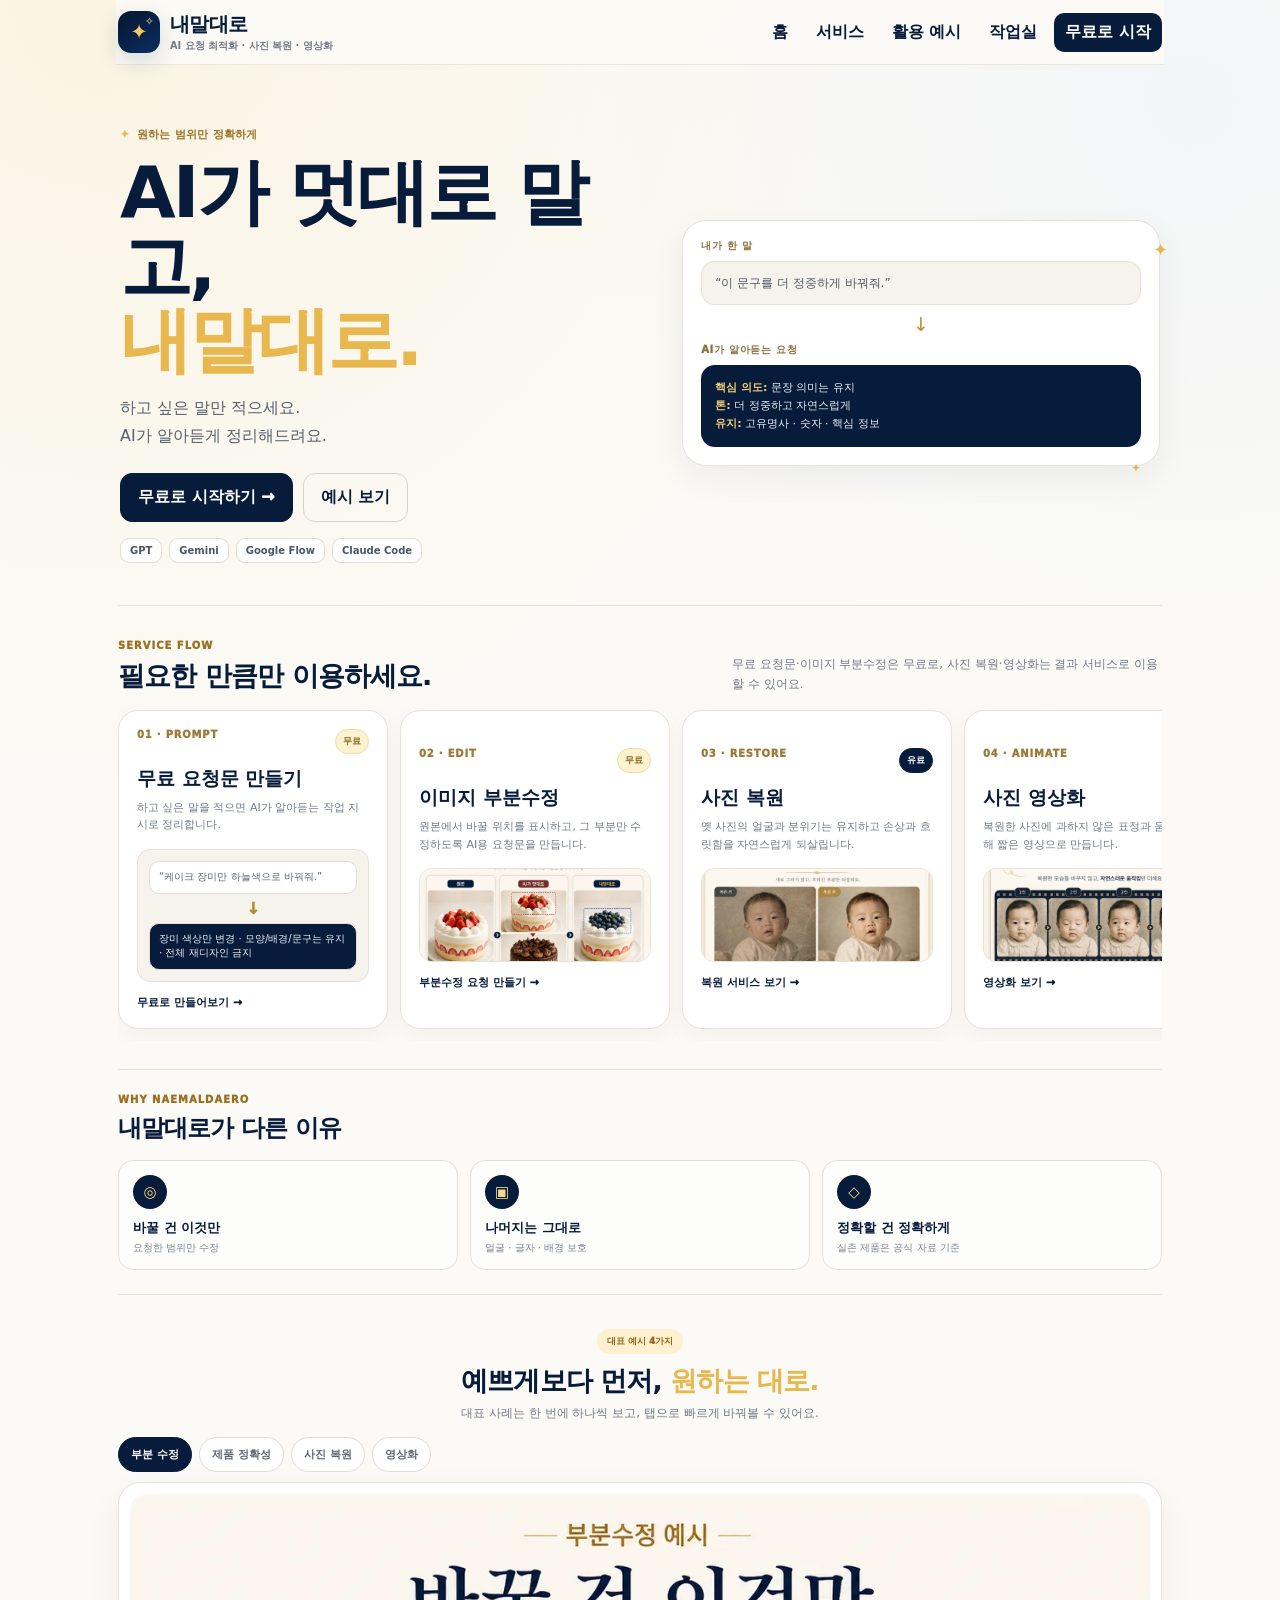
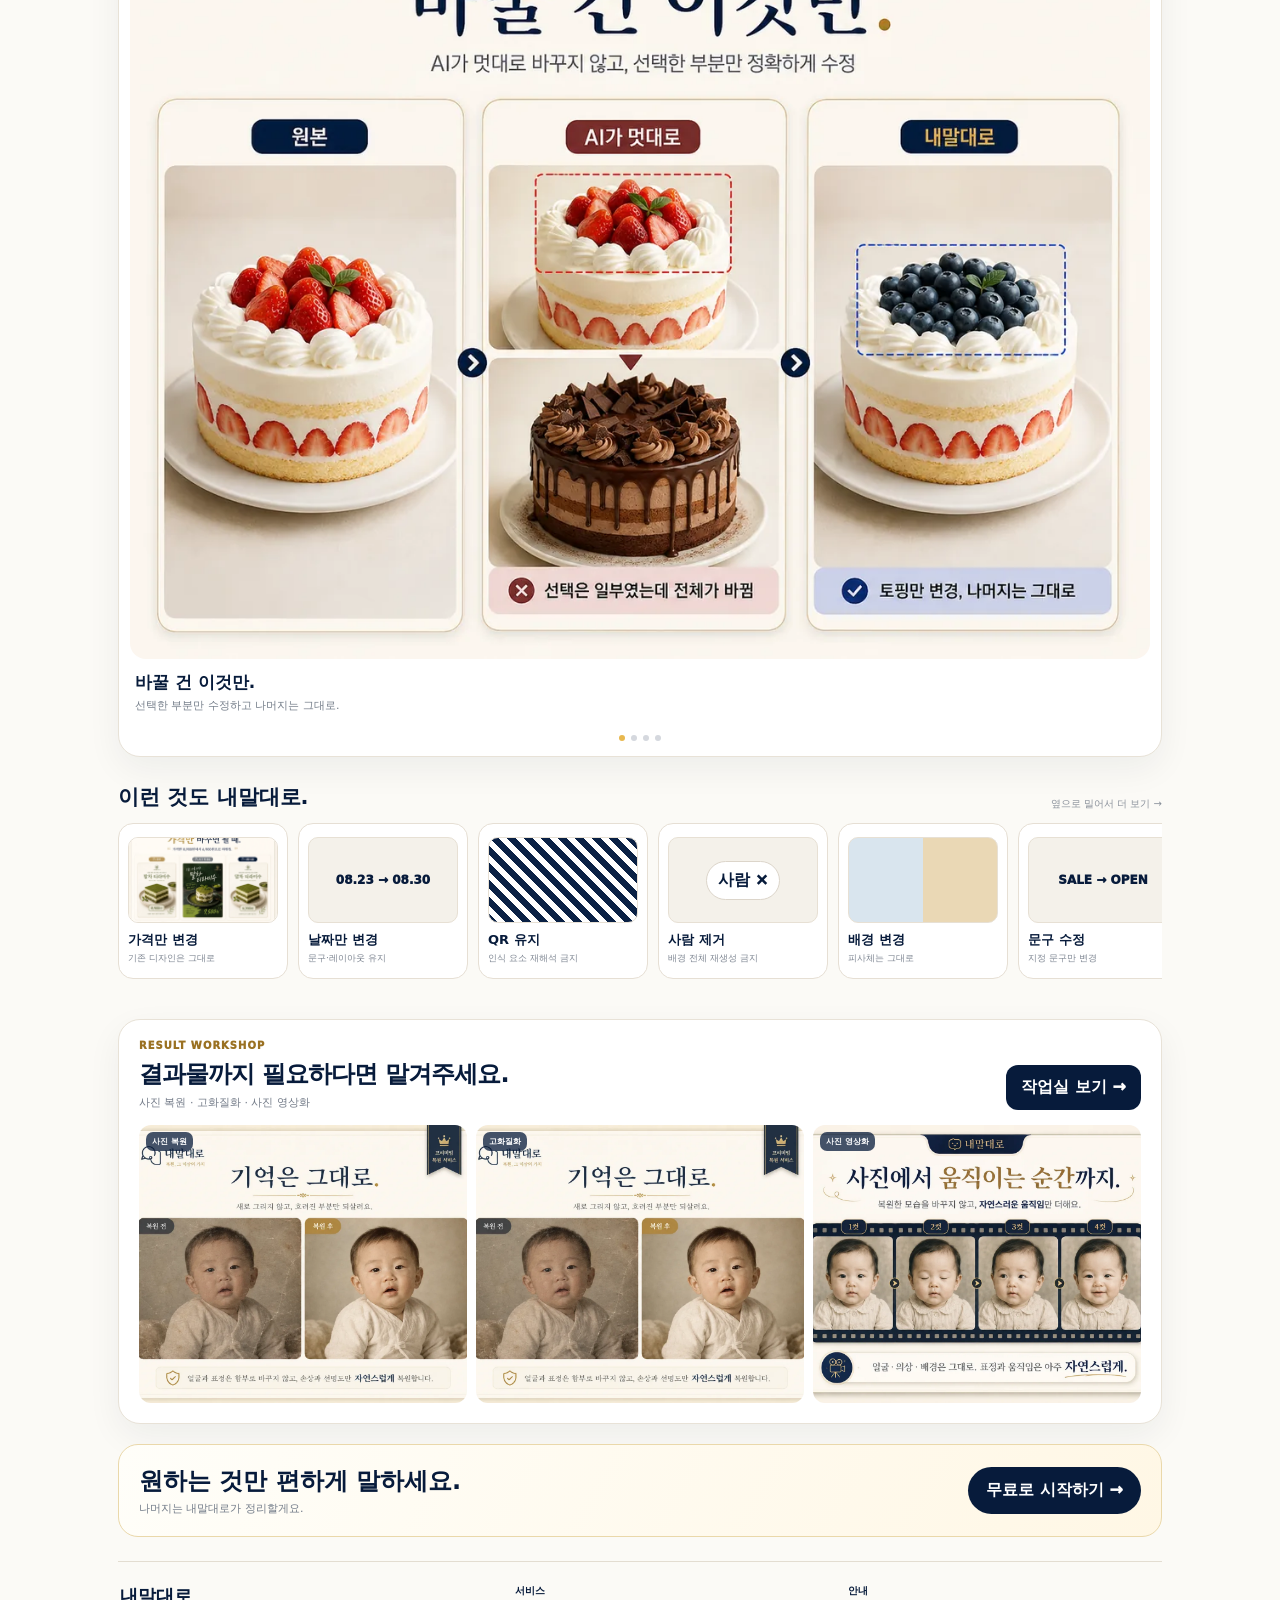
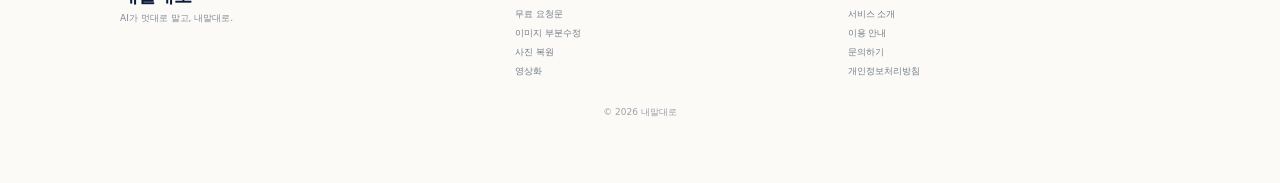
==== index.html @ 25fa2d20 "Split homepage CSS and JavaScript" ====
<!doctype html>
<html lang="ko">
<head>
<meta charset="utf-8">
<meta name="viewport" content="width=device-width,initial-scale=1,viewport-fit=cover">
<title>내말대로 | AI 요청 최적화 · 사진 복원 · 영상화</title>
<link rel="stylesheet" href="./assets/css/site.css?v=split1">
<link rel="stylesheet" href="./assets/css/photo-editor.css?v=split2">
</head>
<body>
<div class="app">
<header class="topbar">
  <button class="brand-new" onclick="goHome()" aria-label="홈으로">
    <span class="brand-mark">✦</span>
    <span><strong>내말대로</strong><small>AI 요청 최적화 · 사진 복원 · 영상화</small></span>
  </button>
  <nav class="nav">
    <button onclick="goHome()">홈</button>
    <button onclick="scrollHome('services')">서비스</button>
    <button onclick="scrollHome('examples')">활용 예시</button>
    <button onclick="openPage('studio')">작업실</button>
    <button class="nav-cta" onclick="openModule('create')">무료로 시작</button>
  </nav>
  <button class="hamb" onclick="toggleHomeMenu()" aria-label="메뉴"><i></i><i></i><i></i></button>
</header>

<div id="homeMenu" class="mobile-menu" onclick="if(event.target===this)toggleHomeMenu(false)">
  <div class="mobile-sheet">
    <button class="m-close" onclick="toggleHomeMenu(false)">×</button>
    <h3>내말대로</h3><p>원하는 곳으로 바로 이동하세요.</p>
    <button onclick="toggleHomeMenu(false);goHome()">홈</button>
    <button onclick="toggleHomeMenu(false);scrollHome('services')">서비스</button>
    <button onclick="toggleHomeMenu(false);scrollHome('examples')">활용 예시</button>
    <button onclick="toggleHomeMenu(false);openModule('photo')">이미지 부분수정</button>
    <button onclick="toggleHomeMenu(false);openPage('restore')">사진 복원</button>
    <button onclick="toggleHomeMenu(false);openPage('animate')">영상화</button>
    <button onclick="toggleHomeMenu(false);openPage('studio')">AI 작업실</button>
    <button class="m-primary" onclick="toggleHomeMenu(false);openModule('create')">무료 요청문 만들기</button>
  </div>
</div>

<main id="home" class="page-screen active">
  <section class="hero-v3">
    <div>
      <div class="hero-kicker">원하는 범위만 정확하게</div>
      <h1>AI가 멋대로 말고,<br><em>내말대로.</em></h1>
      <p>하고 싶은 말만 적으세요.<br>AI가 알아듣게 정리해드려요.</p>
      <div class="hero-actions">
        <button class="hero-primary" onclick="openModule('create')">무료로 시작하기 →</button>
        <button class="hero-secondary" onclick="scrollHome('examples')">예시 보기</button>
      </div>
      <div class="ai-badges"><span>GPT</span><span>Gemini</span><span>Google Flow</span><span>Claude Code</span></div>
    </div>
    <div class="hero-demo">
      <div class="demo-label">내가 한 말</div>
      <div class="demo-user">“이 문구를 더 정중하게 바꿔줘.”</div>
      <div class="demo-arrow">↓</div>
      <div class="demo-label">AI가 알아듣는 요청</div>
      <div class="demo-output"><b>핵심 의도:</b> 문장 의미는 유지<br><b>톤:</b> 더 정중하고 자연스럽게<br><b>유지:</b> 고유명사 · 숫자 · 핵심 정보</div>
    </div>
  </section>

  <section id="services" class="home-section">
    <div class="section-head">
      <div><span class="section-label">SERVICE FLOW</span><h2>필요한 만큼만 이용하세요.</h2></div>
      <p>무료 요청문·이미지 부분수정은 무료로, 사진 복원·영상화는 결과 서비스로 이용할 수 있어요.</p>
    </div>
    <div class="swipe-row">
      <button class="service-card featured" onclick="openModule('create')">
        <div class="service-top"><span class="service-no">01 · PROMPT</span><span class="free-badge">무료</span></div>
        <strong>무료 요청문 만들기</strong>
        <p>하고 싶은 말을 적으면 AI가 알아듣는 작업 지시로 정리합니다.</p>
        <div class="mini-flow"><div class="before">“케이크 장미만 하늘색으로 바꿔줘.”</div><div class="arr">↓</div><div class="after">장미 색상만 변경 · 모양/배경/문구는 유지 · 전체 재디자인 금지</div></div>
        <span class="service-link">무료로 만들어보기 →</span>
      </button>
      <button class="service-card" onclick="openModule('photo')">
        <div class="service-top"><span class="service-no">02 · EDIT</span><span class="free-badge">무료</span></div>
        <strong>이미지 부분수정</strong>
        <p>원본에서 바꿀 위치를 표시하고, 그 부분만 수정하도록 AI용 요청문을 만듭니다.</p>
        <div class="service-thumb"><img src="./assets/examples/example-edit.webp?v=nmd9" alt="이미지 부분수정 요청 예시"></div>
        <span class="service-link">부분수정 요청 만들기 →</span>
      </button>
      <button class="service-card" onclick="openPage('restore')">
        <div class="service-top"><span class="service-no">03 · RESTORE</span><span class="paid-badge">유료</span></div>
        <strong>사진 복원</strong>
        <p>옛 사진의 얼굴과 분위기는 유지하고 손상과 흐릿함을 자연스럽게 되살립니다.</p>
        <div class="service-thumb"><img src="./assets/examples/example-restore.webp?v=nmd9" alt="사진 복원 예시"></div>
        <span class="service-link">복원 서비스 보기 →</span>
      </button>
      <button class="service-card" onclick="openPage('animate')">
        <div class="service-top"><span class="service-no">04 · ANIMATE</span><span class="paid-badge">유료</span></div>
        <strong>사진 영상화</strong>
        <p>복원한 사진에 과하지 않은 표정과 움직임을 더해 짧은 영상으로 만듭니다.</p>
        <div class="service-thumb"><img src="./assets/examples/example-video.webp?v=nmd9" alt="사진 영상화 예시"></div>
        <span class="service-link">영상화 보기 →</span>
      </button>
    </div>
  </section>

  <section class="why-v3">
    <span class="section-label">WHY NAEMALDAERO</span>
    <h2>내말대로가 다른 이유</h2>
    <div class="why-grid">
      <div class="why-item"><div class="why-icon">◎</div><strong>바꿀 건 이것만</strong><small>요청한 범위만 수정</small></div>
      <div class="why-item"><div class="why-icon">▣</div><strong>나머지는 그대로</strong><small>얼굴 · 글자 · 배경 보호</small></div>
      <div class="why-item"><div class="why-icon">◇</div><strong>정확할 건 정확하게</strong><small>실존 제품은 공식 자료 기준</small></div>
    </div>
  </section>

  <section id="examples" class="examples">
    <div class="examples-head">
      <span class="pill">대표 예시 4가지</span>
      <h2>예쁘게보다 먼저, <em>원하는 대로.</em></h2>
      <p>대표 사례는 한 번에 하나씩 보고, 탭으로 빠르게 바꿔볼 수 있어요.</p>
    </div>
    <div class="example-tabs" id="exampleTabs">
      <button class="active" data-key="edit" onclick="showExample('edit',this)">부분 수정</button>
      <button data-key="accuracy" onclick="showExample('accuracy',this)">제품 정확성</button>
      <button data-key="restore" onclick="showExample('restore',this)">사진 복원</button>
      <button data-key="video" onclick="showExample('video',this)">영상화</button>
    </div>
    <div class="example-stage">
      <div class="example-media" id="exampleMedia"><img src="./assets/examples/example-edit.webp?v=nmd9" alt="부분 수정 대표 예시"></div>
      <div class="example-caption"><strong id="exampleTitle">바꿀 건 이것만.</strong><small id="exampleDesc">선택한 부분만 수정하고 나머지는 그대로.</small></div>
      <div class="dots" id="exampleDots"><span class="on"></span><span></span><span></span><span></span></div>
    </div>
  </section>

  <section class="more-use">
    <div class="more-head"><h3>이런 것도 내말대로.</h3><small>옆으로 밀어서 더 보기 →</small></div>
    <div class="more-track">
      <button class="more-card" onclick="openModule('create')"><img src="./assets/examples/example-poster.webp?v=nmd9" alt="가격만 변경"><strong>가격만 변경</strong><small>기존 디자인은 그대로</small></button>
      <button class="more-card" onclick="openModule('protect')"><div class="more-preview date">08.23 → 08.30</div><strong>날짜만 변경</strong><small>문구·레이아웃 유지</small></button>
      <button class="more-card" onclick="openModule('protect')"><div class="more-preview qr"></div><strong>QR 유지</strong><small>인식 요소 재해석 금지</small></button>
      <button class="more-card" onclick="openModule('protect')"><div class="more-preview remove"></div><strong>사람 제거</strong><small>배경 전체 재생성 금지</small></button>
      <button class="more-card" onclick="openModule('protect')"><div class="more-preview bg"></div><strong>배경 변경</strong><small>피사체는 그대로</small></button>
      <button class="more-card" onclick="openModule('create')"><div class="more-preview copy">SALE → OPEN</div><strong>문구 수정</strong><small>지정 문구만 변경</small></button>
    </div>
  </section>

  <section class="workshop">
    <div class="workshop-head">
      <div><span class="section-label">RESULT WORKSHOP</span><h2>결과물까지 필요하다면 맡겨주세요.</h2><p>사진 복원 · 고화질화 · 사진 영상화</p></div>
      <button onclick="openPage('studio')">작업실 보기 →</button>
    </div>
    <div class="workshop-grid">
      <div class="work-thumb"><img src="./assets/examples/example-restore.webp?v=nmd9" alt="사진 복원 결과 예시"><span>사진 복원</span></div>
      <div class="work-thumb"><img src="./assets/examples/example-restore.webp?v=nmd9" alt="사진 고화질화 결과 예시"><span>고화질화</span></div>
      <div class="work-thumb"><img src="./assets/examples/example-video.webp?v=nmd9" alt="사진 영상화 결과 예시"><span>사진 영상화</span></div>
    </div>
  </section>

  <section class="final-cta">
    <div><h2>원하는 것만 편하게 말하세요.</h2><p>나머지는 내말대로가 정리할게요.</p></div>
    <button onclick="openModule('create')">무료로 시작하기 →</button>
  </section>

  <footer class="site-footer">
    <div class="foot-brand"><strong>내말대로</strong><small>AI가 멋대로 말고, 내말대로.</small></div>
    <div class="foot-col"><b>서비스</b><button onclick="openModule('create')">무료 요청문</button><button onclick="openModule('photo')">이미지 부분수정</button><button onclick="openPage('restore')">사진 복원</button><button onclick="openPage('animate')">영상화</button></div>
    <div class="foot-col"><b>안내</b><button onclick="goHome()">서비스 소개</button><button onclick="openPage('tools')">이용 안내</button><button onclick="openPage('studio')">문의하기</button><button type="button">개인정보처리방침</button></div>
    <div class="copyright">© 2026 내말대로</div>
  </footer>
</main>

<section id="page-tools" class="page-screen">
  <div class="page-back"><button onclick="goBack()">← 뒤로</button></div>
  <div class="page-hero"><div class="section-kicker">FREE AI TOOLS</div><h1>무료 AI 도구</h1><p>AI에 직접 넣을 요청을 쉽게 만드는 도구들이에요.</p></div>
  <div class="home-grid">
    <button class="home-card" onclick="openModule('create')"><div class="icon">✦</div><strong>이미지 프롬프트 만들기</strong><span>짧게 적어도 사용할 AI에 맞춰 요청을 완성해요.</span></button>
    <button class="home-card" onclick="openModule('photo')"><div class="icon">▧</div><strong>사진에서 이것만 수정</strong><span>바꿀 곳을 표시하고 나머지는 그대로 유지하도록 요청해요.</span></button>
    <button class="home-card" onclick="openModule('similar')"><div class="icon">◈</div><strong>이 이미지 느낌으로</strong><span>참고 이미지의 분위기를 새 이미지에 활용해요.</span></button>
    <button class="home-card" onclick="openModule('recover')"><div class="icon">↺</div><strong>AI 이미지가 이상해요</strong><span>처음 원본에서 다시 시도하는 복구 요청을 만들어요.</span></button>
    <button class="home-card" onclick="openModule('video')"><div class="icon">▶</div><strong>사진 → 영상 프롬프트</strong><span>움직임과 고정할 부분을 나눠 정리해요.</span></button>
    <button class="home-card" onclick="openModule('protect')"><div class="icon">▣</div><strong>원본 안 바뀌게 요청</strong><span>바꾸면 안 되는 요소를 빠르게 추가해요.</span></button>
  </div>
</section>

<section id="page-studio" class="page-screen">
  <div class="page-back"><button onclick="goBack()">← 뒤로</button></div>
  <div class="page-hero"><div class="section-kicker">AI STUDIO</div><h1>AI 작업실</h1><p>프롬프트가 아니라 실제 결과가 필요할 때 이용하는 유료 서비스 영역이에요.</p></div>
  <div class="studio-grid">
    <div class="studio-card" onclick="openPage('restore')"><div class="studio-icon">▧</div><h3>오래된 사진 복원</h3><p>흐릿함·스크래치·색바램을 복원하고 고화질 결과를 받는 작업.</p><span class="price-tag">유료 서비스</span><span class="coming">준비 중</span></div>
    <div class="studio-card" onclick="openPage('upscale')"><div class="studio-icon">⌕</div><h3>사진 고화질화</h3><p>작거나 흐린 사진을 업스케일하고 디테일을 개선하는 작업.</p><span class="price-tag">유료 서비스</span><span class="coming">준비 중</span></div>
    <div class="studio-card" onclick="openPage('animate')"><div class="studio-icon">▶</div><h3>복원 사진 영상화</h3><p>복원된 인물 사진을 자연스럽게 움직이는 짧은 영상으로 만드는 작업.</p><span class="price-tag">유료 서비스</span><span class="coming">준비 중</span></div>
  </div>
</section>

<section id="page-restore" class="page-screen detail-shell">
  <div class="page-back"><button onclick="goBack()">← AI 작업실</button></div>
  <div class="detail-callout"><h2>오래된 사진 복원</h2><p>사진을 업로드하면 복원 미리보기를 만들고, 전후 비교 후 고화질 결과를 받는 유료 서비스로 연결할 예정이에요.</p></div>
  <div class="card"><h2>예정 흐름</h2><div class="desc">사진 업로드 → 복원 미리보기 → 전/후 비교 → 결제 → 고화질 결과 받기</div><button class="primary" style="width:100%" disabled>준비 중</button></div>
</section>

<section id="page-upscale" class="page-screen detail-shell">
  <div class="page-back"><button onclick="goBack()">← AI 작업실</button></div>
  <div class="detail-callout"><h2>사진 고화질화</h2><p>작거나 흐린 사진을 선명하게 개선하고 더 큰 해상도로 받을 수 있는 서비스로 준비할 예정이에요.</p></div>
  <div class="card"><h2>예정 흐름</h2><div class="desc">사진 업로드 → 품질 분석 → 고화질 미리보기 → 결제 → 결과 받기</div><button class="primary" style="width:100%" disabled>준비 중</button></div>
</section>

<section id="page-animate" class="page-screen detail-shell">
  <div class="page-back"><button onclick="goBack()">← AI 작업실</button></div>
  <div class="detail-callout"><h2>복원 사진 영상화</h2><p>복원된 인물 사진을 짧고 자연스럽게 움직이는 영상으로 만드는 유료 서비스로 준비할 예정이에요.</p></div>
  <div class="card"><h2>예정 흐름</h2><div class="desc">복원 사진 선택 → 움직임 선택 → 미리보기 → 결제 → 전체 영상 받기</div><button class="primary" style="width:100%" disabled>준비 중</button></div>
</section>

<section id="module-create" class="module">
  <div class="module-head"><button class="back" onclick="goBack()">← 뒤로</button><div><div class="module-title">이미지 프롬프트 만들기</div><div class="module-sub">짧게 적어도 괜찮아요. 선택한 조건으로 자동 보완해드려요.</div></div></div>
  <div class="card">
    <h2>무엇을 만들고 싶나요?</h2>
    <div class="desc">원하는 내용을 편하게 적어주세요. 전문적인 표현은 몰라도 괜찮아요.</div>
    <textarea id="createCore" class="wide textarea" placeholder="예) SKT매장 외부홍보용 VMD 아이폰17 기기가격 20만원 공시지원금, 카드사용조건"></textarea>
    <div class="field"><div class="label">어디에 쓸 건가요?</div><div class="choice" id="useChoices"><button class="active" data-v="SNS">SNS</button><button data-v="포스터">포스터</button><button data-v="프로필">프로필</button><button data-v="제품">제품</button><button data-v="앱 UI">앱 UI</button></div></div>
    <div class="field"><div class="label">비율 · 출력 규격</div><div class="choice" id="ratioChoices"><button class="active" data-v="세로 9:16">세로 9:16</button><button data-v="1:1">1:1</button><button data-v="가로 16:9">가로 16:9</button><button data-v="자동">자동</button><button data-v="__custom_ratio__">직접 입력</button></div><input id="customRatio" class="wide mini-input" placeholder="예) A1 / A1 가로 / 594×841mm / 1080×1920px / 4:5"></div>
    <div class="field"><div class="label">분위기</div><div class="choice" id="moodChoices"><button class="active" data-v="깔끔하고 세련된">깔끔</button><button data-v="감성적인">감성</button><button data-v="귀여운">귀여움</button><button data-v="고급스러운">고급</button><button data-v="자연스러운">자연스러움</button><button data-v="__custom_mood__">직접 입력</button></div><input id="customMood" class="wide mini-input" placeholder="예) 애플 광고처럼 미니멀하고 차가운 느낌"></div>
    <div class="field"><div class="label">이미지 안 글자는?</div><div class="choice" id="textChoices"><button class="active" data-v="임의 글자 금지">임의 글자 금지</button><button data-v="지정 문구만">지정 문구만</button><button data-v="글자 없음">글자 없음</button></div></div>
    <div class="field"><div class="label">결과 이미지는 어떤 모습으로 만들까요?</div><div class="choice" id="outputChoices"><button class="active" data-v="design">디자인만</button><button data-v="mockup">실제 사용 모습</button><button data-v="auto">AI가 판단</button></div><div class="hint">포스터·VMD 자체가 필요하면 디자인만, 실제 적용 모습을 보고 싶다면 실제 사용 모습을 선택하세요.</div></div>
    <div class="field"><div class="label">정확한 실존 제품·모델이 들어가나요?</div><div class="choice" id="accuracyChoices"><button class="active" data-v="auto">자동 판단</button><button data-v="exact">네, 정확해야 해요</button><button data-v="similar">비슷해도 괜찮아요</button></div><div class="hint">아이폰·갤럭시·자동차·가전처럼 실제 모델 외형이 중요하면 공식 자료 확인 지시를 자동으로 넣어요.</div></div>
    <div class="field"><div class="label">어느 AI로 만들 건가요?</div><div class="choice" id="aiChoices"><button class="active" data-v="GPT">GPT</button><button data-v="Gemini">Gemini</button><button data-v="Google Flow">Google Flow</button><button data-v="Claude Code">Claude Code</button></div></div>
    <div id="aiTip" class="notice">GPT용: 핵심 목적·정확성·구성 조건을 분명하게 하되 필요 이상으로 장황하지 않게 만들어요.</div>
    <div class="actions" style="margin-top:13px"><button class="primary" onclick="makeCreatePrompt()">AI 맞춤 이미지 요청 만들기</button></div>
    <div id="createResult" class="result"><textarea id="createOutput" readonly></textarea><div class="result-actions"><button class="secondary" onclick="copyText('createOutput')">요청 복사</button><button id="openSelectedAiBtn" class="primary" onclick="openSelectedAI()">GPT 열기</button></div></div>
  </div>
</section>

<section id="module-photo" class="module">
  <div class="module-head"><button class="back" onclick="goBack()">← 뒤로</button><div><div class="module-title">사진에서 이것만 수정</div><div class="module-sub">원본은 그대로 두고, 수정 위치는 전체화면에서 편하게 표시해요.</div></div></div>
  <div class="photo-tool">
    <div class="photo-stepbar"><span>1 원본 업로드</span><span>2 수정 위치 표시</span><span>3 수정 내용 입력</span><span>4 요청문 생성</span></div>

    <div class="photo-card">
      <h2>1. 원본 이미지를 올려주세요</h2>
      <p>원본 파일은 수정하거나 압축하지 않습니다. 편집 화면에서는 보기 좋게 맞춰 보여주고, 가이드 이미지는 원본 픽셀 크기로 따로 만듭니다.</p>
      <div class="photo-upload">
        <label for="photoInput">사진 선택</label>
        <input id="photoInput" type="file" accept="image/*" onchange="loadPhotoFile(event)">
        <span class="photo-file-name" id="photoFileName">선택된 사진 없음</span>
      </div>
      <div class="photo-empty" id="photoEmpty">사진을 선택한 뒤 <b>수정 위치 표시하기</b>를 눌러 전체화면에서 표시할 수 있어요.</div>
      <div class="photo-summary" id="photoSummary">
        <div class="photo-summary-preview">
          <canvas id="photoPreviewCanvas"></canvas>
          <span class="photo-summary-badge" id="photoGuideBadge">원본 준비 완료</span>
        </div>
        <div class="photo-summary-meta">
          <span id="photoResolutionText"></span>
          <div class="photo-summary-actions">
            <button class="secondary" id="photoEditGuideBtn" onclick="openPhotoEditor()">수정 위치 표시하기</button>
            <button class="secondary" id="photoDownloadGuideBtn" onclick="downloadPhotoGuide()" style="display:none">가이드 저장</button>
          </div>
        </div>
        <div class="photo-guide-note" id="photoGuideNote">빨간 표시가 있는 가이드 이미지는 위치 안내용입니다. 실제 결과에는 빨간 표시가 들어가지 않도록 요청문에 자동으로 명시합니다.</div>
      </div>
    </div>

    <div class="photo-card">
      <h2>2. 실제로 무엇을 바꿀까요?</h2>
      <p>예: “케이크 위 딸기만 블루베리로 바꿔줘.” 표시 안에 글자나 배경이 같이 들어가도, 요청하지 않았다면 유지하도록 정리합니다.</p>
      <textarea id="photoEditCore" class="wide textarea" placeholder="예) 케이크 위 딸기 토핑만 블루베리로 바꿔줘"></textarea>

      <div class="field">
        <div class="label">특히 꼭 유지해야 할 것이 있나요?</div>
        <div class="choice multi" id="photoKeep">
          <button data-v="인물 얼굴과 인물 특징">얼굴/인물</button>
          <button data-v="글자·숫자·날짜">글자/숫자</button>
          <button data-v="로고와 QR 코드">로고/QR</button>
          <button data-v="배경과 주변 장식">배경/장식</button>
          <button data-v="구도·크롭·비율">구도/비율</button>
          <button data-v="제품 외형과 모델 특징">제품 외형</button>
          <button data-v="색감과 조명">색감/조명</button>
        </div>
        <div class="hint">선택하지 않아도 요청하지 않은 부분은 기본적으로 유지하도록 요청합니다.</div>
      </div>

      <div class="field">
        <div class="label">어느 AI에서 사용할까요?</div>
        <div class="choice" id="photoAiChoices">
          <button class="active" data-v="GPT">GPT</button>
          <button data-v="Gemini">Gemini</button>
          <button data-v="Google Flow">Google Flow</button>
          <button data-v="Claude Code">Claude Code</button>
        </div>
      </div>

      <div class="photo-ai-note">
        <b>AI에 넣을 순서</b><br>
        ① 표시 없는 원본 이미지 → ② 빨간 표시가 있는 가이드 이미지 → ③ 아래에서 만든 요청문
      </div>

      <div class="actions" style="margin-top:13px">
        <button class="primary" onclick="makePhotoPrompt()">부분수정 요청 만들기</button>
      </div>

      <div id="photoResult" class="result">
        <textarea id="photoOutput" readonly></textarea>
        <div class="result-actions">
          <button class="secondary" onclick="copyText('photoOutput')">요청 복사</button>
          <button class="secondary" onclick="downloadPhotoGuide()">가이드 이미지 저장</button>
          <button id="photoOpenAiBtn" class="primary" onclick="openPhotoAI()">GPT 열기</button>
        </div>
      </div>
    </div>
  </div>

  <div class="photo-full-editor" id="photoFullEditor" aria-hidden="true">
    <div class="photo-editor-top">
      <button onclick="cancelPhotoEditor()">취소</button>
      <strong>수정 위치 표시</strong>
      <button class="danger" onclick="clearPhotoMarks()">전체 지우기</button>
    </div>
    <div class="photo-editor-stage" id="photoEditorStage">
      <canvas id="photoEditorCanvas"></canvas>
      <div class="photo-editor-tip" id="photoEditorTip">한 손가락으로 자유표시 · 두 손가락으로 확대/이동</div>
      <div class="photo-zoom-chip" id="photoZoomChip">100%</div>
    </div>
    <div class="photo-editor-bottom">
      <div class="photo-editor-mode-tools">
        <button class="active" data-photo-mode="brush" onclick="setPhotoMode('brush',this)">✎ 자유표시</button>
        <button data-photo-mode="rect" onclick="setPhotoMode('rect',this)">▭ 네모선택</button>
        <button onclick="undoPhotoMark()">↶ 실행 취소</button>
      </div>
      <div class="photo-editor-brush-tools" id="photoBrushTools">
        <button data-photo-brush="7" onclick="setPhotoBrush(7,this)">아주얇게</button>
        <button class="active" data-photo-brush="14" onclick="setPhotoBrush(14,this)">얇게</button>
        <button data-photo-brush="24" onclick="setPhotoBrush(24,this)">보통</button>
        <button data-photo-brush="38" onclick="setPhotoBrush(38,this)">넓게</button>
        <button data-photo-brush="56" onclick="setPhotoBrush(56,this)">아주넓게</button>
      </div>
      <div class="photo-editor-status" id="photoEditorStatus"><b>표시 0개</b> · 저장 시 원본 해상도 유지</div>
      <button class="photo-editor-confirm" id="photoEditorConfirm" onclick="confirmPhotoEditor()" disabled>이 위치로 확인</button>
    </div>
  </div>
</section>

<section id="module-similar" class="module">
  <div class="module-head"><button class="back" onclick="goBack()">← 뒤로</button><div><div class="module-title">이 이미지 느낌으로</div><div class="module-sub">참고 이미지의 톤을 새 이미지에 활용하는 요청을 만들어요.</div></div></div>
  <div class="card"><h2>무엇을 새로 만들까요?</h2><div class="desc">참고 이미지는 AI에 같이 첨부하고, 여기에는 새로 만들 내용을 적어주세요.</div><textarea id="similarCore" class="wide textarea" placeholder="예) 같은 감성으로 봄 세일 포스터를 만들고 싶어요"></textarea><div class="field"><div class="label">참고할 느낌</div><div class="choice multi" id="similarKeep"><button data-v="색감">색감</button><button data-v="화풍">화풍</button><button data-v="구도">구도</button><button data-v="조명">조명</button><button data-v="질감">질감</button></div></div><div class="actions" style="margin-top:14px"><button class="primary" onclick="makeSimplePrompt('similar')">요청 만들기</button></div><div id="similarResult" class="result"><textarea id="similarOutput" readonly></textarea><div class="result-actions"><button class="secondary" onclick="copyText('similarOutput')">복사</button></div></div></div>
</section>

<section id="module-recover" class="module">
  <div class="module-head"><button class="back" onclick="goBack()">← 뒤로</button><div><div class="module-title">AI 이미지가 이상해요</div><div class="module-sub">처음 원본에서 다시 시도하도록 복구용 요청을 만들어요.</div></div></div>
  <div class="card"><h2>무엇이 이상했나요?</h2><div class="choice multi" id="recoverProblems"><button data-v="전체 이미지가 바뀜">전체 이미지가 바뀜</button><button data-v="얼굴이 바뀜">얼굴이 바뀜</button><button data-v="글자가 깨짐">글자가 깨짐</button><button data-v="로고가 변형됨">로고가 변형됨</button><button data-v="배경이 바뀜">배경이 바뀜</button><button data-v="구도가 바뀜">구도가 바뀜</button><button data-v="색감·스타일이 바뀜">색감·스타일이 바뀜</button><button data-v="요청한 수정이 안 됨">요청한 수정이 안 됨</button><button data-v="이상한 물체가 추가됨">이상한 물체가 추가됨</button><button data-v="비율이 바뀜">비율이 바뀜</button></div><div class="field"><div class="label">원래 하려던 수정</div><textarea id="recoverCore" class="wide textarea"></textarea></div><div class="actions" style="margin-top:14px"><button class="primary" onclick="makeSimplePrompt('recover')">복구 요청 만들기</button></div><div id="recoverResult" class="result"><textarea id="recoverOutput" readonly></textarea><div class="result-actions"><button class="secondary" onclick="copyText('recoverOutput')">복사</button></div></div></div>
</section>

<section id="module-video" class="module">
  <div class="module-head"><button class="back" onclick="goBack()">← 뒤로</button><div><div class="module-title">사진 → 영상 프롬프트</div><div class="module-sub">원본을 망가뜨리지 않게 움직임만 정리해요.</div></div></div>
  <div class="card"><h2>어떻게 움직였으면 하나요?</h2><div class="choice multi" id="videoMove"><button data-v="아주 미세한 자연스러운 움직임">미세 움직임</button><button data-v="천천히 줌인">천천히 줌인</button><button data-v="천천히 좌우 패닝">좌우 패닝</button><button data-v="천천히 회전">회전</button><button data-v="자연스러운 표정 변화">표정</button><button data-v="머리카락·옷이 살짝 움직임">머리/옷</button></div><div class="field"><div class="label">바꾸면 안 되는 것</div><div class="choice multi" id="videoKeep"><button data-v="얼굴">얼굴</button><button data-v="글자">글자</button><button data-v="로고">로고</button><button data-v="제품 형태">제품 형태</button><button data-v="배경과 배치">배경/배치</button><button data-v="색감과 조명">색감/조명</button></div></div><div class="actions" style="margin-top:14px"><button class="primary" onclick="makeSimplePrompt('video')">영상 요청 만들기</button></div><div id="videoResult" class="result"><textarea id="videoOutput" readonly></textarea><div class="result-actions"><button class="secondary" onclick="copyText('videoOutput')">복사</button></div></div></div>
</section>

<section id="module-protect" class="module">
  <div class="module-head"><button class="back" onclick="goBack()">← 뒤로</button><div><div class="module-title">원본 안 바뀌게 요청</div><div class="module-sub">원본에서 반드시 유지할 것들을 요청에 추가해요.</div></div></div>
  <div class="card"><h2>실제로 원하는 수정은?</h2><textarea id="protectCore" class="wide textarea" placeholder="예) 테이블 위 컵만 지워주세요"></textarea><div class="field"><div class="label">절대 바꾸면 안 되는 것</div><div class="choice multi" id="protectKeep"><button data-v="인물 얼굴">얼굴</button><button data-v="글자와 숫자">글자/숫자</button><button data-v="로고와 QR">로고/QR</button><button data-v="배경">배경</button><button data-v="구도와 크롭">구도</button><button data-v="색감과 조명">색감</button><button data-v="제품 외형">제품</button></div></div><div class="actions" style="margin-top:14px"><button class="primary" onclick="makeSimplePrompt('protect')">보호 요청 만들기</button></div><div id="protectResult" class="result"><textarea id="protectOutput" readonly></textarea><div class="result-actions"><button class="secondary" onclick="copyText('protectOutput')">복사</button></div></div></div>
</section>

</div>
<script src="./assets/js/app.js?v=split1"></script>
<script src="./assets/js/photo-editor.js?v=split2"></script>
</body>
</html>
---- assets/css/site.css ----
:root{
  --bg:#fbfaf6;--card:#fffefa;--deep:#071b3b;--deep2:#0d2a57;--gold:#e8b84f;
  --gold2:#f4d989;--muted:#6f7785;--line:#e8e2d7;--soft:#f5f2eb;--white:#fff;
  --shadow:0 12px 34px rgba(7,27,59,.06)
}
*{box-sizing:border-box}html{scroll-behavior:smooth}body{margin:0;background:
radial-gradient(circle at 8% 0%,rgba(248,222,160,.22),transparent 22%),
radial-gradient(circle at 93% 3%,rgba(216,227,248,.22),transparent 18%),var(--bg);
color:var(--deep);font-family:Inter,"Pretendard","Noto Sans KR",system-ui,-apple-system,BlinkMacSystemFont,"Segoe UI",sans-serif}
button,input,textarea{font:inherit}button{color:inherit}.app{max-width:1080px;margin:0 auto;padding:0 18px 56px}
.topbar{position:sticky;top:0;z-index:60;margin:0 -2px;padding:11px 2px;background:rgba(251,250,246,.93);backdrop-filter:blur(14px);border-bottom:1px solid rgba(232,226,215,.85);display:flex;align-items:center;justify-content:space-between}
.brand-new{display:flex;align-items:center;gap:10px;border:0;background:transparent;padding:0;cursor:pointer;text-align:left}
.brand-mark{width:42px;height:42px;border-radius:13px;display:grid;place-items:center;color:#f4c95f;font-size:21px;background:linear-gradient(145deg,#06162f,#0b2d61);box-shadow:0 8px 22px rgba(7,27,59,.15);position:relative}
.brand-mark:after{content:"✧";position:absolute;right:6px;top:4px;font-size:11px;color:#fff4ca}
.brand-new strong{display:block;font-size:20px;letter-spacing:-.6px}.brand-new small{display:block;margin-top:2px;font-size:9.8px;color:#727b89;font-weight:700}
.nav{display:flex;gap:6px;align-items:center}.nav button{border:0;background:transparent;padding:9px 11px;border-radius:10px;font-weight:850;cursor:pointer}.nav .nav-cta{background:var(--deep);color:#fff}
.hamb{display:none;width:42px;height:42px;border:1px solid var(--line);background:#fff;border-radius:13px;align-items:center;justify-content:center;flex-direction:column;gap:4px}.hamb i{width:18px;height:2px;background:var(--deep);border-radius:99px}
.mobile-menu{display:none;position:fixed;inset:0;z-index:120;background:rgba(7,27,59,.28);backdrop-filter:blur(5px);padding:16px}.mobile-menu.show{display:flex;justify-content:flex-end;align-items:flex-start}
.mobile-sheet{width:min(330px,92vw);background:#fffefa;border:1px solid var(--line);border-radius:22px;padding:20px;box-shadow:0 22px 60px rgba(7,27,59,.2)}
.mobile-sheet h3{margin:0;font-size:23px}.mobile-sheet p{margin:5px 0 14px;color:var(--muted);font-size:12px}.mobile-sheet button{width:100%;border:0;background:#f6f3ec;color:var(--deep);padding:13px 14px;border-radius:12px;margin-top:7px;text-align:left;font-weight:900}.mobile-sheet .m-primary{background:var(--deep);color:#fff}.m-close{float:right!important;width:34px!important;height:34px!important;padding:0!important;margin:0!important;border-radius:50%!important;text-align:center!important;font-size:20px!important}

.page-screen{display:none}.page-screen.active{display:block}.module{display:none}.module.active{display:block}
#home{padding-top:0}
.hero-v3{display:grid;grid-template-columns:minmax(0,1.05fr) minmax(280px,.95fr);gap:34px;align-items:center;padding:58px 2px 42px;border-bottom:1px solid #e8e1d5}
.hero-kicker{display:inline-flex;align-items:center;gap:7px;color:#9a7122;font-size:11px;font-weight:950;letter-spacing:.3px;margin-bottom:13px}.hero-kicker:before{content:"✦";color:var(--gold)}
.hero-v3 h1{margin:0;font-size:clamp(44px,6.4vw,72px);line-height:1.03;letter-spacing:-3px}.hero-v3 h1 em{font-style:normal;color:var(--gold)}
.hero-v3 p{margin:17px 0 0;color:#56606f;font-size:16px;line-height:1.7}.hero-actions{display:flex;gap:10px;flex-wrap:wrap;margin-top:24px}.hero-actions button{border-radius:12px;padding:13px 17px;font-weight:950;cursor:pointer}.hero-primary{background:var(--deep);color:#fff;border:1px solid var(--deep)}.hero-secondary{background:transparent;border:1px solid #d9d3c7}
.ai-badges{display:flex;gap:7px;flex-wrap:wrap;margin-top:16px}.ai-badges span{border:1px solid #e3ddd1;background:#fff;padding:6px 9px;border-radius:9px;font-size:10px;font-weight:850;color:#4d5665}
.hero-demo{background:#fff;border:1px solid var(--line);border-radius:24px;padding:18px;box-shadow:var(--shadow);position:relative}.hero-demo:before,.hero-demo:after{content:"✦";position:absolute;color:var(--gold)}.hero-demo:before{right:-9px;top:18px;font-size:18px}.hero-demo:after{right:18px;bottom:-10px;font-size:12px}
.demo-label{font-size:10px;color:#8c7343;font-weight:950;letter-spacing:.7px;margin-bottom:8px}.demo-user{background:#f6f3ec;border:1px solid #e7e0d5;border-radius:13px;padding:12px 13px;color:#4d5765;font-size:12px;line-height:1.5}.demo-arrow{text-align:center;color:#bd8e32;font-size:19px;padding:8px}.demo-output{background:var(--deep);color:#e9eef6;border-radius:14px;padding:14px;font-size:11px;line-height:1.65}.demo-output b{color:#f2cd74}

.home-section{margin-top:34px}.section-head{display:flex;justify-content:space-between;align-items:end;gap:20px;margin-bottom:14px}.section-label{display:block;font-size:10px;color:#9a7122;font-weight:950;letter-spacing:1px;margin-bottom:7px}.section-head h2,.why-v3 h2,.examples-head h2,.workshop h2{margin:0;font-size:27px;letter-spacing:-.9px}.section-head p,.examples-head p{margin:0;max-width:430px;color:#737b88;font-size:12px;line-height:1.6}
.swipe-row{display:grid;grid-auto-flow:column;grid-auto-columns:minmax(270px,31%);gap:12px;overflow-x:auto;padding:2px 2px 12px;scroll-snap-type:x mandatory;scrollbar-width:none;overscroll-behavior-inline:contain}.swipe-row::-webkit-scrollbar{display:none}
.service-card{scroll-snap-align:start;background:#fff;border:1px solid var(--line);border-radius:20px;padding:18px;box-shadow:0 8px 24px rgba(7,27,59,.04);min-height:230px;text-align:left;cursor:pointer;position:relative}
.service-card.featured{min-width:0}.service-top{display:flex;justify-content:space-between;align-items:start;gap:10px}.service-no{font-size:10px;color:#9d7a37;font-weight:950;letter-spacing:.8px}.free-badge{font-size:9px;font-weight:950;color:#8c671e;background:#fff2cf;border:1px solid #eedba7;padding:5px 7px;border-radius:999px}.paid-badge{font-size:9px;font-weight:950;color:#fff;background:var(--deep);border:1px solid var(--deep);padding:5px 7px;border-radius:999px}
.service-card strong{display:block;font-size:19px;margin:12px 0 7px}.service-card p{margin:0;color:#727b88;font-size:11px;line-height:1.6}
.mini-flow{margin-top:15px;background:#f6f3ed;border:1px solid #e8e1d6;border-radius:13px;padding:11px}.mini-flow .before,.mini-flow .after{background:#fff;border:1px solid #e5dfd3;border-radius:10px;padding:8px 9px;font-size:10px;line-height:1.45;color:#596271}.mini-flow .after{background:var(--deep);color:#edf2f8}.mini-flow .arr{text-align:center;color:#b58a36;padding:5px;font-weight:950}
.service-thumb{margin-top:15px;height:94px;border-radius:13px;overflow:hidden;background:#f4efe6;border:1px solid #e8e1d6}.service-thumb img{width:100%;height:100%;object-fit:cover;display:block}.service-placeholder{height:100%;display:grid;place-items:center;color:#8b94a2;font-size:28px;background:linear-gradient(145deg,#f8f6f1,#eceff4)}
.service-link{display:inline-block;margin-top:13px;font-size:11px;font-weight:950;color:var(--deep)}

.why-v3{margin-top:28px;padding:24px 0;border-top:1px solid #e7e0d5;border-bottom:1px solid #e7e0d5}.why-v3 h2{font-size:24px}.why-grid{display:grid;grid-template-columns:repeat(3,1fr);gap:12px;margin-top:16px}.why-item{border:1px solid #e6dfd4;background:rgba(255,255,255,.68);border-radius:15px;padding:14px}.why-icon{width:34px;height:34px;border-radius:50%;background:var(--deep);color:var(--gold2);display:grid;place-items:center;font-size:15px;margin-bottom:10px}.why-item strong{display:block;font-size:13px}.why-item small{display:block;margin-top:4px;color:#7a8290;font-size:10px;line-height:1.45}

.examples{margin-top:34px}.examples-head{text-align:center;margin-bottom:14px}.examples-head .pill{display:inline-block;padding:6px 10px;background:#fff1cf;color:#8e681f;border-radius:999px;font-size:9px;font-weight:950}.examples-head h2{margin-top:9px}.examples-head h2 em{font-style:normal;color:var(--gold)}.examples-head p{margin:5px auto 0}
.example-tabs{display:flex;gap:7px;overflow-x:auto;scrollbar-width:none;padding:0 0 10px}.example-tabs::-webkit-scrollbar{display:none}.example-tabs button{white-space:nowrap;border:1px solid #e2dcd1;background:#fff;border-radius:999px;padding:9px 12px;font-size:11px;font-weight:900;color:#5d6674;cursor:pointer}.example-tabs button.active{background:var(--deep);color:#fff;border-color:var(--deep)}
.example-stage{background:#fff;border:1px solid var(--line);border-radius:22px;padding:11px;box-shadow:var(--shadow)}.example-media{border-radius:16px;overflow:hidden;background:#f5f1e9;aspect-ratio:4/3}.example-media img{width:100%;height:100%;object-fit:cover;display:block}.accuracy-placeholder{height:100%;display:grid;place-items:center;padding:22px;background:linear-gradient(145deg,#fbf7ed,#f2eee5);text-align:center}.accuracy-placeholder b{font-size:23px}.accuracy-placeholder p{margin:8px 0 0;color:#737b88;font-size:11px;line-height:1.6}.accuracy-placeholder span{display:inline-block;margin-top:14px;border:1px solid #dccda9;background:#fff9e9;color:#8d691f;padding:7px 9px;border-radius:999px;font-size:9px;font-weight:950}
.example-caption{padding:12px 5px 4px}.example-caption strong{display:block;font-size:17px}.example-caption small{display:block;margin-top:4px;color:#747d89;font-size:11px}.dots{text-align:center;padding-top:9px}.dots span{display:inline-block;width:6px;height:6px;border-radius:50%;background:#d5d8de;margin:0 3px}.dots span.on{background:var(--gold)}

.more-use{margin-top:26px}.more-head{display:flex;justify-content:space-between;align-items:end;gap:12px;margin-bottom:10px}.more-head h3{margin:0;font-size:21px}.more-head small{color:#89909a;font-size:10px}.more-track{display:grid;grid-auto-flow:column;grid-auto-columns:minmax(170px,21%);gap:10px;overflow-x:auto;scroll-snap-type:x mandatory;scrollbar-width:none;padding:2px 2px 10px}.more-track::-webkit-scrollbar{display:none}.more-card{scroll-snap-align:start;border:1px solid #e6dfd4;background:#fff;border-radius:15px;padding:9px;text-align:left;min-height:156px;cursor:pointer}.more-card img,.more-preview{width:100%;height:86px;object-fit:cover;border-radius:10px;display:block;background:#f4f1ea;border:1px solid #e7e0d4}.more-card strong{display:block;margin-top:8px;font-size:13px}.more-card small{display:block;margin-top:3px;color:#7d8591;font-size:9px}.more-preview{display:grid;place-items:center;color:var(--deep);font-weight:950}.qr{background:repeating-linear-gradient(45deg,#0a2145 0 6px,#fff 6px 12px)}.date{font-size:12px}.remove:before{content:"사람 ×";padding:8px 11px;border-radius:999px;background:#fff;border:1px solid #dcd5ca}.bg{background:linear-gradient(90deg,#d9e5ee 0 50%,#ead8b5 50%)}.copy{font-size:12px}

.workshop{margin-top:30px;background:#fff;border:1px solid var(--line);border-radius:22px;padding:20px;box-shadow:var(--shadow)}.workshop-head{display:flex;justify-content:space-between;gap:15px;align-items:end}.workshop h2{font-size:24px}.workshop p{margin:5px 0 0;color:#737b88;font-size:11px}.workshop-grid{display:grid;grid-template-columns:repeat(3,1fr);gap:9px;margin-top:15px}.work-thumb{aspect-ratio:1.18/1;border-radius:12px;overflow:hidden;background:#f1ede5;position:relative}.work-thumb img{width:100%;height:100%;object-fit:cover;display:block}.work-thumb span{position:absolute;left:7px;top:7px;background:rgba(7,27,59,.75);color:#fff;font-size:8px;font-weight:900;padding:4px 6px;border-radius:7px}.workshop button{border:0;background:var(--deep);color:#fff;border-radius:12px;padding:12px 15px;font-weight:950;cursor:pointer;white-space:nowrap}

.final-cta{margin-top:20px;border:1px solid #ead8aa;border-radius:20px;background:linear-gradient(120deg,#fffef9,#fff7e5);display:grid;grid-template-columns:1fr auto;gap:16px;align-items:center;padding:20px}.final-cta h2{margin:0;font-size:24px}.final-cta p{margin:4px 0 0;color:#727b88;font-size:11px}.final-cta button{border:0;background:var(--deep);color:#fff;border-radius:999px;padding:13px 18px;font-weight:950;cursor:pointer}
.site-footer{margin-top:24px;border-top:1px solid #e3ddd1;padding:22px 2px 8px;display:grid;grid-template-columns:1.2fr 1fr 1fr;gap:20px}.foot-brand strong{display:block;font-size:18px}.foot-brand small{display:block;margin-top:4px;color:#838b96;font-size:9px}.foot-col b{display:block;font-size:10px;margin-bottom:7px}.foot-col button{display:block;border:0;background:transparent;padding:3px 0;color:#717a87;font-size:9px;cursor:pointer}.copyright{grid-column:1/-1;color:#9aa1aa;font-size:9px;text-align:center;padding-top:5px}

.page-back{display:flex;align-items:center;gap:10px;margin-top:18px}.page-back button,.back{border:1px solid var(--line);background:#fff;border-radius:12px;padding:10px 13px;font-weight:900;cursor:pointer}
.page-hero{margin-top:16px;background:#fff;border:1px solid var(--line);border-radius:22px;padding:22px}.page-hero h1{margin:5px 0 8px;font-size:28px}.page-hero p{margin:0;color:var(--muted);line-height:1.6;font-size:12px}
.section-kicker{font-size:10px;color:#9a7122;font-weight:950;letter-spacing:1px}.home-grid,.studio-grid{display:grid;grid-template-columns:repeat(3,1fr);gap:12px;margin-top:16px}.home-card,.studio-card{border:1px solid var(--line);background:#fff;border-radius:18px;padding:17px;text-align:left}.home-card{cursor:pointer}.home-card strong,.studio-card h3{display:block;font-size:17px;margin:8px 0}.home-card span,.studio-card p{font-size:11px;color:var(--muted);line-height:1.55}.icon,.studio-icon{font-size:22px}.card-badge,.price-tag,.coming{font-size:9px}.price-tag{display:inline-block;background:var(--deep);color:#fff;border-radius:7px;padding:5px 7px;margin-top:10px}.coming{float:right;color:#9aa1aa}
.detail-shell{max-width:760px;margin:0 auto}.detail-callout{background:linear-gradient(145deg,#071b3b,#183967);color:#fff;border-radius:20px;padding:21px;margin-top:16px}.detail-callout h2{margin:0 0 8px;font-size:23px}.detail-callout p{margin:0;color:#dbe4f0;line-height:1.6;font-size:12px}
.module-head{display:flex;align-items:center;gap:11px;margin:14px 0}.module-title{font-size:25px;font-weight:950}.module-sub{font-size:11px;color:var(--muted);font-weight:750}
.card{background:#fff;border:1px solid var(--line);border-radius:21px;padding:19px;margin-bottom:13px}.card h2{margin:0 0 6px;font-size:20px}.desc{color:var(--muted);font-size:12px;line-height:1.6;margin-bottom:14px}.field{margin-top:16px}.label{font-size:12px;font-weight:950;margin-bottom:7px}.hint{font-size:10px;color:#8c94a0;line-height:1.5;margin-top:6px}.choice{display:flex;gap:7px;flex-wrap:wrap}.choice button{border:1px solid var(--line);background:#fff;border-radius:999px;padding:9px 11px;font-size:11px;font-weight:900;cursor:pointer}.choice button.active,.single.active{background:var(--deep);color:#fff;border-color:var(--deep)}.wide{width:100%;border:1px solid var(--line);border-radius:13px;padding:12px 13px;outline:none;background:#fcfbf8}.wide:focus{border-color:#9aa8bd;box-shadow:0 0 0 3px #eff3fa}.textarea{min-height:130px;resize:vertical;line-height:1.6}.mini-input{display:none;margin-top:8px}.mini-input.show{display:block}.primary{border:0;background:var(--deep);color:#fff;border-radius:13px;padding:12px 14px;font-weight:950;cursor:pointer}.secondary{border:1px solid var(--line);background:#fff;border-radius:13px;padding:11px 13px;font-weight:900;cursor:pointer}.actions{display:flex;gap:8px;flex-wrap:wrap}.notice{background:#eef9f4;border:1px solid #d4eee2;border-radius:14px;padding:12px 13px;font-size:11px;line-height:1.55;color:#355c50;margin-top:12px}.result{display:none;margin-top:14px}.result.show{display:block}.result textarea{width:100%;min-height:320px;border:1px solid var(--line);border-radius:14px;padding:13px;line-height:1.55;background:#f8fafc;resize:vertical;font-size:11px}.result-actions{display:flex;gap:8px;margin-top:8px;flex-wrap:wrap}.single{padding:10px 12px;border-radius:13px;border:1px solid var(--line);background:#fff;font-size:11px;cursor:pointer;font-weight:850}

@media(max-width:820px){.nav{display:none}.hamb{display:flex}.hero-v3{grid-template-columns:1fr}.home-grid,.studio-grid{grid-template-columns:1fr 1fr}.swipe-row{grid-auto-columns:72%}.more-track{grid-auto-columns:30%}}
@media(max-width:680px){
  .app{padding:0 14px 42px}.topbar{padding:10px 0}.brand-mark{width:40px;height:40px}.brand-new strong{font-size:20px}
  .hero-v3{padding:44px 0 28px;gap:22px}.hero-v3 h1{font-size:43px;letter-spacing:-2.4px}.hero-v3 p{font-size:14px}.hero-actions{display:grid;grid-template-columns:1fr 1fr}.hero-actions button{font-size:11px;padding:12px 8px}.hero-demo{padding:14px}
  .section-head{display:block}.section-head h2{font-size:23px}.section-head p{margin-top:5px}.swipe-row{grid-auto-columns:84%;gap:10px}.service-card{min-height:218px}.why-v3{margin-top:23px}.why-v3 h2{font-size:21px}.why-grid{grid-template-columns:repeat(3,1fr);gap:7px}.why-item{padding:10px 8px}.why-icon{width:29px;height:29px;font-size:13px}.why-item strong{font-size:11px}.why-item small{font-size:8.5px}
  .examples-head h2{font-size:23px}.more-head small{display:none}.more-track{grid-auto-columns:46%}.workshop{padding:15px}.workshop-head{display:block}.workshop h2{font-size:21px}.workshop-grid{grid-template-columns:repeat(3,1fr)}.workshop button{width:100%;margin-top:12px}
  .final-cta{grid-template-columns:1fr;padding:17px}.final-cta h2{font-size:21px}.final-cta button{width:100%}.site-footer{grid-template-columns:1fr 1fr}.foot-brand{grid-column:1/-1}.copyright{grid-column:1/-1}
  .home-grid,.studio-grid{grid-template-columns:1fr}.module-title{font-size:22px}.card{padding:16px}
}
---- assets/css/photo-editor.css ----
.photo-tool{display:grid;gap:13px}.photo-card{background:#fff;border:1px solid var(--line);border-radius:20px;padding:18px}.photo-card h2{margin:0 0 6px;font-size:19px}.photo-card>p{margin:0;color:var(--muted);font-size:11px;line-height:1.6}.photo-stepbar{display:flex;gap:7px;overflow-x:auto;scrollbar-width:none;padding:1px 0}.photo-stepbar::-webkit-scrollbar{display:none}.photo-stepbar span{white-space:nowrap;border:1px solid #e4ddd1;background:#fff;border-radius:999px;padding:7px 10px;font-size:9px;font-weight:900;color:#6e7784}.photo-stepbar span:first-child{background:var(--deep);color:#fff;border-color:var(--deep)}.photo-upload{margin-top:13px;display:flex;align-items:center;gap:10px;flex-wrap:wrap}.photo-upload input{display:none}.photo-upload label{display:inline-flex;align-items:center;justify-content:center;border:0;background:var(--deep);color:#fff;border-radius:12px;padding:11px 14px;font-size:11px;font-weight:950;cursor:pointer}.photo-file-name{font-size:10px;color:#8a929e;max-width:100%;overflow:hidden;text-overflow:ellipsis;white-space:nowrap}.photo-empty{margin-top:13px;border:1px dashed #d8d1c6;border-radius:15px;min-height:170px;display:grid;place-items:center;text-align:center;color:#949ba5;font-size:11px;background:#fcfbf7;padding:20px}.photo-summary{display:none;margin-top:13px}.photo-summary.show{display:block}.photo-summary-preview{position:relative;border:1px solid #ddd6ca;border-radius:15px;background:#f2efe8;overflow:hidden;display:grid;place-items:center;min-height:170px}.photo-summary-preview canvas{display:block;width:100%;height:auto;max-height:430px;object-fit:contain}.photo-summary-badge{position:absolute;left:10px;top:10px;background:rgba(7,27,59,.9);color:#fff;border-radius:999px;padding:6px 9px;font-size:9px;font-weight:950;box-shadow:0 4px 12px rgba(7,27,59,.18)}.photo-summary-meta{display:flex;justify-content:space-between;align-items:center;gap:10px;margin-top:9px;flex-wrap:wrap}.photo-summary-meta span{font-size:10px;color:#747d89}.photo-summary-actions{display:flex;gap:7px;flex-wrap:wrap}.photo-summary-actions button{font-size:10px}.photo-guide-note{margin-top:8px;padding:10px 11px;border-radius:12px;background:#fff6e2;border:1px solid #efdfb6;color:#755c2b;font-size:10px;line-height:1.55}.photo-ai-note{margin-top:10px;padding:11px 12px;border-radius:12px;background:#eef5ff;border:1px solid #d9e6fa;color:#46566f;font-size:10px;line-height:1.55}
body.photo-editor-open{overflow:hidden;overscroll-behavior:none}.photo-full-editor{display:none;position:fixed;inset:0;z-index:1000;background:#111722;color:#fff;flex-direction:column;touch-action:none}.photo-full-editor.show{display:flex}.photo-editor-top{height:calc(58px + env(safe-area-inset-top));padding:calc(8px + env(safe-area-inset-top)) 12px 8px;display:grid;grid-template-columns:72px 1fr 84px;align-items:center;gap:8px;background:rgba(12,19,31,.98);border-bottom:1px solid rgba(255,255,255,.1);flex:none}.photo-editor-top strong{text-align:center;font-size:15px;letter-spacing:-.2px}.photo-editor-top button{border:0;background:transparent;color:#fff;padding:10px 6px;border-radius:10px;font-size:12px;font-weight:900;cursor:pointer}.photo-editor-top .danger{color:#ffb0b0}.photo-editor-stage{position:relative;flex:1;min-height:0;background:#0a0f18;overflow:hidden;touch-action:none;user-select:none;-webkit-user-select:none}.photo-editor-stage canvas{position:absolute;inset:0;width:100%;height:100%;display:block;touch-action:none}.photo-editor-tip{position:absolute;left:50%;top:12px;transform:translateX(-50%);z-index:3;background:rgba(7,27,59,.8);border:1px solid rgba(255,255,255,.16);color:#f6f8fb;border-radius:999px;padding:7px 11px;font-size:10px;font-weight:800;white-space:nowrap;pointer-events:none;backdrop-filter:blur(6px)}.photo-editor-bottom{flex:none;background:rgba(12,19,31,.98);border-top:1px solid rgba(255,255,255,.1);padding:10px 12px calc(10px + env(safe-area-inset-bottom));display:grid;gap:9px}.photo-editor-mode-tools{display:grid;grid-template-columns:1fr 1fr 1fr;gap:7px}.photo-editor-brush-tools{display:grid;grid-template-columns:repeat(5,1fr);gap:6px}.photo-editor-brush-tools.hidden{display:none}.photo-editor-mode-tools button,.photo-editor-brush-tools button{border:1px solid rgba(255,255,255,.18);background:#172133;color:#fff;border-radius:11px;padding:10px 5px;font-size:9px;font-weight:900;cursor:pointer}.photo-editor-mode-tools button.active,.photo-editor-brush-tools button.active{background:#fff;color:#071b3b;border-color:#fff}.photo-editor-confirm{width:100%;border:0;border-radius:13px;padding:13px 14px;background:#f0bf53;color:#071b3b;font-size:13px;font-weight:950;cursor:pointer}.photo-editor-confirm:disabled{opacity:.45}.photo-editor-status{text-align:center;color:#aeb7c5;font-size:9px;line-height:1.4}.photo-editor-status b{color:#fff}.photo-zoom-chip{position:absolute;right:10px;bottom:10px;z-index:3;background:rgba(7,27,59,.78);color:#fff;border-radius:999px;padding:6px 8px;font-size:9px;font-weight:900;pointer-events:none}
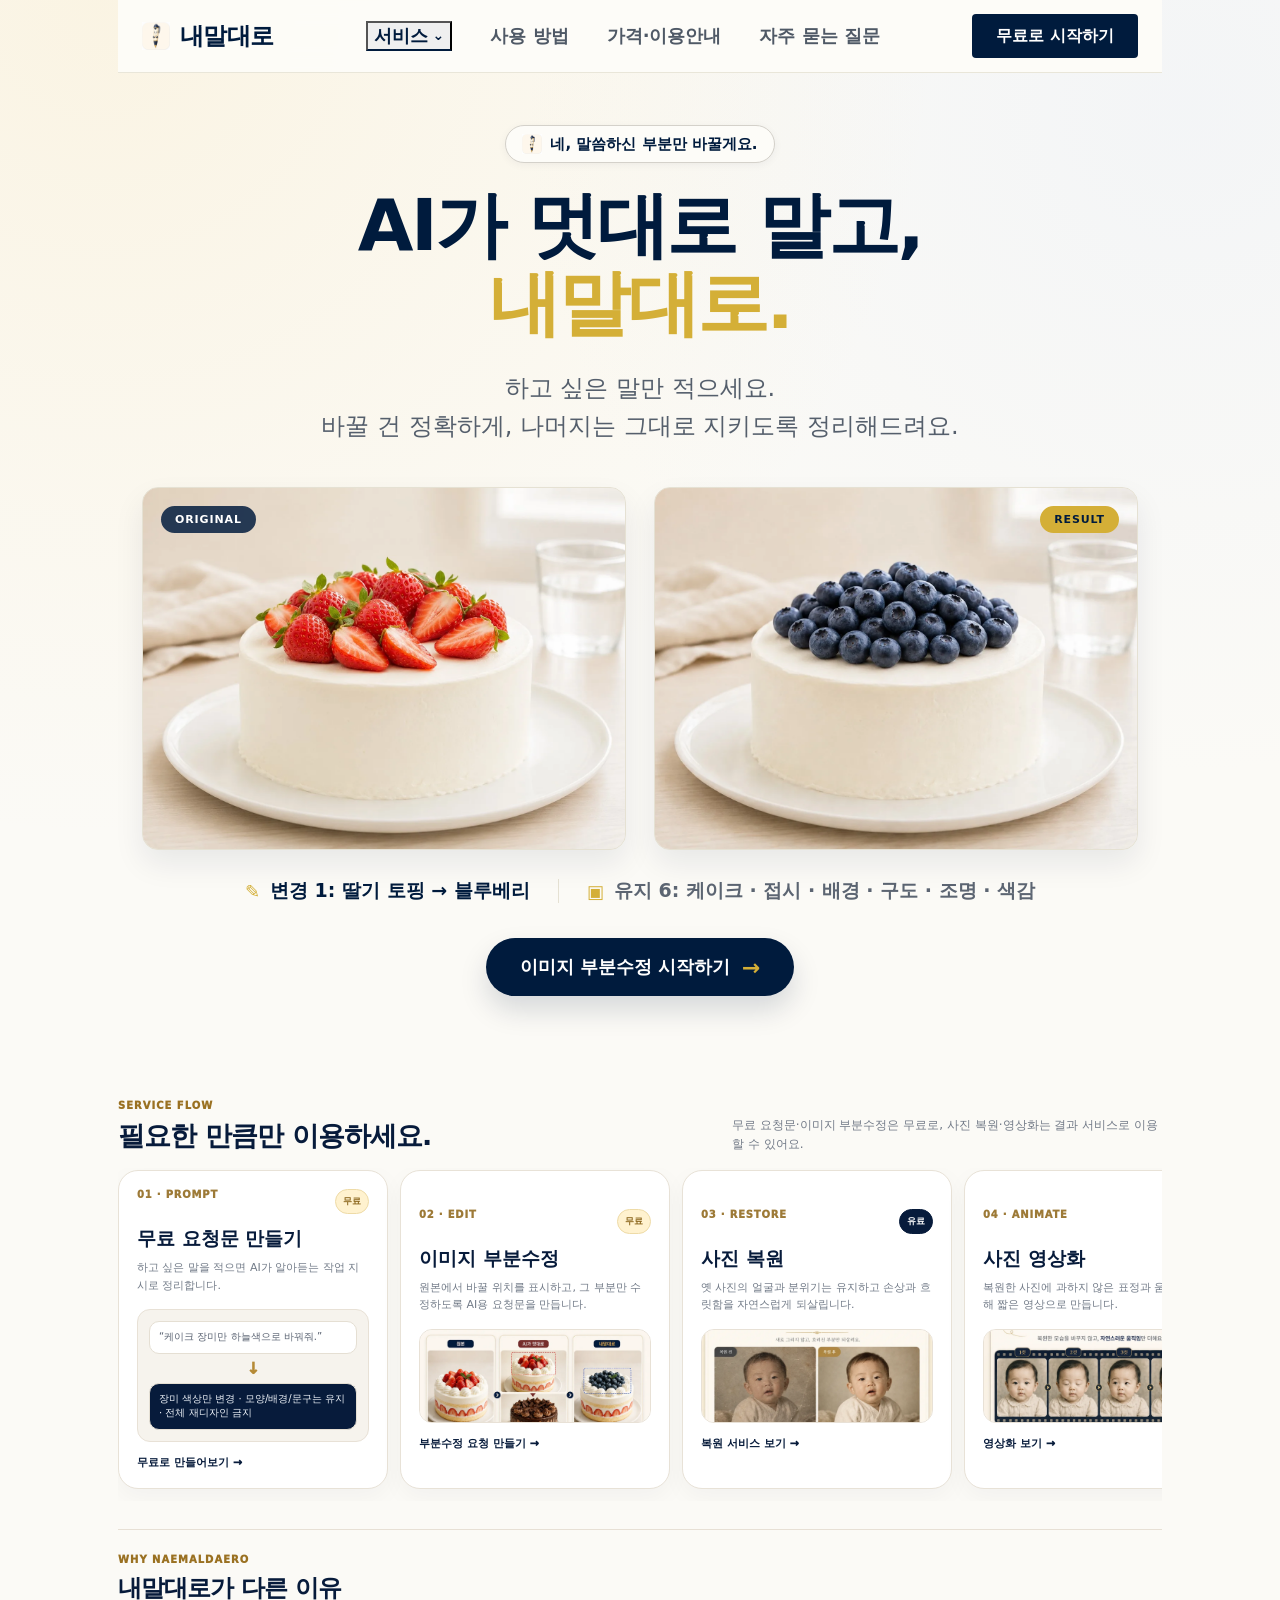
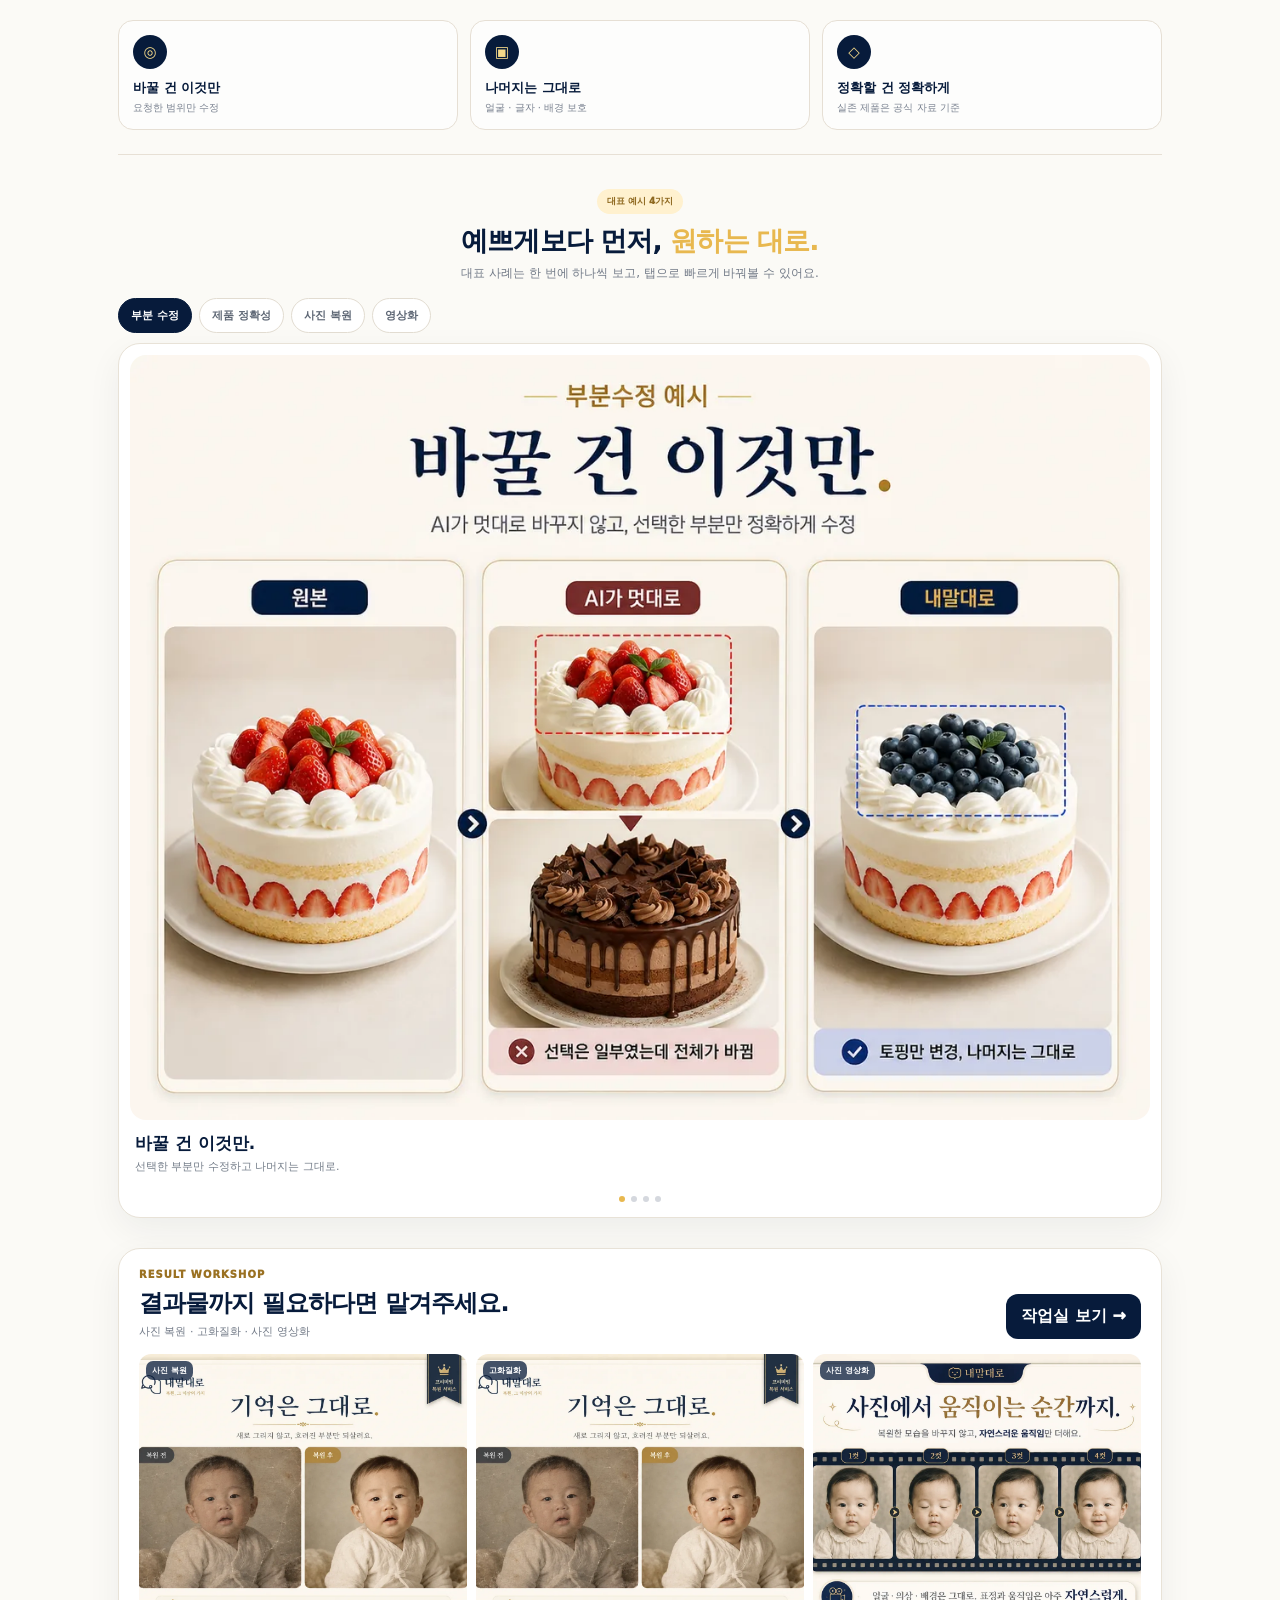
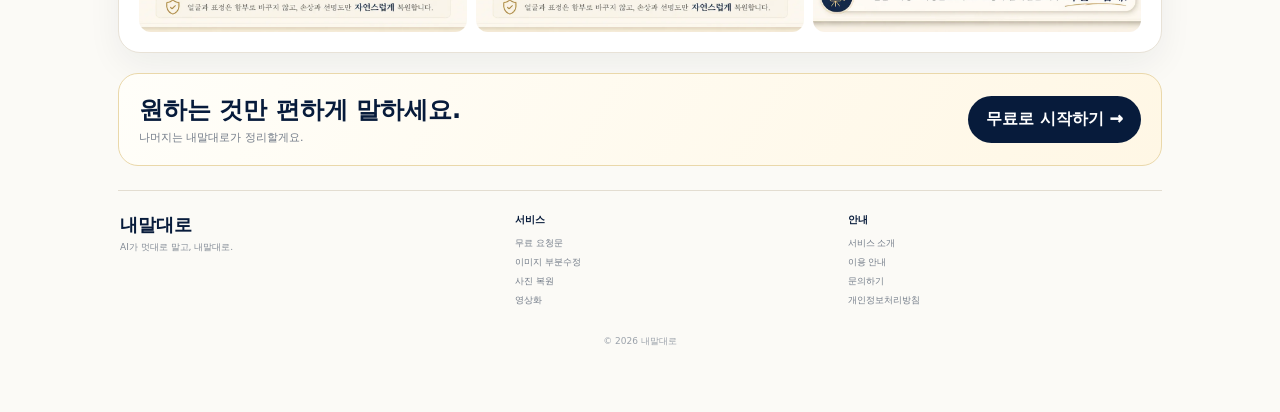
==== commit 156a9beb: "Link Hero example to partial edit and add free tool switcher" ====
--- a/index.html
+++ b/index.html
@@ -4,7 +4,7 @@
 <meta charset="utf-8">
 <meta name="viewport" content="width=device-width,initial-scale=1,viewport-fit=cover">
 <title>내말대로 | AI 요청 최적화 · 사진 복원 · 영상화</title>
-<link rel="stylesheet" href="./assets/css/site.css?v=split1">
+<link rel="stylesheet" href="./assets/css/site.css?v=split4">
 <link rel="stylesheet" href="./assets/css/photo-editor.css?v=split2">
 </head>
 <body>
@@ -353,7 +353,7 @@
 </section>
 
 </div>
-<script src="./assets/js/app.js?v=split1"></script>
+<script src="./assets/js/app.js?v=split4"></script>
 <script src="./assets/js/photo-editor.js?v=split2"></script>
 </body>
 </html>
--- a/assets/css/site.css
+++ b/assets/css/site.css
@@ -10,8 +10,8 @@
 button,input,textarea{font:inherit}button{color:inherit}.app{max-width:1080px;margin:0 auto;padding:0 18px 56px}
 .topbar{position:sticky;top:0;z-index:60;margin:0 -2px;padding:11px 2px;background:rgba(251,250,246,.93);backdrop-filter:blur(14px);border-bottom:1px solid rgba(232,226,215,.85);display:flex;align-items:center;justify-content:space-between}
 .brand-new{display:flex;align-items:center;gap:10px;border:0;background:transparent;padding:0;cursor:pointer;text-align:left}
-.brand-mark{width:42px;height:42px;border-radius:13px;display:grid;place-items:center;color:#f4c95f;font-size:21px;background:linear-gradient(145deg,#06162f,#0b2d61);box-shadow:0 8px 22px rgba(7,27,59,.15);position:relative}
-.brand-mark:after{content:"✧";position:absolute;right:6px;top:4px;font-size:11px;color:#fff4ca}
+.brand-mark{width:44px;height:44px;border-radius:14px;display:grid;place-items:center;color:transparent;font-size:0;background:#f8f3e8 url("../brand/logo-character.webp?v=brand1") center/cover no-repeat;border:1px solid #e7dfd2;box-shadow:0 7px 20px rgba(7,27,59,.12);position:relative;overflow:hidden}
+.brand-mark:after{display:none}
 .brand-new strong{display:block;font-size:20px;letter-spacing:-.6px}.brand-new small{display:block;margin-top:2px;font-size:9.8px;color:#727b89;font-weight:700}
 .nav{display:flex;gap:6px;align-items:center}.nav button{border:0;background:transparent;padding:9px 11px;border-radius:10px;font-weight:850;cursor:pointer}.nav .nav-cta{background:var(--deep);color:#fff}
 .hamb{display:none;width:42px;height:42px;border:1px solid var(--line);background:#fff;border-radius:13px;align-items:center;justify-content:center;flex-direction:column;gap:4px}.hamb i{width:18px;height:2px;background:var(--deep);border-radius:99px}
@@ -61,10 +61,41 @@
 
 @media(max-width:820px){.nav{display:none}.hamb{display:flex}.hero-v3{grid-template-columns:1fr}.home-grid,.studio-grid{grid-template-columns:1fr 1fr}.swipe-row{grid-auto-columns:72%}.more-track{grid-auto-columns:30%}}
 @media(max-width:680px){
-  .app{padding:0 14px 42px}.topbar{padding:10px 0}.brand-mark{width:40px;height:40px}.brand-new strong{font-size:20px}
+  .app{padding:0 14px 42px}.topbar{padding:9px 0}.brand-mark{width:42px;height:42px;border-radius:13px}.brand-new{gap:9px}.brand-new strong{font-size:20px}
   .hero-v3{padding:44px 0 28px;gap:22px}.hero-v3 h1{font-size:43px;letter-spacing:-2.4px}.hero-v3 p{font-size:14px}.hero-actions{display:grid;grid-template-columns:1fr 1fr}.hero-actions button{font-size:11px;padding:12px 8px}.hero-demo{padding:14px}
   .section-head{display:block}.section-head h2{font-size:23px}.section-head p{margin-top:5px}.swipe-row{grid-auto-columns:84%;gap:10px}.service-card{min-height:218px}.why-v3{margin-top:23px}.why-v3 h2{font-size:21px}.why-grid{grid-template-columns:repeat(3,1fr);gap:7px}.why-item{padding:10px 8px}.why-icon{width:29px;height:29px;font-size:13px}.why-item strong{font-size:11px}.why-item small{font-size:8.5px}
   .examples-head h2{font-size:23px}.more-head small{display:none}.more-track{grid-auto-columns:46%}.workshop{padding:15px}.workshop-head{display:block}.workshop h2{font-size:21px}.workshop-grid{grid-template-columns:repeat(3,1fr)}.workshop button{width:100%;margin-top:12px}
   .final-cta{grid-template-columns:1fr;padding:17px}.final-cta h2{font-size:21px}.final-cta button{width:100%}.site-footer{grid-template-columns:1fr 1fr}.foot-brand{grid-column:1/-1}.copyright{grid-column:1/-1}
   .home-grid,.studio-grid{grid-template-columns:1fr}.module-title{font-size:22px}.card{padding:16px}
 }
+
+
+/* nmd-mobile-workshop-spacing-v1 */
+@media(max-width:680px){
+  .workshop{padding:20px 18px 18px}
+  .workshop .section-label{margin-bottom:9px}
+  .workshop p{margin-top:10px}
+  .workshop button{margin-top:20px}
+  .workshop-grid{margin-top:22px}
+  .final-cta{margin-top:32px;padding:22px 18px;gap:20px}
+  .final-cta p{margin-top:9px}
+}
+
+
+/* nmd-free-tool-switcher-v1 */
+.free-tool-switcher{
+  display:grid;grid-template-columns:1fr 1fr;gap:6px;
+  margin:12px 0 16px;padding:5px;
+  background:#f3f0e9;border:1px solid var(--line);border-radius:14px;
+}
+.free-tool-switcher button{
+  min-height:44px;border:0;background:transparent;border-radius:10px;
+  color:#66707e;font-weight:900;font-size:12px;cursor:pointer;
+}
+.free-tool-switcher button.active{
+  background:var(--deep);color:#fff;box-shadow:0 5px 14px rgba(7,27,59,.12);
+}
+@media(max-width:680px){
+  .free-tool-switcher{margin:10px 0 14px;padding:4px;border-radius:12px}
+  .free-tool-switcher button{min-height:42px;font-size:11px}
+}
--- a/assets/css/photo-editor.css
+++ b/assets/css/photo-editor.css
@@ -1,2 +1,16 @@
 .photo-tool{display:grid;gap:13px}.photo-card{background:#fff;border:1px solid var(--line);border-radius:20px;padding:18px}.photo-card h2{margin:0 0 6px;font-size:19px}.photo-card>p{margin:0;color:var(--muted);font-size:11px;line-height:1.6}.photo-stepbar{display:flex;gap:7px;overflow-x:auto;scrollbar-width:none;padding:1px 0}.photo-stepbar::-webkit-scrollbar{display:none}.photo-stepbar span{white-space:nowrap;border:1px solid #e4ddd1;background:#fff;border-radius:999px;padding:7px 10px;font-size:9px;font-weight:900;color:#6e7784}.photo-stepbar span:first-child{background:var(--deep);color:#fff;border-color:var(--deep)}.photo-upload{margin-top:13px;display:flex;align-items:center;gap:10px;flex-wrap:wrap}.photo-upload input{display:none}.photo-upload label{display:inline-flex;align-items:center;justify-content:center;border:0;background:var(--deep);color:#fff;border-radius:12px;padding:11px 14px;font-size:11px;font-weight:950;cursor:pointer}.photo-file-name{font-size:10px;color:#8a929e;max-width:100%;overflow:hidden;text-overflow:ellipsis;white-space:nowrap}.photo-empty{margin-top:13px;border:1px dashed #d8d1c6;border-radius:15px;min-height:170px;display:grid;place-items:center;text-align:center;color:#949ba5;font-size:11px;background:#fcfbf7;padding:20px}.photo-summary{display:none;margin-top:13px}.photo-summary.show{display:block}.photo-summary-preview{position:relative;border:1px solid #ddd6ca;border-radius:15px;background:#f2efe8;overflow:hidden;display:grid;place-items:center;min-height:170px}.photo-summary-preview canvas{display:block;width:100%;height:auto;max-height:430px;object-fit:contain}.photo-summary-badge{position:absolute;left:10px;top:10px;background:rgba(7,27,59,.9);color:#fff;border-radius:999px;padding:6px 9px;font-size:9px;font-weight:950;box-shadow:0 4px 12px rgba(7,27,59,.18)}.photo-summary-meta{display:flex;justify-content:space-between;align-items:center;gap:10px;margin-top:9px;flex-wrap:wrap}.photo-summary-meta span{font-size:10px;color:#747d89}.photo-summary-actions{display:flex;gap:7px;flex-wrap:wrap}.photo-summary-actions button{font-size:10px}.photo-guide-note{margin-top:8px;padding:10px 11px;border-radius:12px;background:#fff6e2;border:1px solid #efdfb6;color:#755c2b;font-size:10px;line-height:1.55}.photo-ai-note{margin-top:10px;padding:11px 12px;border-radius:12px;background:#eef5ff;border:1px solid #d9e6fa;color:#46566f;font-size:10px;line-height:1.55}
 body.photo-editor-open{overflow:hidden;overscroll-behavior:none}.photo-full-editor{display:none;position:fixed;inset:0;z-index:1000;background:#111722;color:#fff;flex-direction:column;touch-action:none}.photo-full-editor.show{display:flex}.photo-editor-top{height:calc(58px + env(safe-area-inset-top));padding:calc(8px + env(safe-area-inset-top)) 12px 8px;display:grid;grid-template-columns:72px 1fr 84px;align-items:center;gap:8px;background:rgba(12,19,31,.98);border-bottom:1px solid rgba(255,255,255,.1);flex:none}.photo-editor-top strong{text-align:center;font-size:15px;letter-spacing:-.2px}.photo-editor-top button{border:0;background:transparent;color:#fff;padding:10px 6px;border-radius:10px;font-size:12px;font-weight:900;cursor:pointer}.photo-editor-top .danger{color:#ffb0b0}.photo-editor-stage{position:relative;flex:1;min-height:0;background:#0a0f18;overflow:hidden;touch-action:none;user-select:none;-webkit-user-select:none}.photo-editor-stage canvas{position:absolute;inset:0;width:100%;height:100%;display:block;touch-action:none}.photo-editor-tip{position:absolute;left:50%;top:12px;transform:translateX(-50%);z-index:3;background:rgba(7,27,59,.8);border:1px solid rgba(255,255,255,.16);color:#f6f8fb;border-radius:999px;padding:7px 11px;font-size:10px;font-weight:800;white-space:nowrap;pointer-events:none;backdrop-filter:blur(6px)}.photo-editor-bottom{flex:none;background:rgba(12,19,31,.98);border-top:1px solid rgba(255,255,255,.1);padding:10px 12px calc(10px + env(safe-area-inset-bottom));display:grid;gap:9px}.photo-editor-mode-tools{display:grid;grid-template-columns:1fr 1fr 1fr;gap:7px}.photo-editor-brush-tools{display:grid;grid-template-columns:repeat(5,1fr);gap:6px}.photo-editor-brush-tools.hidden{display:none}.photo-editor-mode-tools button,.photo-editor-brush-tools button{border:1px solid rgba(255,255,255,.18);background:#172133;color:#fff;border-radius:11px;padding:10px 5px;font-size:9px;font-weight:900;cursor:pointer}.photo-editor-mode-tools button.active,.photo-editor-brush-tools button.active{background:#fff;color:#071b3b;border-color:#fff}.photo-editor-confirm{width:100%;border:0;border-radius:13px;padding:13px 14px;background:#f0bf53;color:#071b3b;font-size:13px;font-weight:950;cursor:pointer}.photo-editor-confirm:disabled{opacity:.45}.photo-editor-status{text-align:center;color:#aeb7c5;font-size:9px;line-height:1.4}.photo-editor-status b{color:#fff}.photo-zoom-chip{position:absolute;right:10px;bottom:10px;z-index:3;background:rgba(7,27,59,.78);color:#fff;border-radius:999px;padding:6px 8px;font-size:9px;font-weight:900;pointer-events:none}
+/* homepage cleanup + focused service thumbnails */
+.more-use{display:none!important}
+@media(max-width:680px){
+  .service-card{height:334px!important;min-height:334px!important;grid-template-rows:30px 40px 38px 164px 24px!important}
+  .service-card strong{margin:4px 0 0!important}
+  .service-card p{margin:0!important}
+  .service-thumb,.mini-flow{margin-top:0!important;height:164px!important;min-height:164px!important}
+  .service-thumb{background:#f8f4ec!important}
+  .service-thumb img{width:100%!important;height:100%!important;object-fit:cover!important;background:#f8f4ec!important}
+  .swipe-row .service-card:nth-child(2) .service-thumb img{object-position:center 70%!important}
+  .swipe-row .service-card:nth-child(3) .service-thumb img{object-position:center 68%!important}
+  .swipe-row .service-card:nth-child(4) .service-thumb img{object-position:center 66%!important}
+  .service-link{margin-top:4px!important}
+}
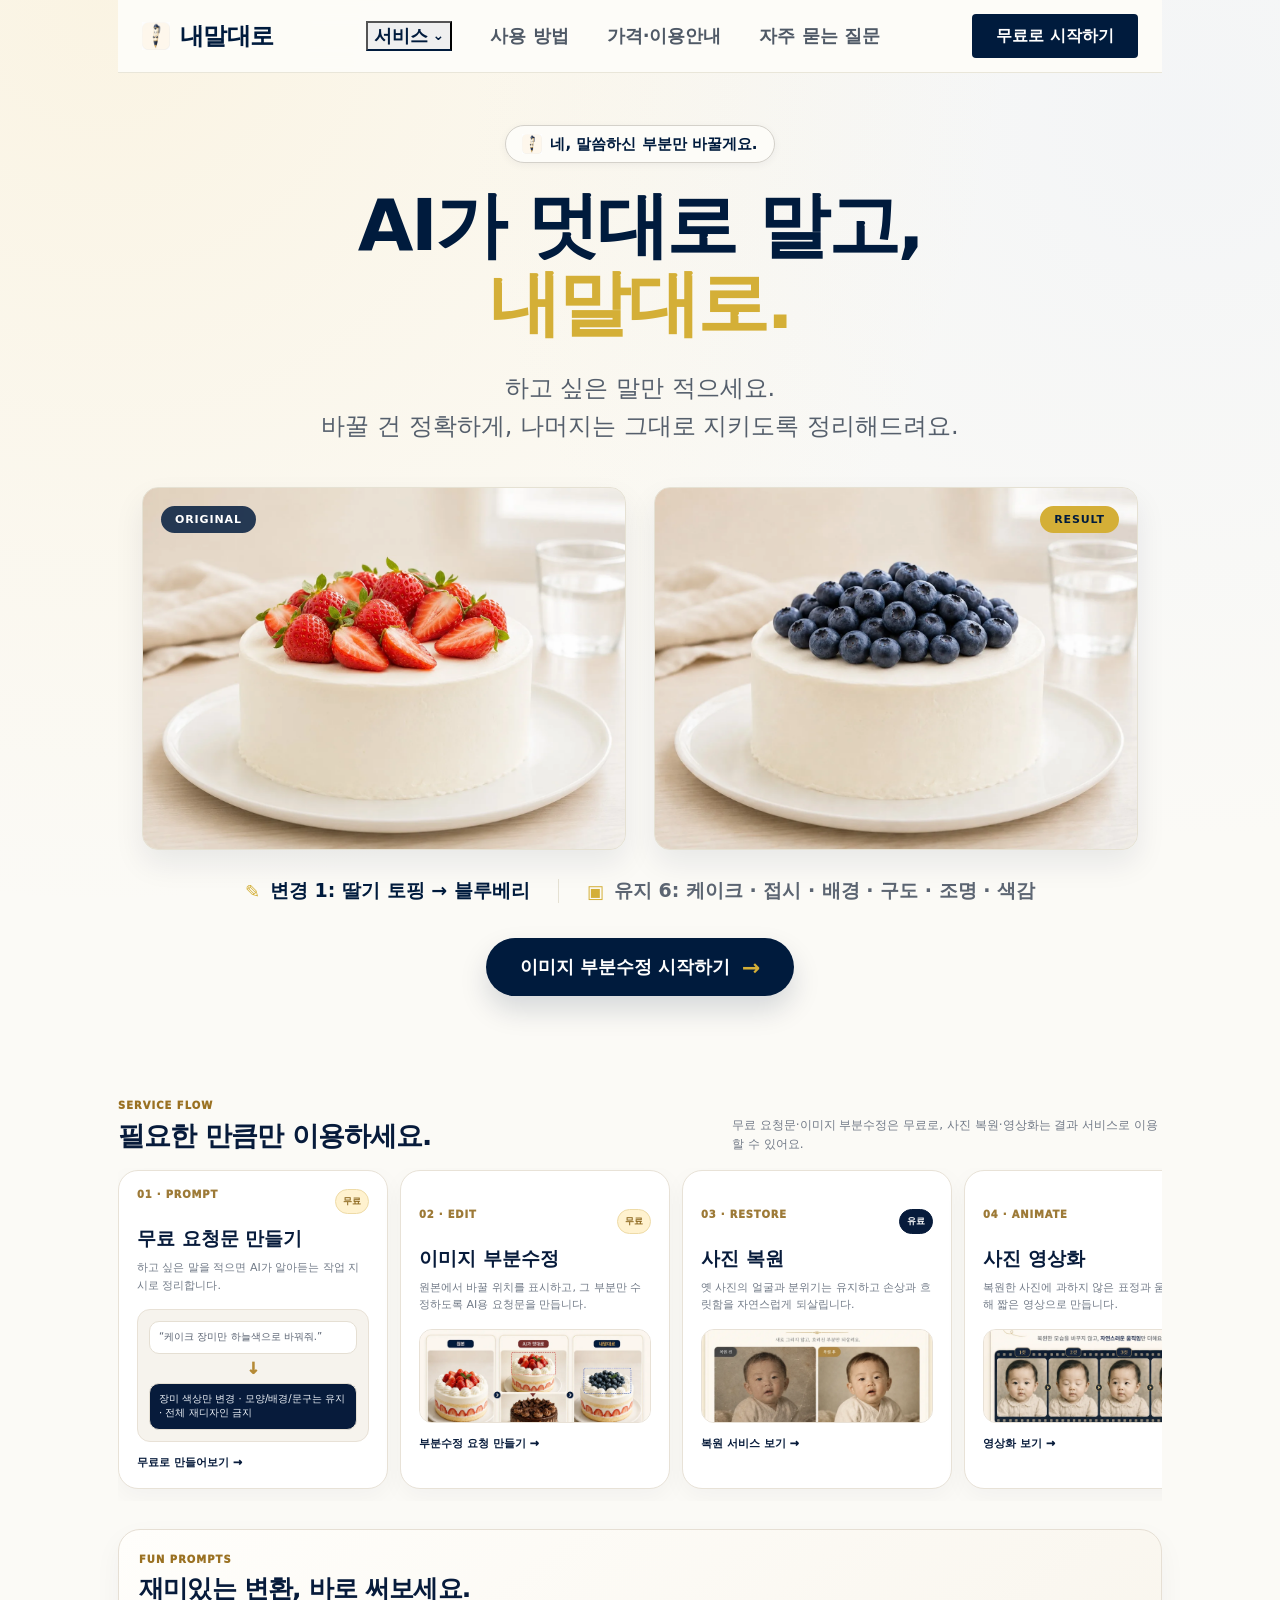
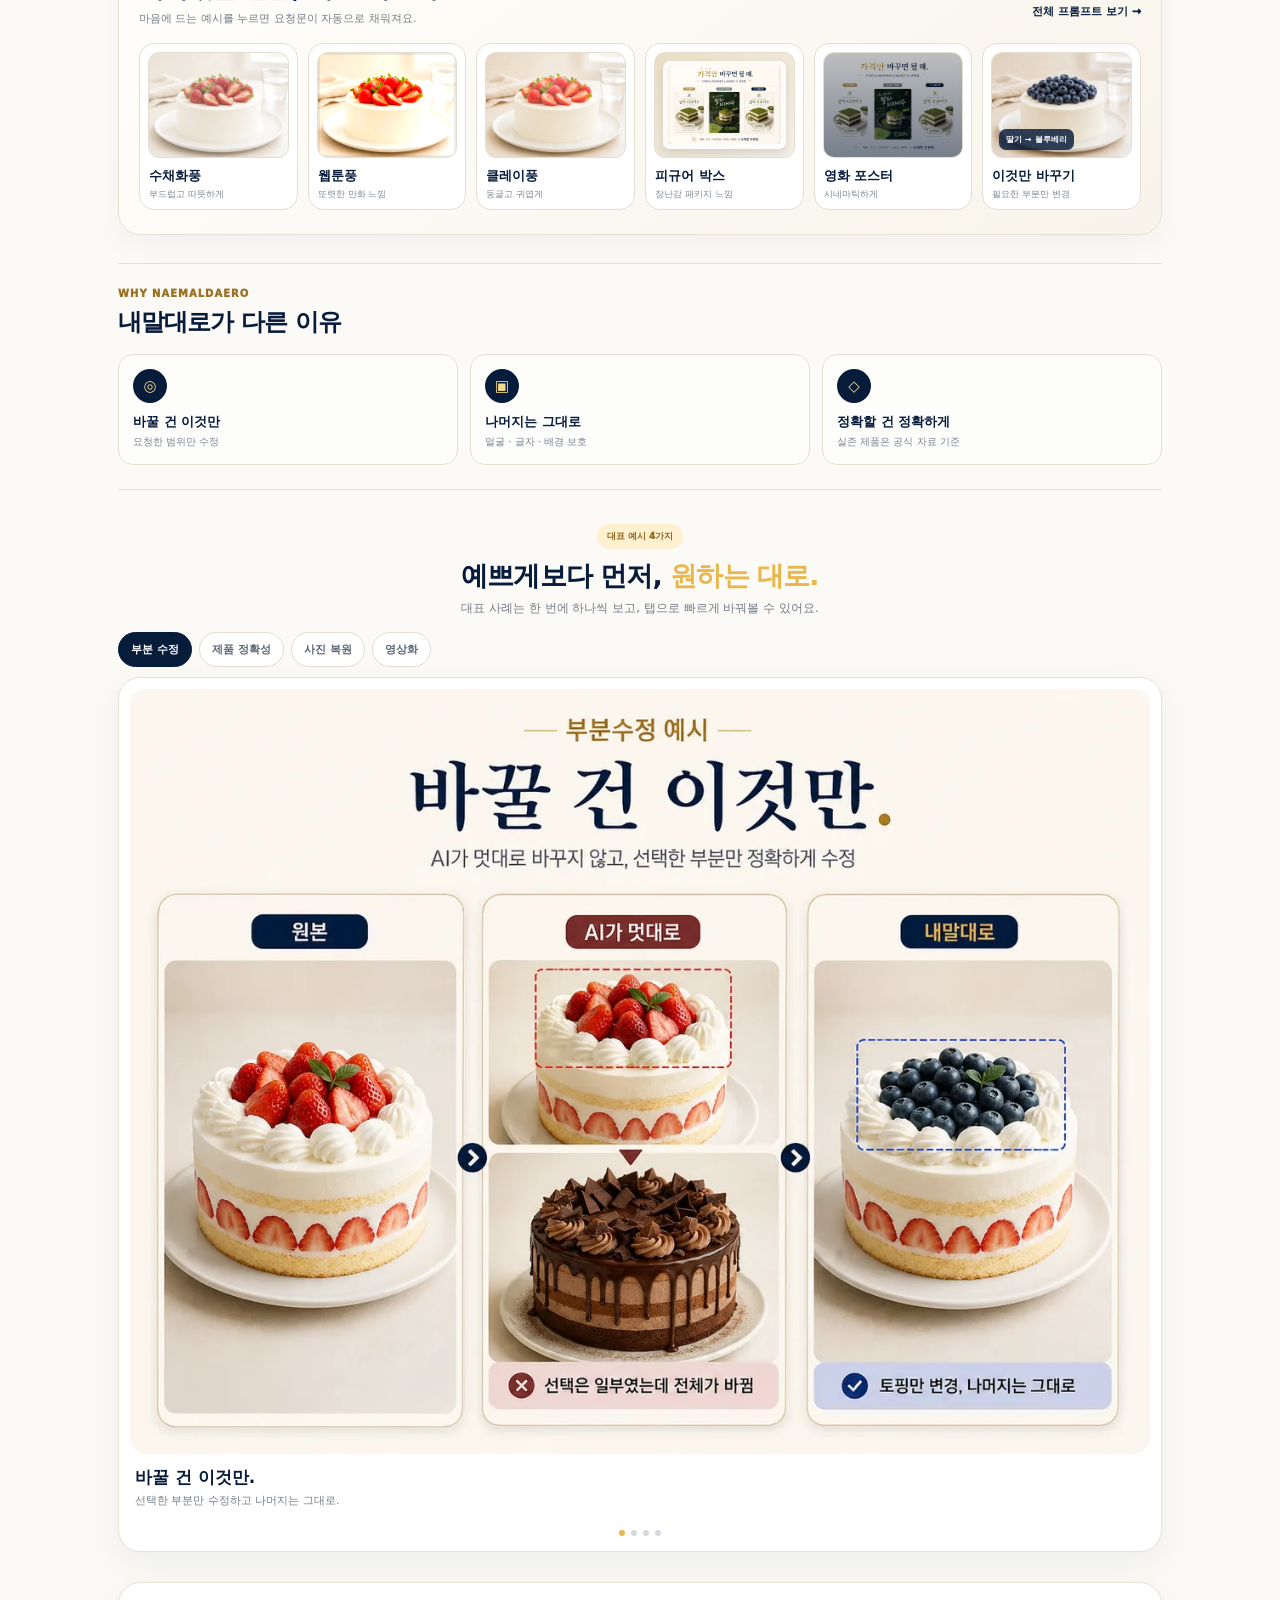
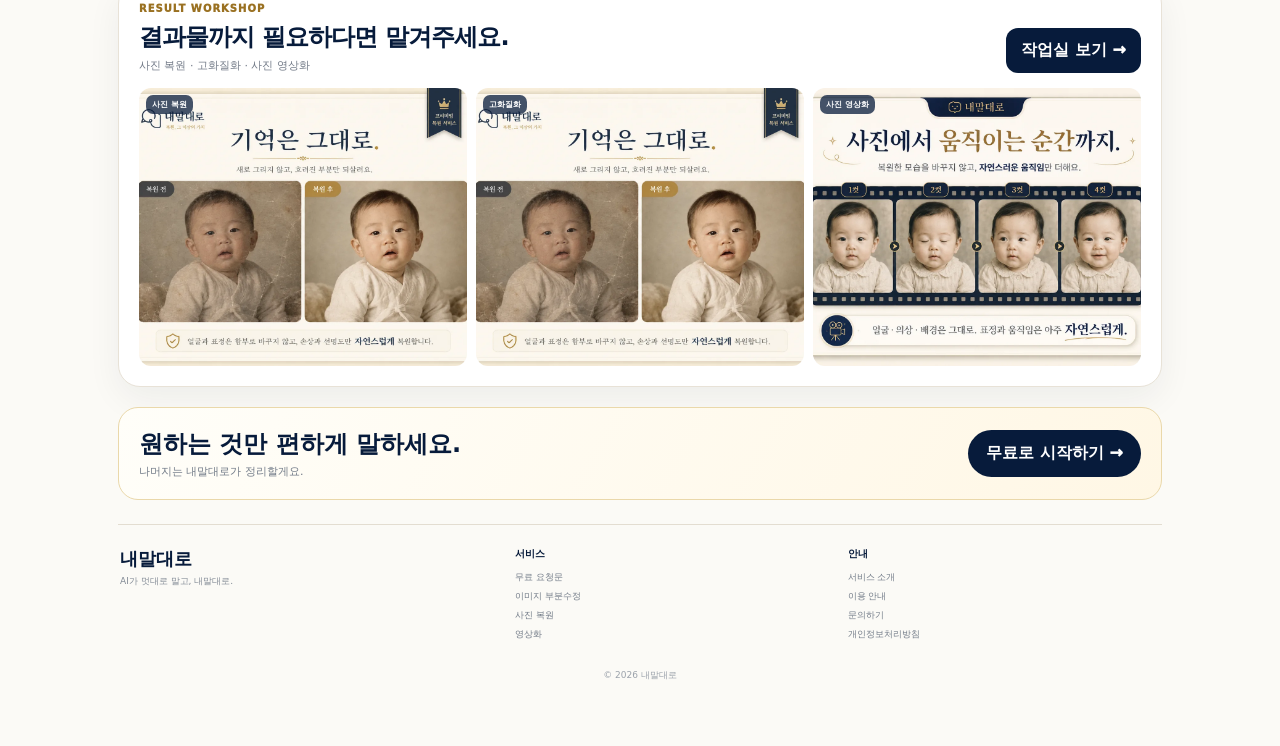
==== commit b360e5ba: "Add home fun prompt teaser" ====
--- a/index.html
+++ b/index.html
@@ -4,8 +4,9 @@
 <meta charset="utf-8">
 <meta name="viewport" content="width=device-width,initial-scale=1,viewport-fit=cover">
 <title>내말대로 | AI 요청 최적화 · 사진 복원 · 영상화</title>
-<link rel="stylesheet" href="./assets/css/site.css?v=split4">
+<link rel="stylesheet" href="./assets/css/site.css?v=split5">
 <link rel="stylesheet" href="./assets/css/photo-editor.css?v=split2">
+<link rel="stylesheet" href="./assets/css/home-prompt-teaser.css?v=1">
 </head>
 <body>
 <div class="app">
@@ -97,6 +98,26 @@
     </div>
   </section>
 
+  <section class="fun-prompts" id="funPrompts">
+    <div class="fun-prompts-head">
+      <div>
+        <span class="section-label">FUN PROMPTS</span>
+        <h2>재미있는 변환, 바로 써보세요.</h2>
+        <p>마음에 드는 예시를 누르면 요청문이 자동으로 채워져요.</p>
+      </div>
+      <button type="button" onclick="openPresetGalleryHome()">전체 프롬프트 보기 →</button>
+    </div>
+    <div class="fun-prompts-grid">
+      <button class="fun-prompt-card" data-kind="watercolor" onclick="applyPresetCard('watercolor')"><div class="fun-prompt-preview"><img src="./assets/examples/hero-before-v3.webp?v=hero-v3-1" alt="수채화풍 변환 예시"></div><strong>수채화풍</strong><small>부드럽고 따뜻하게</small></button>
+      <button class="fun-prompt-card" data-kind="webtoon" onclick="applyPresetCard('webtoon')"><div class="fun-prompt-preview"><img src="./assets/examples/hero-before-v3.webp?v=hero-v3-1" alt="웹툰풍 변환 예시"></div><strong>웹툰풍</strong><small>또렷한 만화 느낌</small></button>
+      <button class="fun-prompt-card" data-kind="clay" onclick="applyPresetCard('clay')"><div class="fun-prompt-preview"><img src="./assets/examples/hero-before-v3.webp?v=hero-v3-1" alt="클레이풍 변환 예시"></div><strong>클레이풍</strong><small>둥글고 귀엽게</small></button>
+      <button class="fun-prompt-card" data-kind="figure" onclick="applyPresetCard('figure-box')"><div class="fun-prompt-preview"><img src="./assets/examples/example-poster.webp?v=nmd9" alt="피규어 박스 변환 예시"></div><strong>피규어 박스</strong><small>장난감 패키지 느낌</small></button>
+      <button class="fun-prompt-card" data-kind="movie" onclick="applyPresetCard('movie-poster')"><div class="fun-prompt-preview"><img src="./assets/examples/example-poster.webp?v=nmd9" alt="영화 포스터 변환 예시"></div><strong>영화 포스터</strong><small>시네마틱하게</small></button>
+      <button class="fun-prompt-card" data-kind="edit" onclick="applyPresetCard('topping-change')"><div class="fun-prompt-preview"><img src="./assets/examples/hero-after-v3.webp?v=hero-v3-1" alt="부분수정 변환 예시"></div><strong>이것만 바꾸기</strong><small>필요한 부분만 변경</small></button>
+    </div>
+    <button class="fun-prompts-foot" type="button" onclick="openPresetGalleryHome()">전체 프롬프트 보기 →</button>
+  </section>
+
   <section class="why-v3">
     <span class="section-label">WHY NAEMALDAERO</span>
     <h2>내말대로가 다른 이유</h2>
@@ -207,9 +228,18 @@
 <section id="module-create" class="module">
   <div class="module-head"><button class="back" onclick="goBack()">← 뒤로</button><div><div class="module-title">이미지 프롬프트 만들기</div><div class="module-sub">짧게 적어도 괜찮아요. 선택한 조건으로 자동 보완해드려요.</div></div></div>
   <div class="card">
-    <h2>무엇을 만들고 싶나요?</h2>
-    <div class="desc">원하는 내용을 편하게 적어주세요. 전문적인 표현은 몰라도 괜찮아요.</div>
-    <textarea id="createCore" class="wide textarea" placeholder="예) SKT매장 외부홍보용 VMD 아이폰17 기기가격 20만원 공시지원금, 카드사용조건"></textarea>
+    <h2>원하는 걸 편하게 적어주세요.</h2>
+    <div class="desc">짧게, 반말로, 생각나는 대로 적어도 괜찮아요. 작업 설명과 실제 요청은 내말대로가 정리해드려요.</div>
+    <textarea id="createCore" class="wide textarea" placeholder="예) 갤럭시 S26 행사 이미지 만들고 싶어&#10;단골 1400명 기념이고 기계가격 1,000원 강조&#10;매장 앞에 붙일 거라 눈에 잘 띄고 고급스럽게"></textarea>
+    <div class="field create-example-field">
+      <div class="label">어떻게 적을지 막막하면 예시부터 눌러보세요.</div>
+      <div class="choice create-example-choices">
+        <button type="button" onclick="fillCreateExample('product')">제품 홍보 예시</button>
+        <button type="button" onclick="fillCreateExample('poster')">포스터 예시</button>
+        <button type="button" onclick="fillCreateExample('sns')">SNS 이미지 예시</button>
+      </div>
+      <div class="hint">예시는 입력칸에만 채워져요. 그대로 써도 되고 내 상황에 맞게 대충 고쳐도 괜찮아요.</div>
+    </div>
     <div class="field"><div class="label">어디에 쓸 건가요?</div><div class="choice" id="useChoices"><button class="active" data-v="SNS">SNS</button><button data-v="포스터">포스터</button><button data-v="프로필">프로필</button><button data-v="제품">제품</button><button data-v="앱 UI">앱 UI</button></div></div>
     <div class="field"><div class="label">비율 · 출력 규격</div><div class="choice" id="ratioChoices"><button class="active" data-v="세로 9:16">세로 9:16</button><button data-v="1:1">1:1</button><button data-v="가로 16:9">가로 16:9</button><button data-v="자동">자동</button><button data-v="__custom_ratio__">직접 입력</button></div><input id="customRatio" class="wide mini-input" placeholder="예) A1 / A1 가로 / 594×841mm / 1080×1920px / 4:5"></div>
     <div class="field"><div class="label">분위기</div><div class="choice" id="moodChoices"><button class="active" data-v="깔끔하고 세련된">깔끔</button><button data-v="감성적인">감성</button><button data-v="귀여운">귀여움</button><button data-v="고급스러운">고급</button><button data-v="자연스러운">자연스러움</button><button data-v="__custom_mood__">직접 입력</button></div><input id="customMood" class="wide mini-input" placeholder="예) 애플 광고처럼 미니멀하고 차가운 느낌"></div>
@@ -217,6 +247,18 @@
     <div class="field"><div class="label">결과 이미지는 어떤 모습으로 만들까요?</div><div class="choice" id="outputChoices"><button class="active" data-v="design">디자인만</button><button data-v="mockup">실제 사용 모습</button><button data-v="auto">AI가 판단</button></div><div class="hint">포스터·VMD 자체가 필요하면 디자인만, 실제 적용 모습을 보고 싶다면 실제 사용 모습을 선택하세요.</div></div>
     <div class="field"><div class="label">정확한 실존 제품·모델이 들어가나요?</div><div class="choice" id="accuracyChoices"><button class="active" data-v="auto">자동 판단</button><button data-v="exact">네, 정확해야 해요</button><button data-v="similar">비슷해도 괜찮아요</button></div><div class="hint">아이폰·갤럭시·자동차·가전처럼 실제 모델 외형이 중요하면 공식 자료 확인 지시를 자동으로 넣어요.</div></div>
     <div class="field"><div class="label">어느 AI로 만들 건가요?</div><div class="choice" id="aiChoices"><button class="active" data-v="GPT">GPT</button><button data-v="Gemini">Gemini</button><button data-v="Google Flow">Google Flow</button><button data-v="Claude Code">Claude Code</button></div></div>
+    <div class="field preset-gallery-field">
+      <div class="label">요즘 많이 쓰는 변환</div>
+      <div class="hint">막막하면 하나 눌러보세요. 예시가 바로 채워져요.</div>
+      <div class="preset-filter" id="presetFilter">
+        <button type="button" class="active" data-preset-filter="all">전체</button>
+        <button type="button" data-preset-filter="style">화풍 변환</button>
+        <button type="button" data-preset-filter="fun">재미 변환</button>
+        <button type="button" data-preset-filter="practical">실전 수정</button>
+      </div>
+      <div class="preset-grid" id="presetGrid"></div>
+      <button type="button" class="preset-more" id="presetMoreBtn">예시 더 보기</button>
+    </div>
     <div id="aiTip" class="notice">GPT용: 핵심 목적·정확성·구성 조건을 분명하게 하되 필요 이상으로 장황하지 않게 만들어요.</div>
     <div class="actions" style="margin-top:13px"><button class="primary" onclick="makeCreatePrompt()">AI 맞춤 이미지 요청 만들기</button></div>
     <div id="createResult" class="result"><textarea id="createOutput" readonly></textarea><div class="result-actions"><button class="secondary" onclick="copyText('createOutput')">요청 복사</button><button id="openSelectedAiBtn" class="primary" onclick="openSelectedAI()">GPT 열기</button></div></div>
@@ -353,7 +395,8 @@
 </section>
 
 </div>
-<script src="./assets/js/app.js?v=split4"></script>
+<script src="./assets/js/app.js?v=split5"></script>
 <script src="./assets/js/photo-editor.js?v=split2"></script>
+<script src="./assets/js/home-prompt-teaser.js?v=1"></script>
 </body>
 </html>
--- a/assets/css/site.css
+++ b/assets/css/site.css
@@ -99,3 +99,24 @@
   .free-tool-switcher{margin:10px 0 14px;padding:4px;border-radius:12px}
   .free-tool-switcher button{min-height:42px;font-size:11px}
 }
+
+
+/* nmd-preset-gallery-v1 */
+.preset-gallery-field{margin-top:22px}
+.preset-filter{display:flex;gap:7px;overflow-x:auto;padding:4px 0 10px;margin-top:10px;scrollbar-width:none}
+.preset-filter::-webkit-scrollbar{display:none}
+.preset-filter button{flex:0 0 auto;border:1px solid var(--line);background:#fff;color:#4f5967;border-radius:999px;min-height:34px;padding:0 12px;font-size:11px;font-weight:900;cursor:pointer}
+.preset-filter button.active{background:var(--deep);border-color:var(--deep);color:#fff}
+.preset-grid{display:grid;grid-template-columns:repeat(3,minmax(0,1fr));gap:10px}
+.preset-card{display:block;text-align:left;border:1px solid var(--line);background:#fff;border-radius:14px;padding:13px;min-height:104px;cursor:pointer;box-shadow:0 4px 14px rgba(7,27,59,.035)}
+.preset-card .preset-category{display:block;color:#a27d10;font-size:10px;font-weight:900;margin-bottom:7px}
+.preset-card strong{display:block;color:var(--deep);font-size:13px;line-height:1.28;margin-bottom:5px}
+.preset-card small{display:block;color:#727b87;font-size:11px;line-height:1.4}
+.preset-more{display:block;width:100%;margin-top:10px;min-height:42px;border:1px solid var(--line);background:#f8f6f0;color:var(--deep);border-radius:12px;font-size:12px;font-weight:900;cursor:pointer}
+.preset-toast{position:fixed;left:50%;bottom:24px;transform:translateX(-50%);z-index:9999;background:#071b3b;color:#fff;border-radius:999px;padding:10px 14px;font-size:12px;font-weight:800;box-shadow:0 8px 26px rgba(0,0,0,.18);max-width:calc(100vw - 32px);text-align:center}
+@media(max-width:680px){
+  .preset-grid{grid-template-columns:repeat(2,minmax(0,1fr));gap:9px}
+  .preset-card{min-height:96px;padding:12px;border-radius:13px}
+  .preset-card strong{font-size:12px}
+  .preset-card small{font-size:10px}
+}
--- a/assets/css/home-prompt-teaser.css
+++ b/assets/css/home-prompt-teaser.css
@@ -0,0 +1,18 @@
+/* Home prompt teaser v1 */
+.fun-prompts{margin-top:28px;padding:24px 20px;border:1px solid #e6dfd4;border-radius:22px;background:linear-gradient(145deg,#fffefb,#f8f4eb);box-shadow:0 10px 28px rgba(7,27,59,.045)}
+.fun-prompts-head{display:flex;justify-content:space-between;gap:18px;align-items:end;margin-bottom:16px}
+.fun-prompts-head h2{margin:0;font-size:25px;letter-spacing:-.8px}.fun-prompts-head p{margin:5px 0 0;color:#747d89;font-size:11px;line-height:1.55}.fun-prompts-head button{border:0;background:transparent;color:#071b3b;font-size:11px;font-weight:950;padding:8px 0;cursor:pointer;white-space:nowrap}
+.fun-prompts-grid{display:grid;grid-template-columns:repeat(6,1fr);gap:10px}
+.fun-prompt-card{border:1px solid #e5ded2;background:#fff;border-radius:15px;padding:8px;text-align:left;cursor:pointer;min-width:0;transition:transform .16s ease,box-shadow .16s ease}
+.fun-prompt-card:hover{transform:translateY(-2px);box-shadow:0 9px 22px rgba(7,27,59,.08)}
+.fun-prompt-preview{height:106px;border-radius:11px;overflow:hidden;position:relative;background:#eee8dc;border:1px solid #e4ddd1}.fun-prompt-preview img{width:100%;height:100%;object-fit:cover;display:block}.fun-prompt-preview:after{content:"";position:absolute;inset:0;pointer-events:none}
+.fun-prompt-card[data-kind="watercolor"] img{filter:saturate(.78) contrast(.9) brightness(1.08)}.fun-prompt-card[data-kind="watercolor"] .fun-prompt-preview:after{background:linear-gradient(135deg,rgba(255,245,225,.26),rgba(215,232,246,.18));mix-blend-mode:screen}
+.fun-prompt-card[data-kind="webtoon"] img{filter:saturate(1.35) contrast(1.23) brightness(1.03)}.fun-prompt-card[data-kind="webtoon"] .fun-prompt-preview:after{box-shadow:inset 0 0 0 2px rgba(7,27,59,.08)}
+.fun-prompt-card[data-kind="clay"] img{filter:saturate(1.18) contrast(.88) brightness(1.08) blur(.35px)}.fun-prompt-card[data-kind="clay"] .fun-prompt-preview:after{background:radial-gradient(circle at 50% 35%,rgba(255,255,255,.25),transparent 58%)}
+.fun-prompt-card[data-kind="figure"] .fun-prompt-preview{padding:8px;background:linear-gradient(145deg,#e9ddc4,#f7f2e8)}.fun-prompt-card[data-kind="figure"] img{border-radius:7px;object-fit:cover;border:5px solid rgba(255,255,255,.86);box-shadow:0 5px 10px rgba(7,27,59,.12)}
+.fun-prompt-card[data-kind="movie"] img{filter:contrast(1.18) saturate(.78) brightness(.78)}.fun-prompt-card[data-kind="movie"] .fun-prompt-preview:after{background:linear-gradient(180deg,rgba(7,27,59,.05),rgba(7,27,59,.42))}
+.fun-prompt-card[data-kind="edit"] .fun-prompt-preview:before{content:"딸기 → 블루베리";position:absolute;left:7px;bottom:7px;z-index:2;background:rgba(7,27,59,.82);color:#fff;padding:5px 7px;border-radius:7px;font-size:8px;font-weight:900}
+.fun-prompt-card strong{display:block;margin:9px 1px 0;font-size:13px}.fun-prompt-card small{display:block;margin:3px 1px 1px;color:#7c8591;font-size:9px;line-height:1.35}
+.fun-prompts-foot{display:none}
+@media(max-width:860px){.fun-prompts-grid{grid-template-columns:repeat(3,1fr)}}
+@media(max-width:680px){.fun-prompts{width:calc(100% - 32px);margin-left:auto;margin-right:auto;padding:18px 14px}.fun-prompts-head{display:block;margin-bottom:13px}.fun-prompts-head h2{font-size:21px}.fun-prompts-head p{font-size:10px;margin-top:6px}.fun-prompts-head>button{display:none}.fun-prompts-grid{grid-template-columns:repeat(2,1fr);gap:9px}.fun-prompt-preview{height:112px}.fun-prompt-card strong{font-size:12px}.fun-prompts-foot{display:block;width:100%;margin-top:12px;border:1px solid #d9d1c4;background:#fff;border-radius:12px;padding:11px 12px;font-weight:950;color:#071b3b}}
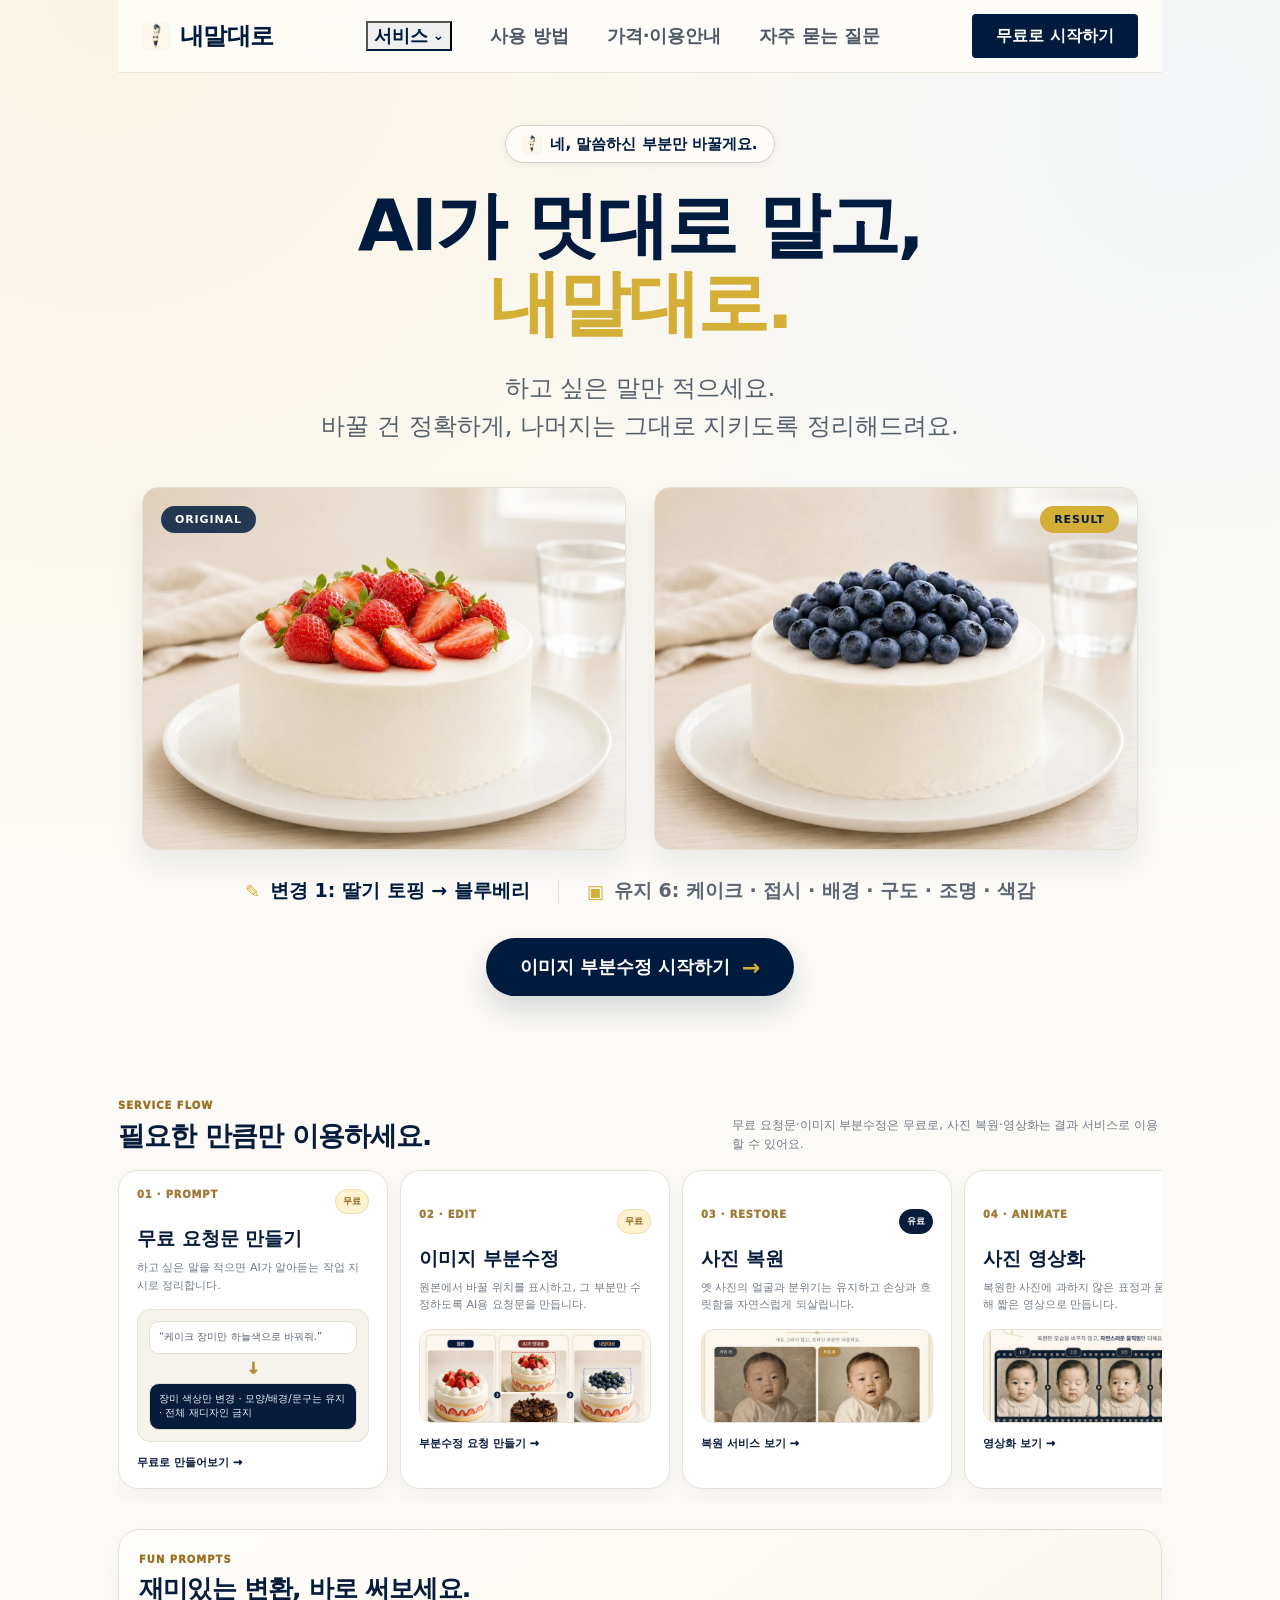
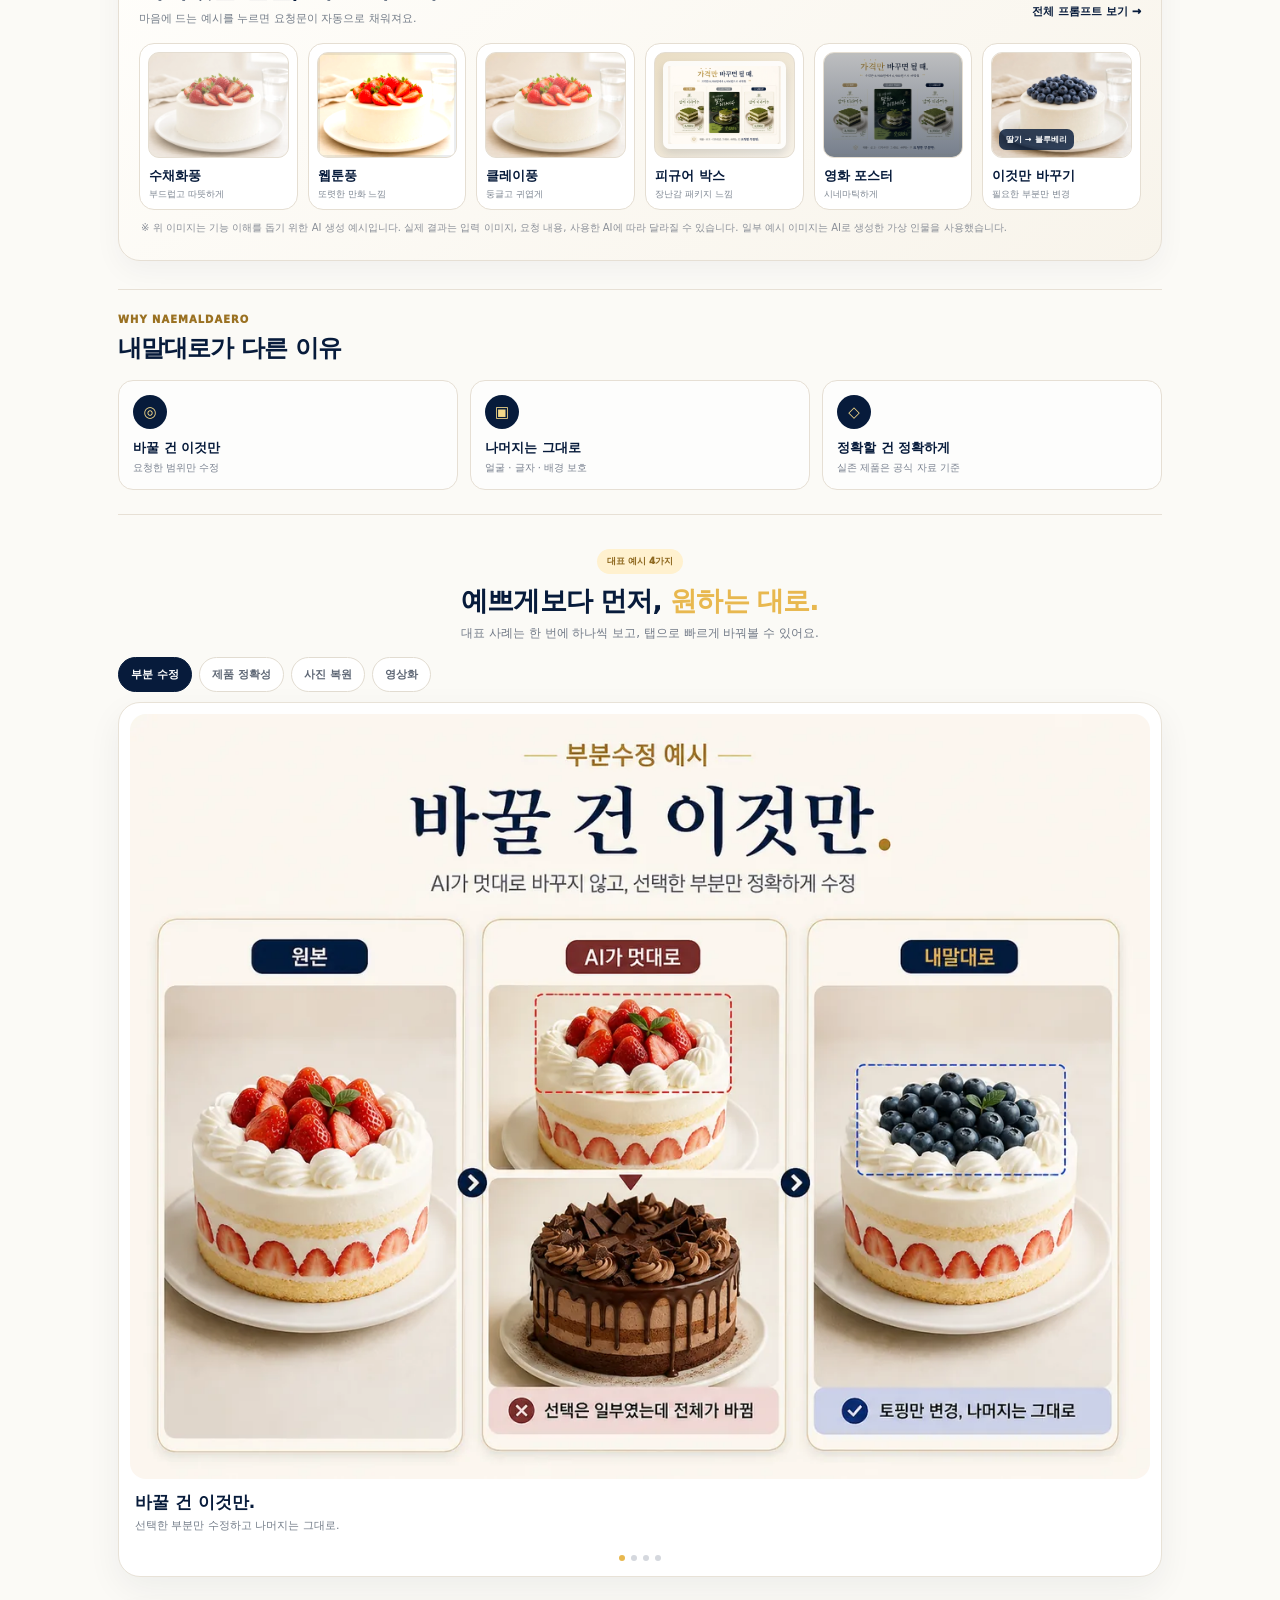
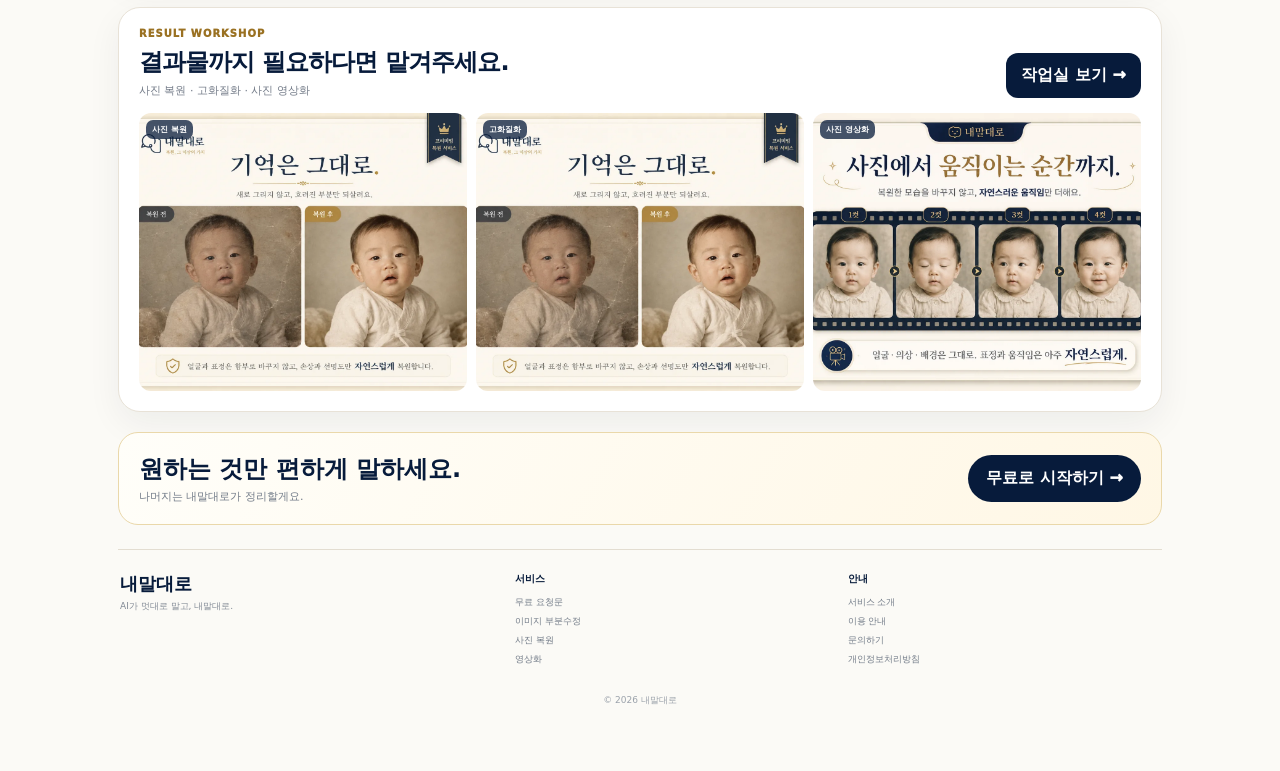
==== commit 4698bb0b: "Add AI example disclosure note" ====
--- a/index.html
+++ b/index.html
@@ -7,6 +7,10 @@
 <link rel="stylesheet" href="./assets/css/site.css?v=split5">
 <link rel="stylesheet" href="./assets/css/photo-editor.css?v=split2">
 <link rel="stylesheet" href="./assets/css/home-prompt-teaser.css?v=1">
+<style>
+.fun-prompts-note{margin:10px 2px 0;color:#8a8f98;font-size:10px;line-height:1.55;text-align:left}
+@media(max-width:640px){.fun-prompts-note{font-size:9.5px;margin-top:9px}}
+</style>
 </head>
 <body>
 <div class="app">
@@ -116,6 +120,7 @@
       <button class="fun-prompt-card" data-kind="edit" onclick="applyPresetCard('topping-change')"><div class="fun-prompt-preview"><img src="./assets/examples/hero-after-v3.webp?v=hero-v3-1" alt="부분수정 변환 예시"></div><strong>이것만 바꾸기</strong><small>필요한 부분만 변경</small></button>
     </div>
     <button class="fun-prompts-foot" type="button" onclick="openPresetGalleryHome()">전체 프롬프트 보기 →</button>
+    <p class="fun-prompts-note">※ 위 이미지는 기능 이해를 돕기 위한 AI 생성 예시입니다. 실제 결과는 입력 이미지, 요청 내용, 사용한 AI에 따라 달라질 수 있습니다. 일부 예시 이미지는 AI로 생성한 가상 인물을 사용했습니다.</p>
   </section>
 
   <section class="why-v3">
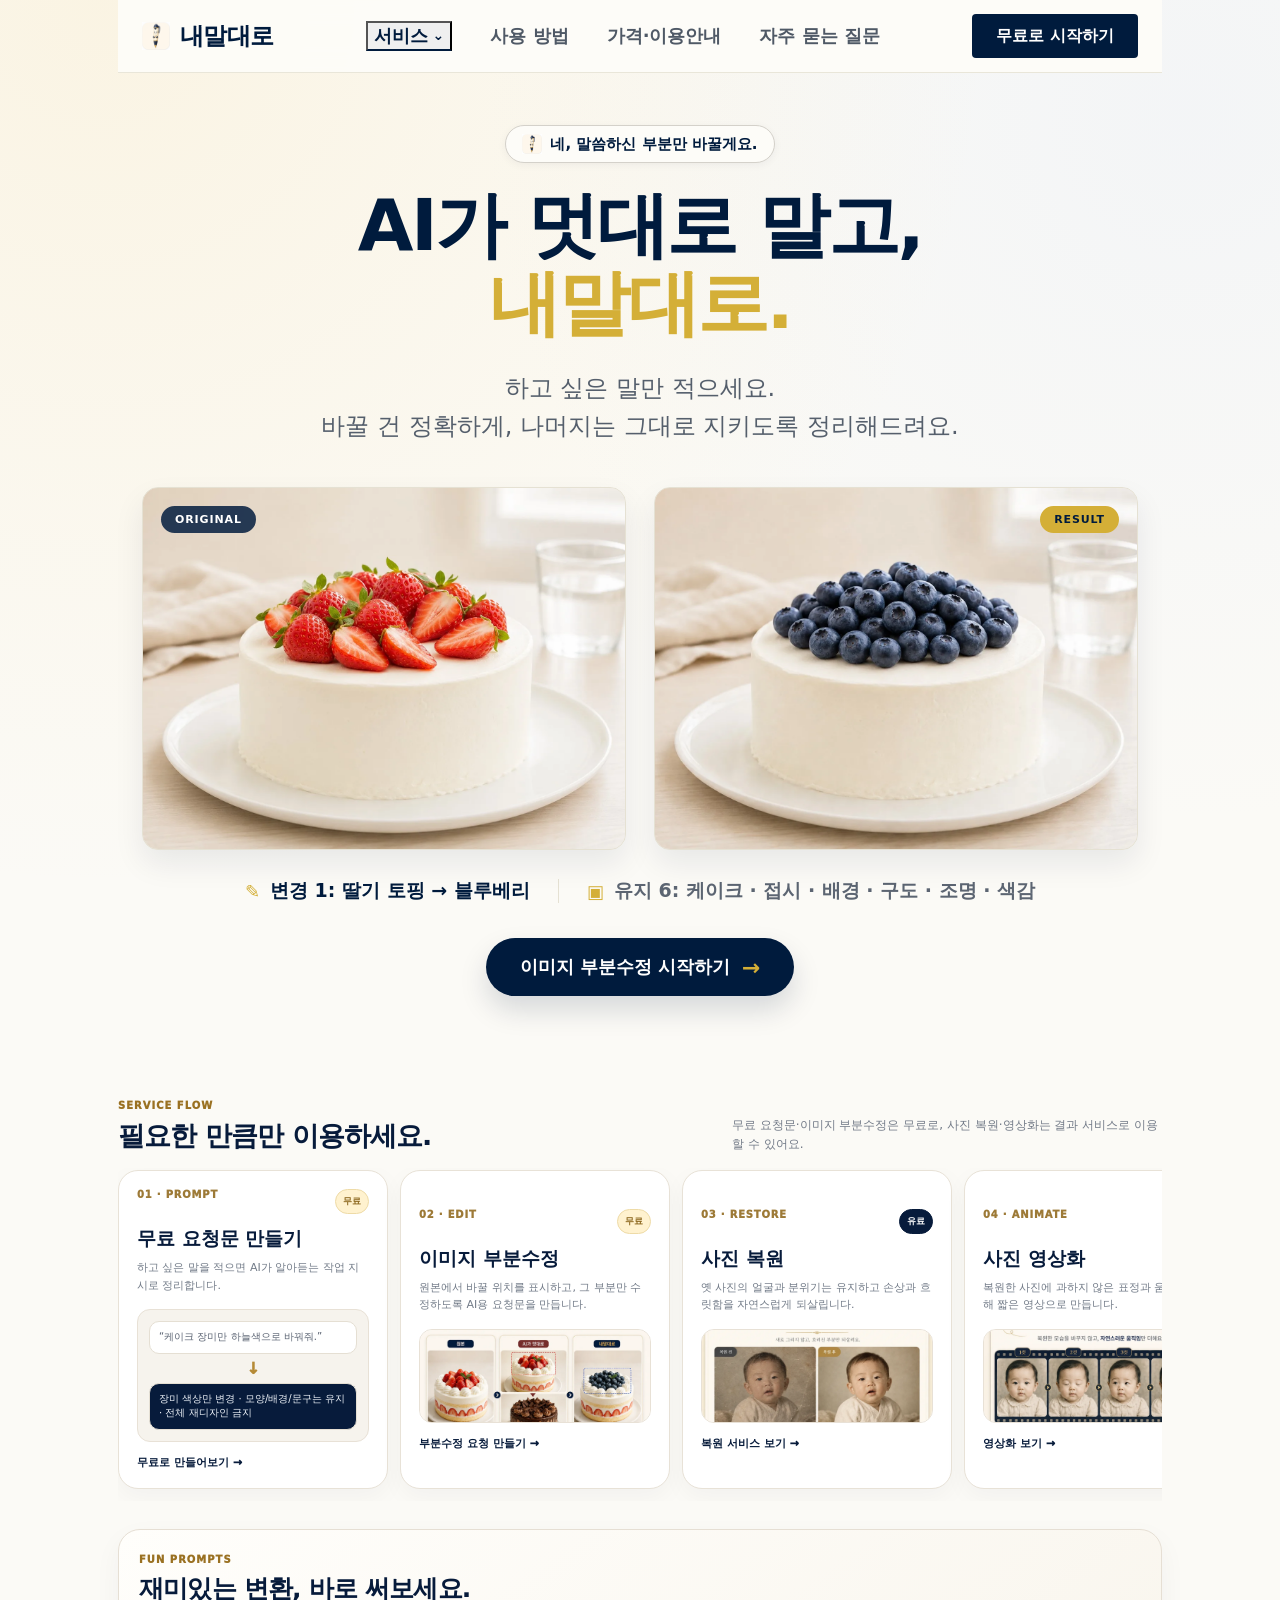
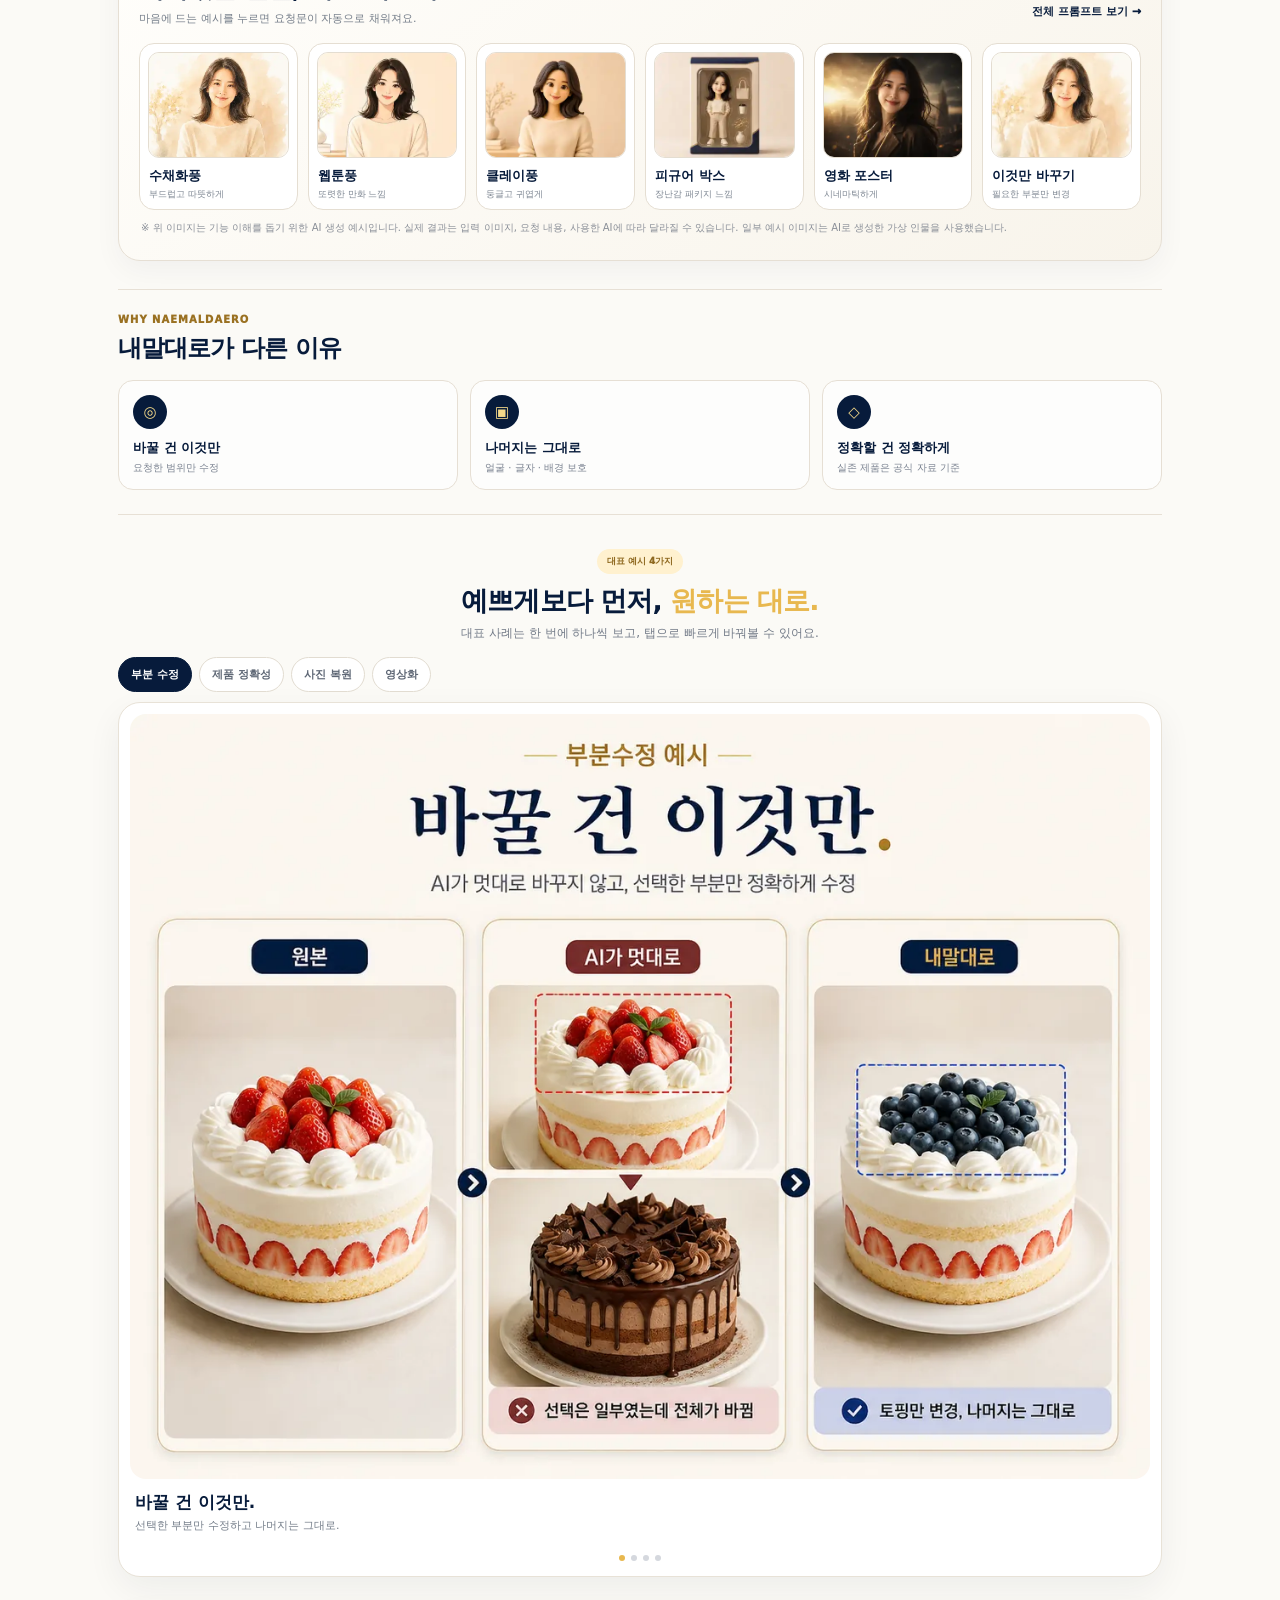
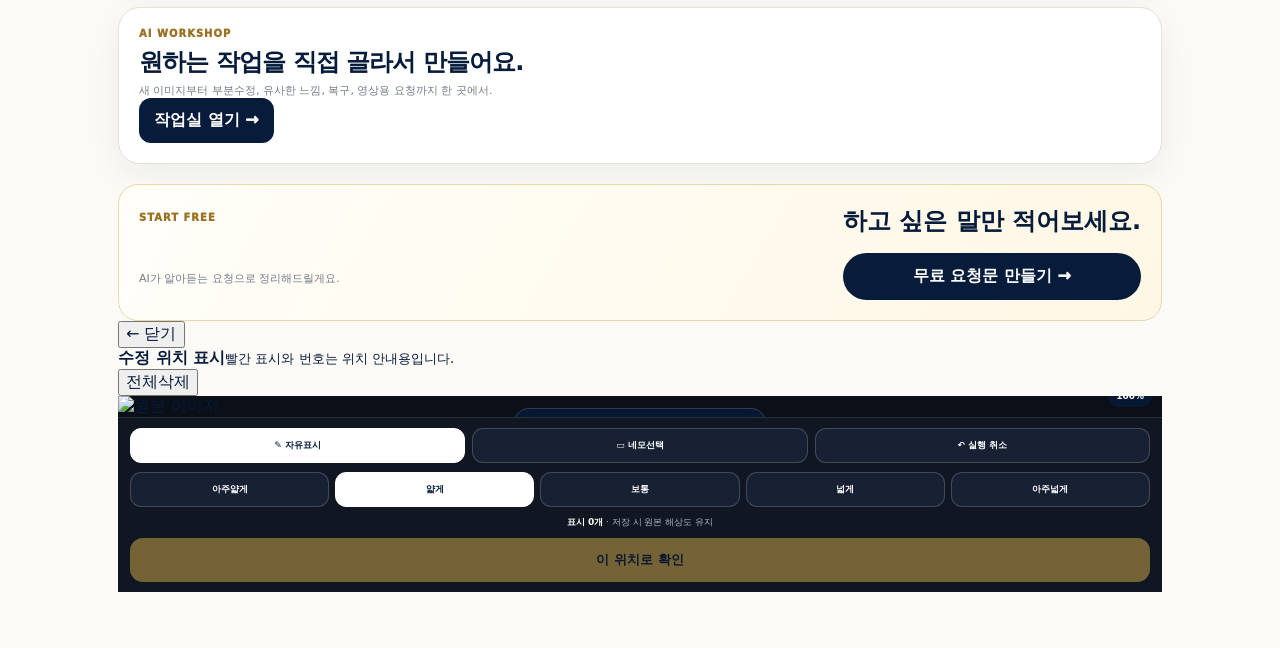
==== commit 668260a2: "Load prompt presets before three-tool navigation" ====
--- a/index.html
+++ b/index.html
@@ -6,7 +6,7 @@
 <title>내말대로 | AI 요청 최적화 · 사진 복원 · 영상화</title>
 <link rel="stylesheet" href="./assets/css/site.css?v=split5">
 <link rel="stylesheet" href="./assets/css/photo-editor.css?v=split2">
-<link rel="stylesheet" href="./assets/css/home-prompt-teaser.css?v=1">
+<link rel="stylesheet" href="./assets/css/home-prompt-teaser.css?v=5">
 <style>
 .fun-prompts-note{margin:10px 2px 0;color:#8a8f98;font-size:10px;line-height:1.55;text-align:left}
 @media(max-width:640px){.fun-prompts-note{font-size:9.5px;margin-top:9px}}
@@ -117,7 +117,7 @@
       <button class="fun-prompt-card" data-kind="clay" onclick="applyPresetCard('clay')"><div class="fun-prompt-preview"><img src="./assets/examples/hero-before-v3.webp?v=hero-v3-1" alt="클레이풍 변환 예시"></div><strong>클레이풍</strong><small>둥글고 귀엽게</small></button>
       <button class="fun-prompt-card" data-kind="figure" onclick="applyPresetCard('figure-box')"><div class="fun-prompt-preview"><img src="./assets/examples/example-poster.webp?v=nmd9" alt="피규어 박스 변환 예시"></div><strong>피규어 박스</strong><small>장난감 패키지 느낌</small></button>
       <button class="fun-prompt-card" data-kind="movie" onclick="applyPresetCard('movie-poster')"><div class="fun-prompt-preview"><img src="./assets/examples/example-poster.webp?v=nmd9" alt="영화 포스터 변환 예시"></div><strong>영화 포스터</strong><small>시네마틱하게</small></button>
-      <button class="fun-prompt-card" data-kind="edit" onclick="applyPresetCard('topping-change')"><div class="fun-prompt-preview"><img src="./assets/examples/hero-after-v3.webp?v=hero-v3-1" alt="부분수정 변환 예시"></div><strong>이것만 바꾸기</strong><small>필요한 부분만 변경</small></button>
+      <button class="fun-prompt-card" data-kind="edit" onclick="applyPresetCard('topping-change')"><div class="fun-prompt-preview"><img src="./assets/examples/hero-after-v3.webp?v=hero-v3-1" alt="안경만 추가하는 부분수정 예시"></div><strong>이것만 바꾸기</strong><small>필요한 부분만 변경</small></button>
     </div>
     <button class="fun-prompts-foot" type="button" onclick="openPresetGalleryHome()">전체 프롬프트 보기 →</button>
     <p class="fun-prompts-note">※ 위 이미지는 기능 이해를 돕기 위한 AI 생성 예시입니다. 실제 결과는 입력 이미지, 요청 내용, 사용한 AI에 따라 달라질 수 있습니다. 일부 예시 이미지는 AI로 생성한 가상 인물을 사용했습니다.</p>
@@ -159,203 +159,50 @@
       <button class="more-card" onclick="openModule('protect')"><div class="more-preview date">08.23 → 08.30</div><strong>날짜만 변경</strong><small>문구·레이아웃 유지</small></button>
       <button class="more-card" onclick="openModule('protect')"><div class="more-preview qr"></div><strong>QR 유지</strong><small>인식 요소 재해석 금지</small></button>
       <button class="more-card" onclick="openModule('protect')"><div class="more-preview remove"></div><strong>사람 제거</strong><small>배경 전체 재생성 금지</small></button>
-      <button class="more-card" onclick="openModule('protect')"><div class="more-preview bg"></div><strong>배경 변경</strong><small>피사체는 그대로</small></button>
-      <button class="more-card" onclick="openModule('create')"><div class="more-preview copy">SALE → OPEN</div><strong>문구 수정</strong><small>지정 문구만 변경</small></button>
+      <button class="more-card" onclick="openModule('protect')"><div class="more-preview bg"></div><strong>배경 변경</strong><small>피사체는 유지</small></button>
     </div>
   </section>
 
   <section class="workshop">
-    <div class="workshop-head">
-      <div><span class="section-label">RESULT WORKSHOP</span><h2>결과물까지 필요하다면 맡겨주세요.</h2><p>사진 복원 · 고화질화 · 사진 영상화</p></div>
-      <button onclick="openPage('studio')">작업실 보기 →</button>
-    </div>
-    <div class="workshop-grid">
-      <div class="work-thumb"><img src="./assets/examples/example-restore.webp?v=nmd9" alt="사진 복원 결과 예시"><span>사진 복원</span></div>
-      <div class="work-thumb"><img src="./assets/examples/example-restore.webp?v=nmd9" alt="사진 고화질화 결과 예시"><span>고화질화</span></div>
-      <div class="work-thumb"><img src="./assets/examples/example-video.webp?v=nmd9" alt="사진 영상화 결과 예시"><span>사진 영상화</span></div>
-    </div>
+    <div><span class="section-label">AI WORKSHOP</span><h2>원하는 작업을 직접 골라서 만들어요.</h2><p>새 이미지부터 부분수정, 유사한 느낌, 복구, 영상용 요청까지 한 곳에서.</p></div>
+    <button onclick="openPage('studio')">작업실 열기 →</button>
   </section>
 
   <section class="final-cta">
-    <div><h2>원하는 것만 편하게 말하세요.</h2><p>나머지는 내말대로가 정리할게요.</p></div>
-    <button onclick="openModule('create')">무료로 시작하기 →</button>
-  </section>
-
-  <footer class="site-footer">
-    <div class="foot-brand"><strong>내말대로</strong><small>AI가 멋대로 말고, 내말대로.</small></div>
-    <div class="foot-col"><b>서비스</b><button onclick="openModule('create')">무료 요청문</button><button onclick="openModule('photo')">이미지 부분수정</button><button onclick="openPage('restore')">사진 복원</button><button onclick="openPage('animate')">영상화</button></div>
-    <div class="foot-col"><b>안내</b><button onclick="goHome()">서비스 소개</button><button onclick="openPage('tools')">이용 안내</button><button onclick="openPage('studio')">문의하기</button><button type="button">개인정보처리방침</button></div>
-    <div class="copyright">© 2026 내말대로</div>
-  </footer>
+    <span class="section-label">START FREE</span>
+    <h2>하고 싶은 말만 적어보세요.</h2>
+    <p>AI가 알아듣는 요청으로 정리해드릴게요.</p>
+    <button onclick="openModule('create')">무료 요청문 만들기 →</button>
+  </section>
 </main>
 
-<section id="page-tools" class="page-screen">
-  <div class="page-back"><button onclick="goBack()">← 뒤로</button></div>
-  <div class="page-hero"><div class="section-kicker">FREE AI TOOLS</div><h1>무료 AI 도구</h1><p>AI에 직접 넣을 요청을 쉽게 만드는 도구들이에요.</p></div>
-  <div class="home-grid">
-    <button class="home-card" onclick="openModule('create')"><div class="icon">✦</div><strong>이미지 프롬프트 만들기</strong><span>짧게 적어도 사용할 AI에 맞춰 요청을 완성해요.</span></button>
-    <button class="home-card" onclick="openModule('photo')"><div class="icon">▧</div><strong>사진에서 이것만 수정</strong><span>바꿀 곳을 표시하고 나머지는 그대로 유지하도록 요청해요.</span></button>
-    <button class="home-card" onclick="openModule('similar')"><div class="icon">◈</div><strong>이 이미지 느낌으로</strong><span>참고 이미지의 분위기를 새 이미지에 활용해요.</span></button>
-    <button class="home-card" onclick="openModule('recover')"><div class="icon">↺</div><strong>AI 이미지가 이상해요</strong><span>처음 원본에서 다시 시도하는 복구 요청을 만들어요.</span></button>
-    <button class="home-card" onclick="openModule('video')"><div class="icon">▶</div><strong>사진 → 영상 프롬프트</strong><span>움직임과 고정할 부분을 나눠 정리해요.</span></button>
-    <button class="home-card" onclick="openModule('protect')"><div class="icon">▣</div><strong>원본 안 바뀌게 요청</strong><span>바꾸면 안 되는 요소를 빠르게 추가해요.</span></button>
+<section id="page-restore" class="page-screen"><div class="page-head"><button class="back" onclick="goBack()">← 뒤로</button><div><span class="section-label">RESTORE</span><h1>사진 복원</h1><p>얼굴과 분위기는 유지하고 손상과 흐릿함만 자연스럽게 복원합니다.</p></div></div><div class="card"><h2>현재 준비 중입니다.</h2><div class="desc">복원 원칙·주문 흐름·결과 전달 방식을 정리하고 있어요.</div></div></section>
+<section id="page-animate" class="page-screen"><div class="page-head"><button class="back" onclick="goBack()">← 뒤로</button><div><span class="section-label">ANIMATE</span><h1>사진 영상화</h1><p>복원한 사진에 과하지 않은 움직임을 더해 짧은 영상으로 만듭니다.</p></div></div><div class="card"><h2>현재 준비 중입니다.</h2><div class="desc">영상화 원칙·길이·결과 전달 방식을 정리하고 있어요.</div></div></section>
+<section id="page-studio" class="page-screen"><div class="page-head"><button class="back" onclick="goBack()">← 뒤로</button><div><span class="section-label">AI WORKSHOP</span><h1>AI 작업실</h1><p>원하는 작업을 선택해 바로 요청문을 만들 수 있어요.</p></div></div><div class="studio-grid"><button onclick="openModule('create')"><strong>새 이미지 요청문</strong><small>이미지 생성·광고·포스터</small></button><button onclick="openModule('photo')"><strong>이미지 부분수정</strong><small>원본을 올리고 위치 표시</small></button><button onclick="openModule('similar')"><strong>이 이미지 느낌으로</strong><small>톤·구도·화풍 참고</small></button><button onclick="openModule('recover')"><strong>AI 이미지가 이상해요</strong><small>원본 기준으로 다시 복구</small></button><button onclick="openModule('video')"><strong>사진 → 영상 프롬프트</strong><small>움직임만 안전하게 추가</small></button><button onclick="openModule('protect')"><strong>원본 안 바뀌게 요청</strong><small>얼굴·글자·제품 보호</small></button></div></section>
+
+<section id="module-create" class="module">
+  <div class="module-head"><button class="back" onclick="goBack()">← 뒤로</button><div><div class="module-title">이미지 요청문 만들기</div><div class="module-sub">하고 싶은 말을 편하게 적으면, AI가 이해하기 좋은 요청으로 정리해요.</div></div></div>
+  <div class="card"><h2>무엇을 만들고 싶나요?</h2><div class="desc">원하는 내용을 편하게 적어주세요. 전문적인 표현은 몰라도 괜찮아요.</div><textarea id="createCore" class="wide textarea" placeholder="예) 매장 외부에 붙일 갤럭시 S26 행사 포스터를 만들고 싶어요. 단골 1,400명 돌파 기념이고, 기기가격 1,000원과 공시지원금·제휴카드 조건을 보여주고 싶어요."></textarea><div class="field"><div class="label">어디에 쓸 건가요?</div><div class="choice" id="useChoices"><button data-v="SNS">SNS</button><button data-v="포스터">포스터</button><button data-v="프로필">프로필</button><button class="active" data-v="제품">제품</button><button data-v="앱 UI">앱 UI</button></div></div><div class="field"><div class="label">비율 · 출력 규격</div><div class="choice" id="ratioChoices"><button class="active" data-v="세로 9:16">세로 9:16</button><button data-v="1:1">1:1</button><button data-v="가로 16:9">가로 16:9</button><button data-v="자동">자동</button><button data-v="__custom_ratio__">직접 입력</button></div><input id="customRatio" class="choice-extra" placeholder="예) A1 세로, 1080×1350, 4:5"></div><div class="field"><div class="label">분위기</div><div class="choice" id="moodChoices"><button data-v="깔끔">깔끔</button><button data-v="감성">감성</button><button data-v="귀여움">귀여움</button><button data-v="고급">고급</button><button data-v="자연스러움">자연스러움</button><button class="active" data-v="__custom_mood__">직접 입력</button></div><input id="customMood" class="choice-extra show" placeholder="원하는 분위기를 직접 입력해 주세요"></div><div class="field"><div class="label">이미지 안의 글자</div><div class="choice" id="textChoices"><button class="active" data-v="사용자가 요청한 문구만 사용하고, 작업 설명·용도 설명·지시 문장은 이미지 안의 글자로 넣지 말 것">요청한 문구만</button><button data-v="글자 없음">글자 없음</button><button data-v="지정 문구만">지정 문구만</button></div></div><div class="field"><div class="label">결과 형태</div><div class="choice" id="outputChoices"><button class="active" data-v="실제 설치 장면이나 목업이 아닌, 바로 사용할 수 있는 최종 그래픽 디자인 자체">최종 디자인</button><button data-v="실제 사용 장면이 포함된 목업 이미지">목업</button></div></div><div class="field"><div class="label">실존 제품 정확성</div><div class="choice" id="accuracyChoices"><button class="active" data-v="exact">정확하게</button><button data-v="similar">비슷해도 됨</button></div></div><div class="field preset-gallery-field"><div class="label">요즘 많이 쓰는 변환</div><div class="hint">막막하면 하나 눌러보세요. 예시가 바로 채워져요.</div><div class="preset-filter"><button class="active" data-preset-filter="all">전체</button><button data-preset-filter="style">화풍 변환</button><button data-preset-filter="fun">재미 변환</button><button data-preset-filter="practical">실전 수정</button></div><div id="presetGrid" class="preset-grid"></div><button id="presetMoreBtn" type="button" class="preset-more">예시 더 보기</button></div><div class="field"><div class="label">사용할 AI</div><div class="choice" id="aiChoices"><button class="active" data-v="GPT">GPT</button><button data-v="Gemini">Gemini</button><button data-v="Google Flow">Google Flow</button><button data-v="Claude Code">Claude Code</button></div></div><div id="aiTip" class="tip">✨ GPT용: 핵심 목적·정확성·구성 조건을 분명하게 하되 필요 이상으로 장황하지 않게 만들어요.</div><div class="actions"><button class="primary" onclick="makeCreatePrompt()">요청 만들기</button></div><div id="createResult" class="result"><textarea id="createOutput" readonly></textarea><div class="result-actions"><button class="secondary" onclick="copyText('createOutput')">복사</button><button class="primary" onclick="openSelectedAI('create')" id="openSelectedAiBtn">GPT 열기</button></div></div></div>
+</section>
+
+<section id="module-photo" class="module photo-module">
+  <div class="module-head"><button class="back" onclick="goBack()">← 뒤로</button><div><div class="module-title">사진에서 이것만 수정</div><div class="module-sub">원본은 그대로 두고, 수정 위치는 전체화면에서 편하게 표시해요.</div></div></div>
+  <div class="step-nav" id="photoStepNav"><button class="active" data-step="1">1 원본 업로드</button><button data-step="2">2 수정 위치 표시</button><button data-step="3">3 수정 내용 입력</button><button data-step="4">4 요청문 생성</button></div>
+  <div class="card photo-step-card"><h2>1. 원본 이미지를 올려주세요</h2><div class="desc">원본 파일은 수정하거나 압축하지 않습니다. 편집 화면에서는 보기 좋게 맞춰 보여주고, 가이드 이미지는 원본 픽셀 크기로 따로 만듭니다.</div><div class="photo-pick-row"><button class="primary" onclick="document.getElementById('photoInput').click()">사진 선택</button><span id="photoFileName">선택된 사진 없음</span><input id="photoInput" type="file" accept="image/*" hidden></div><div class="photo-preview" id="photoPreview"><div>사진을 선택한 뒤<br><button class="ghost-inline" id="photoOpenEditor" type="button" disabled>수정 위치 표시하기</button><br>를 눌러 전체화면에서 표시할 수 있어요.</div></div></div>
+  <div class="card photo-step-card"><h2>2. 표시한 곳에서 무엇을 바꿀까요?</h2><div class="desc">각 번호에 원하는 수정만 적어주세요. 같은 번호 안에 여러 번 표시해도 하나의 수정 대상으로 묶고, 표시 안에 함께 들어온 다른 요소는 요청하지 않았다면 유지합니다.</div><div id="photoRegionRequests" class="photo-region-list"></div><div id="photoNoRegion" class="photo-empty-note">아직 표시된 영역이 없습니다. 위에서 <b>수정 위치 표시하기</b>를 눌러 영역을 표시해 주세요.</div></div>
+  <div class="card photo-step-card"><h2>3. 공통 유지 조건</h2><div class="desc">표시하지 않은 곳도 원본 그대로 유지되도록 요청에 함께 넣어요.</div><div class="choice multi" id="photoKeep"><button data-v="얼굴">얼굴</button><button data-v="글자와 숫자">글자/숫자</button><button data-v="로고와 QR">로고/QR</button><button data-v="제품 외형">제품</button><button data-v="배경과 구도">배경/구도</button><button data-v="색감과 조명">색감/조명</button></div></div>
+  <div class="card photo-step-card"><h2>4. 사용할 AI</h2><div class="choice" id="photoAiChoices"><button class="active" data-v="GPT">GPT</button><button data-v="Gemini">Gemini</button><button data-v="Google Flow">Google Flow</button><button data-v="Claude Code">Claude Code</button></div><div class="actions"><button class="primary" onclick="makePhotoPrompt()">부분수정 요청 만들기</button></div><div id="photoResult" class="result"><textarea id="photoOutput" readonly></textarea><div class="result-actions"><button class="secondary" onclick="copyText('photoOutput')">복사</button><button class="primary" id="photoOpenAiBtn" onclick="openSelectedAI('photo')">GPT 열기</button></div></div></div>
+</section>
+
+<div class="photo-editor" id="photoEditor" aria-hidden="true">
+  <div class="photo-editor-bar">
+    <button onclick="closePhotoEditor()">← 닫기</button>
+    <div><strong>수정 위치 표시</strong><small>빨간 표시와 번호는 위치 안내용입니다.</small></div>
+    <button class="danger-link" onclick="clearPhotoMarks()">전체삭제</button>
   </div>
-</section>
-
-<section id="page-studio" class="page-screen">
-  <div class="page-back"><button onclick="goBack()">← 뒤로</button></div>
-  <div class="page-hero"><div class="section-kicker">AI STUDIO</div><h1>AI 작업실</h1><p>프롬프트가 아니라 실제 결과가 필요할 때 이용하는 유료 서비스 영역이에요.</p></div>
-  <div class="studio-grid">
-    <div class="studio-card" onclick="openPage('restore')"><div class="studio-icon">▧</div><h3>오래된 사진 복원</h3><p>흐릿함·스크래치·색바램을 복원하고 고화질 결과를 받는 작업.</p><span class="price-tag">유료 서비스</span><span class="coming">준비 중</span></div>
-    <div class="studio-card" onclick="openPage('upscale')"><div class="studio-icon">⌕</div><h3>사진 고화질화</h3><p>작거나 흐린 사진을 업스케일하고 디테일을 개선하는 작업.</p><span class="price-tag">유료 서비스</span><span class="coming">준비 중</span></div>
-    <div class="studio-card" onclick="openPage('animate')"><div class="studio-icon">▶</div><h3>복원 사진 영상화</h3><p>복원된 인물 사진을 자연스럽게 움직이는 짧은 영상으로 만드는 작업.</p><span class="price-tag">유료 서비스</span><span class="coming">준비 중</span></div>
-  </div>
-</section>
-
-<section id="page-restore" class="page-screen detail-shell">
-  <div class="page-back"><button onclick="goBack()">← AI 작업실</button></div>
-  <div class="detail-callout"><h2>오래된 사진 복원</h2><p>사진을 업로드하면 복원 미리보기를 만들고, 전후 비교 후 고화질 결과를 받는 유료 서비스로 연결할 예정이에요.</p></div>
-  <div class="card"><h2>예정 흐름</h2><div class="desc">사진 업로드 → 복원 미리보기 → 전/후 비교 → 결제 → 고화질 결과 받기</div><button class="primary" style="width:100%" disabled>준비 중</button></div>
-</section>
-
-<section id="page-upscale" class="page-screen detail-shell">
-  <div class="page-back"><button onclick="goBack()">← AI 작업실</button></div>
-  <div class="detail-callout"><h2>사진 고화질화</h2><p>작거나 흐린 사진을 선명하게 개선하고 더 큰 해상도로 받을 수 있는 서비스로 준비할 예정이에요.</p></div>
-  <div class="card"><h2>예정 흐름</h2><div class="desc">사진 업로드 → 품질 분석 → 고화질 미리보기 → 결제 → 결과 받기</div><button class="primary" style="width:100%" disabled>준비 중</button></div>
-</section>
-
-<section id="page-animate" class="page-screen detail-shell">
-  <div class="page-back"><button onclick="goBack()">← AI 작업실</button></div>
-  <div class="detail-callout"><h2>복원 사진 영상화</h2><p>복원된 인물 사진을 짧고 자연스럽게 움직이는 영상으로 만드는 유료 서비스로 준비할 예정이에요.</p></div>
-  <div class="card"><h2>예정 흐름</h2><div class="desc">복원 사진 선택 → 움직임 선택 → 미리보기 → 결제 → 전체 영상 받기</div><button class="primary" style="width:100%" disabled>준비 중</button></div>
-</section>
-
-<section id="module-create" class="module">
-  <div class="module-head"><button class="back" onclick="goBack()">← 뒤로</button><div><div class="module-title">이미지 프롬프트 만들기</div><div class="module-sub">짧게 적어도 괜찮아요. 선택한 조건으로 자동 보완해드려요.</div></div></div>
-  <div class="card">
-    <h2>원하는 걸 편하게 적어주세요.</h2>
-    <div class="desc">짧게, 반말로, 생각나는 대로 적어도 괜찮아요. 작업 설명과 실제 요청은 내말대로가 정리해드려요.</div>
-    <textarea id="createCore" class="wide textarea" placeholder="예) 갤럭시 S26 행사 이미지 만들고 싶어&#10;단골 1400명 기념이고 기계가격 1,000원 강조&#10;매장 앞에 붙일 거라 눈에 잘 띄고 고급스럽게"></textarea>
-    <div class="field create-example-field">
-      <div class="label">어떻게 적을지 막막하면 예시부터 눌러보세요.</div>
-      <div class="choice create-example-choices">
-        <button type="button" onclick="fillCreateExample('product')">제품 홍보 예시</button>
-        <button type="button" onclick="fillCreateExample('poster')">포스터 예시</button>
-        <button type="button" onclick="fillCreateExample('sns')">SNS 이미지 예시</button>
-      </div>
-      <div class="hint">예시는 입력칸에만 채워져요. 그대로 써도 되고 내 상황에 맞게 대충 고쳐도 괜찮아요.</div>
-    </div>
-    <div class="field"><div class="label">어디에 쓸 건가요?</div><div class="choice" id="useChoices"><button class="active" data-v="SNS">SNS</button><button data-v="포스터">포스터</button><button data-v="프로필">프로필</button><button data-v="제품">제품</button><button data-v="앱 UI">앱 UI</button></div></div>
-    <div class="field"><div class="label">비율 · 출력 규격</div><div class="choice" id="ratioChoices"><button class="active" data-v="세로 9:16">세로 9:16</button><button data-v="1:1">1:1</button><button data-v="가로 16:9">가로 16:9</button><button data-v="자동">자동</button><button data-v="__custom_ratio__">직접 입력</button></div><input id="customRatio" class="wide mini-input" placeholder="예) A1 / A1 가로 / 594×841mm / 1080×1920px / 4:5"></div>
-    <div class="field"><div class="label">분위기</div><div class="choice" id="moodChoices"><button class="active" data-v="깔끔하고 세련된">깔끔</button><button data-v="감성적인">감성</button><button data-v="귀여운">귀여움</button><button data-v="고급스러운">고급</button><button data-v="자연스러운">자연스러움</button><button data-v="__custom_mood__">직접 입력</button></div><input id="customMood" class="wide mini-input" placeholder="예) 애플 광고처럼 미니멀하고 차가운 느낌"></div>
-    <div class="field"><div class="label">이미지 안 글자는?</div><div class="choice" id="textChoices"><button class="active" data-v="임의 글자 금지">임의 글자 금지</button><button data-v="지정 문구만">지정 문구만</button><button data-v="글자 없음">글자 없음</button></div></div>
-    <div class="field"><div class="label">결과 이미지는 어떤 모습으로 만들까요?</div><div class="choice" id="outputChoices"><button class="active" data-v="design">디자인만</button><button data-v="mockup">실제 사용 모습</button><button data-v="auto">AI가 판단</button></div><div class="hint">포스터·VMD 자체가 필요하면 디자인만, 실제 적용 모습을 보고 싶다면 실제 사용 모습을 선택하세요.</div></div>
-    <div class="field"><div class="label">정확한 실존 제품·모델이 들어가나요?</div><div class="choice" id="accuracyChoices"><button class="active" data-v="auto">자동 판단</button><button data-v="exact">네, 정확해야 해요</button><button data-v="similar">비슷해도 괜찮아요</button></div><div class="hint">아이폰·갤럭시·자동차·가전처럼 실제 모델 외형이 중요하면 공식 자료 확인 지시를 자동으로 넣어요.</div></div>
-    <div class="field"><div class="label">어느 AI로 만들 건가요?</div><div class="choice" id="aiChoices"><button class="active" data-v="GPT">GPT</button><button data-v="Gemini">Gemini</button><button data-v="Google Flow">Google Flow</button><button data-v="Claude Code">Claude Code</button></div></div>
-    <div class="field preset-gallery-field">
-      <div class="label">요즘 많이 쓰는 변환</div>
-      <div class="hint">막막하면 하나 눌러보세요. 예시가 바로 채워져요.</div>
-      <div class="preset-filter" id="presetFilter">
-        <button type="button" class="active" data-preset-filter="all">전체</button>
-        <button type="button" data-preset-filter="style">화풍 변환</button>
-        <button type="button" data-preset-filter="fun">재미 변환</button>
-        <button type="button" data-preset-filter="practical">실전 수정</button>
-      </div>
-      <div class="preset-grid" id="presetGrid"></div>
-      <button type="button" class="preset-more" id="presetMoreBtn">예시 더 보기</button>
-    </div>
-    <div id="aiTip" class="notice">GPT용: 핵심 목적·정확성·구성 조건을 분명하게 하되 필요 이상으로 장황하지 않게 만들어요.</div>
-    <div class="actions" style="margin-top:13px"><button class="primary" onclick="makeCreatePrompt()">AI 맞춤 이미지 요청 만들기</button></div>
-    <div id="createResult" class="result"><textarea id="createOutput" readonly></textarea><div class="result-actions"><button class="secondary" onclick="copyText('createOutput')">요청 복사</button><button id="openSelectedAiBtn" class="primary" onclick="openSelectedAI()">GPT 열기</button></div></div>
-  </div>
-</section>
-
-<section id="module-photo" class="module">
-  <div class="module-head"><button class="back" onclick="goBack()">← 뒤로</button><div><div class="module-title">사진에서 이것만 수정</div><div class="module-sub">원본은 그대로 두고, 수정 위치는 전체화면에서 편하게 표시해요.</div></div></div>
-  <div class="photo-tool">
-    <div class="photo-stepbar"><span>1 원본 업로드</span><span>2 수정 위치 표시</span><span>3 수정 내용 입력</span><span>4 요청문 생성</span></div>
-
-    <div class="photo-card">
-      <h2>1. 원본 이미지를 올려주세요</h2>
-      <p>원본 파일은 수정하거나 압축하지 않습니다. 편집 화면에서는 보기 좋게 맞춰 보여주고, 가이드 이미지는 원본 픽셀 크기로 따로 만듭니다.</p>
-      <div class="photo-upload">
-        <label for="photoInput">사진 선택</label>
-        <input id="photoInput" type="file" accept="image/*" onchange="loadPhotoFile(event)">
-        <span class="photo-file-name" id="photoFileName">선택된 사진 없음</span>
-      </div>
-      <div class="photo-empty" id="photoEmpty">사진을 선택한 뒤 <b>수정 위치 표시하기</b>를 눌러 전체화면에서 표시할 수 있어요.</div>
-      <div class="photo-summary" id="photoSummary">
-        <div class="photo-summary-preview">
-          <canvas id="photoPreviewCanvas"></canvas>
-          <span class="photo-summary-badge" id="photoGuideBadge">원본 준비 완료</span>
-        </div>
-        <div class="photo-summary-meta">
-          <span id="photoResolutionText"></span>
-          <div class="photo-summary-actions">
-            <button class="secondary" id="photoEditGuideBtn" onclick="openPhotoEditor()">수정 위치 표시하기</button>
-            <button class="secondary" id="photoDownloadGuideBtn" onclick="downloadPhotoGuide()" style="display:none">가이드 저장</button>
-          </div>
-        </div>
-        <div class="photo-guide-note" id="photoGuideNote">빨간 표시가 있는 가이드 이미지는 위치 안내용입니다. 실제 결과에는 빨간 표시가 들어가지 않도록 요청문에 자동으로 명시합니다.</div>
-      </div>
-    </div>
-
-    <div class="photo-card">
-      <h2>2. 실제로 무엇을 바꿀까요?</h2>
-      <p>예: “케이크 위 딸기만 블루베리로 바꿔줘.” 표시 안에 글자나 배경이 같이 들어가도, 요청하지 않았다면 유지하도록 정리합니다.</p>
-      <textarea id="photoEditCore" class="wide textarea" placeholder="예) 케이크 위 딸기 토핑만 블루베리로 바꿔줘"></textarea>
-
-      <div class="field">
-        <div class="label">특히 꼭 유지해야 할 것이 있나요?</div>
-        <div class="choice multi" id="photoKeep">
-          <button data-v="인물 얼굴과 인물 특징">얼굴/인물</button>
-          <button data-v="글자·숫자·날짜">글자/숫자</button>
-          <button data-v="로고와 QR 코드">로고/QR</button>
-          <button data-v="배경과 주변 장식">배경/장식</button>
-          <button data-v="구도·크롭·비율">구도/비율</button>
-          <button data-v="제품 외형과 모델 특징">제품 외형</button>
-          <button data-v="색감과 조명">색감/조명</button>
-        </div>
-        <div class="hint">선택하지 않아도 요청하지 않은 부분은 기본적으로 유지하도록 요청합니다.</div>
-      </div>
-
-      <div class="field">
-        <div class="label">어느 AI에서 사용할까요?</div>
-        <div class="choice" id="photoAiChoices">
-          <button class="active" data-v="GPT">GPT</button>
-          <button data-v="Gemini">Gemini</button>
-          <button data-v="Google Flow">Google Flow</button>
-          <button data-v="Claude Code">Claude Code</button>
-        </div>
-      </div>
-
-      <div class="photo-ai-note">
-        <b>AI에 넣을 순서</b><br>
-        ① 표시 없는 원본 이미지 → ② 빨간 표시가 있는 가이드 이미지 → ③ 아래에서 만든 요청문
-      </div>
-
-      <div class="actions" style="margin-top:13px">
-        <button class="primary" onclick="makePhotoPrompt()">부분수정 요청 만들기</button>
-      </div>
-
-      <div id="photoResult" class="result">
-        <textarea id="photoOutput" readonly></textarea>
-        <div class="result-actions">
-          <button class="secondary" onclick="copyText('photoOutput')">요청 복사</button>
-          <button class="secondary" onclick="downloadPhotoGuide()">가이드 이미지 저장</button>
-          <button id="photoOpenAiBtn" class="primary" onclick="openPhotoAI()">GPT 열기</button>
-        </div>
-      </div>
-    </div>
-  </div>
-
-  <div class="photo-full-editor" id="photoFullEditor" aria-hidden="true">
-    <div class="photo-editor-top">
-      <button onclick="cancelPhotoEditor()">취소</button>
-      <strong>수정 위치 표시</strong>
-      <button class="danger" onclick="clearPhotoMarks()">전체 지우기</button>
-    </div>
+  <div class="photo-editor-stage-wrap" id="photoEditorStageWrap">
     <div class="photo-editor-stage" id="photoEditorStage">
+      <img id="photoEditorImage" alt="원본 이미지">
       <canvas id="photoEditorCanvas"></canvas>
       <div class="photo-editor-tip" id="photoEditorTip">한 손가락으로 자유표시 · 두 손가락으로 확대/이동</div>
       <div class="photo-zoom-chip" id="photoZoomChip">100%</div>
@@ -377,6 +224,7 @@
       <button class="photo-editor-confirm" id="photoEditorConfirm" onclick="confirmPhotoEditor()" disabled>이 위치로 확인</button>
     </div>
   </div>
+</div>
 </section>
 
 <section id="module-similar" class="module">
@@ -400,8 +248,9 @@
 </section>
 
 </div>
-<script src="./assets/js/app.js?v=split5"></script>
+<script src="./assets/js/prompt-presets-v2.js?v=1"></script>
+<script src="./assets/js/app.js?v=split6"></script>
 <script src="./assets/js/photo-editor.js?v=split2"></script>
-<script src="./assets/js/home-prompt-teaser.js?v=1"></script>
+<script src="./assets/js/home-prompt-teaser.js?v=5"></script>
 </body>
-</html>
+</html>
--- a/assets/css/home-prompt-teaser.css
+++ b/assets/css/home-prompt-teaser.css
@@ -1,18 +1,39 @@
-/* Home prompt teaser v1 */
+/* Home prompt teaser v4 — reliable individual images */
 .fun-prompts{margin-top:28px;padding:24px 20px;border:1px solid #e6dfd4;border-radius:22px;background:linear-gradient(145deg,#fffefb,#f8f4eb);box-shadow:0 10px 28px rgba(7,27,59,.045)}
 .fun-prompts-head{display:flex;justify-content:space-between;gap:18px;align-items:end;margin-bottom:16px}
 .fun-prompts-head h2{margin:0;font-size:25px;letter-spacing:-.8px}.fun-prompts-head p{margin:5px 0 0;color:#747d89;font-size:11px;line-height:1.55}.fun-prompts-head button{border:0;background:transparent;color:#071b3b;font-size:11px;font-weight:950;padding:8px 0;cursor:pointer;white-space:nowrap}
 .fun-prompts-grid{display:grid;grid-template-columns:repeat(6,1fr);gap:10px}
 .fun-prompt-card{border:1px solid #e5ded2;background:#fff;border-radius:15px;padding:8px;text-align:left;cursor:pointer;min-width:0;transition:transform .16s ease,box-shadow .16s ease}
 .fun-prompt-card:hover{transform:translateY(-2px);box-shadow:0 9px 22px rgba(7,27,59,.08)}
-.fun-prompt-preview{height:106px;border-radius:11px;overflow:hidden;position:relative;background:#eee8dc;border:1px solid #e4ddd1}.fun-prompt-preview img{width:100%;height:100%;object-fit:cover;display:block}.fun-prompt-preview:after{content:"";position:absolute;inset:0;pointer-events:none}
-.fun-prompt-card[data-kind="watercolor"] img{filter:saturate(.78) contrast(.9) brightness(1.08)}.fun-prompt-card[data-kind="watercolor"] .fun-prompt-preview:after{background:linear-gradient(135deg,rgba(255,245,225,.26),rgba(215,232,246,.18));mix-blend-mode:screen}
-.fun-prompt-card[data-kind="webtoon"] img{filter:saturate(1.35) contrast(1.23) brightness(1.03)}.fun-prompt-card[data-kind="webtoon"] .fun-prompt-preview:after{box-shadow:inset 0 0 0 2px rgba(7,27,59,.08)}
-.fun-prompt-card[data-kind="clay"] img{filter:saturate(1.18) contrast(.88) brightness(1.08) blur(.35px)}.fun-prompt-card[data-kind="clay"] .fun-prompt-preview:after{background:radial-gradient(circle at 50% 35%,rgba(255,255,255,.25),transparent 58%)}
-.fun-prompt-card[data-kind="figure"] .fun-prompt-preview{padding:8px;background:linear-gradient(145deg,#e9ddc4,#f7f2e8)}.fun-prompt-card[data-kind="figure"] img{border-radius:7px;object-fit:cover;border:5px solid rgba(255,255,255,.86);box-shadow:0 5px 10px rgba(7,27,59,.12)}
-.fun-prompt-card[data-kind="movie"] img{filter:contrast(1.18) saturate(.78) brightness(.78)}.fun-prompt-card[data-kind="movie"] .fun-prompt-preview:after{background:linear-gradient(180deg,rgba(7,27,59,.05),rgba(7,27,59,.42))}
-.fun-prompt-card[data-kind="edit"] .fun-prompt-preview:before{content:"딸기 → 블루베리";position:absolute;left:7px;bottom:7px;z-index:2;background:rgba(7,27,59,.82);color:#fff;padding:5px 7px;border-radius:7px;font-size:8px;font-weight:900}
+.fun-prompt-preview{height:106px;border-radius:11px;overflow:hidden;position:relative;background:#eee8dc;border:1px solid #e4ddd1}.fun-prompt-preview img{width:100%!important;height:100%!important;object-fit:cover!important;display:block!important;filter:none!important;image-rendering:auto}.fun-prompt-preview:after{content:"";position:absolute;inset:0;pointer-events:none}
+.fun-prompt-card[data-kind="figure"] .fun-prompt-preview{background:#eee8dc}.fun-prompt-card[data-kind="figure"] img{object-fit:cover!important;border:0!important;box-shadow:none!important;border-radius:0!important}
 .fun-prompt-card strong{display:block;margin:9px 1px 0;font-size:13px}.fun-prompt-card small{display:block;margin:3px 1px 1px;color:#7c8591;font-size:9px;line-height:1.35}
 .fun-prompts-foot{display:none}
+
+.free-tool-switcher-3{grid-template-columns:repeat(3,minmax(0,1fr))!important}
+.free-tool-switcher-3 button{min-width:0;padding-left:7px;padding-right:7px}
+#module-style{padding-bottom:60px}
+#module-style .style-gallery-card{max-width:1180px;margin:0 auto 20px}
+#module-style .preset-gallery-field{margin-top:0}
+#module-style .style-prompt-card{max-width:1180px;margin:0 auto}
+#module-style .style-prompt-card .textarea{min-height:150px;margin-top:14px}
+#module-style .style-prompt-card .result-actions{margin-top:12px}
+
 @media(max-width:860px){.fun-prompts-grid{grid-template-columns:repeat(3,1fr)}}
-@media(max-width:680px){.fun-prompts{width:calc(100% - 32px);margin-left:auto;margin-right:auto;padding:18px 14px}.fun-prompts-head{display:block;margin-bottom:13px}.fun-prompts-head h2{font-size:21px}.fun-prompts-head p{font-size:10px;margin-top:6px}.fun-prompts-head>button{display:none}.fun-prompts-grid{grid-template-columns:repeat(2,1fr);gap:9px}.fun-prompt-preview{height:112px}.fun-prompt-card strong{font-size:12px}.fun-prompts-foot{display:block;width:100%;margin-top:12px;border:1px solid #d9d1c4;background:#fff;border-radius:12px;padding:11px 12px;font-weight:950;color:#071b3b}}
+@media(max-width:680px){
+  .fun-prompts{width:calc(100% - 32px);margin-left:auto;margin-right:auto;padding:18px 14px}
+  .fun-prompts-head{display:block;margin-bottom:13px}.fun-prompts-head h2{font-size:21px}.fun-prompts-head p{font-size:10px;margin-top:6px}.fun-prompts-head>button{display:none}
+  .fun-prompts-grid{grid-template-columns:repeat(2,1fr);gap:9px}
+  .fun-prompt-preview{height:auto;aspect-ratio:3/4}
+  .fun-prompt-card strong{font-size:12px}
+  .fun-prompts-foot{display:block;width:100%;margin-top:12px;border:1px solid #d9d1c4;background:#fff;border-radius:12px;padding:11px 12px;font-weight:950;color:#071b3b}
+  .free-tool-switcher-3{gap:4px!important;padding:4px!important}
+  .free-tool-switcher-3 button{font-size:10px!important;min-height:42px!important;padding:8px 4px!important;white-space:nowrap}
+}
+@media(max-width:767px){
+  #module-create.module.active,#module-photo.module.active,#module-style.module.active{padding-top:72px!important}
+  #module-create>.module-head,#module-photo>.module-head,#module-style>.module-head{display:flex!important;margin:10px 16px 16px!important;padding:0!important}
+  #module-create>.module-head .module-title,#module-photo>.module-head .module-title,#module-style>.module-head .module-title{font-size:22px!important}
+  #module-create>.module-head .module-sub,#module-photo>.module-head .module-sub,#module-style>.module-head .module-sub{font-size:10px!important;line-height:1.5!important}
+  #module-style .style-prompt-card{margin-left:16px;margin-right:16px}
+}
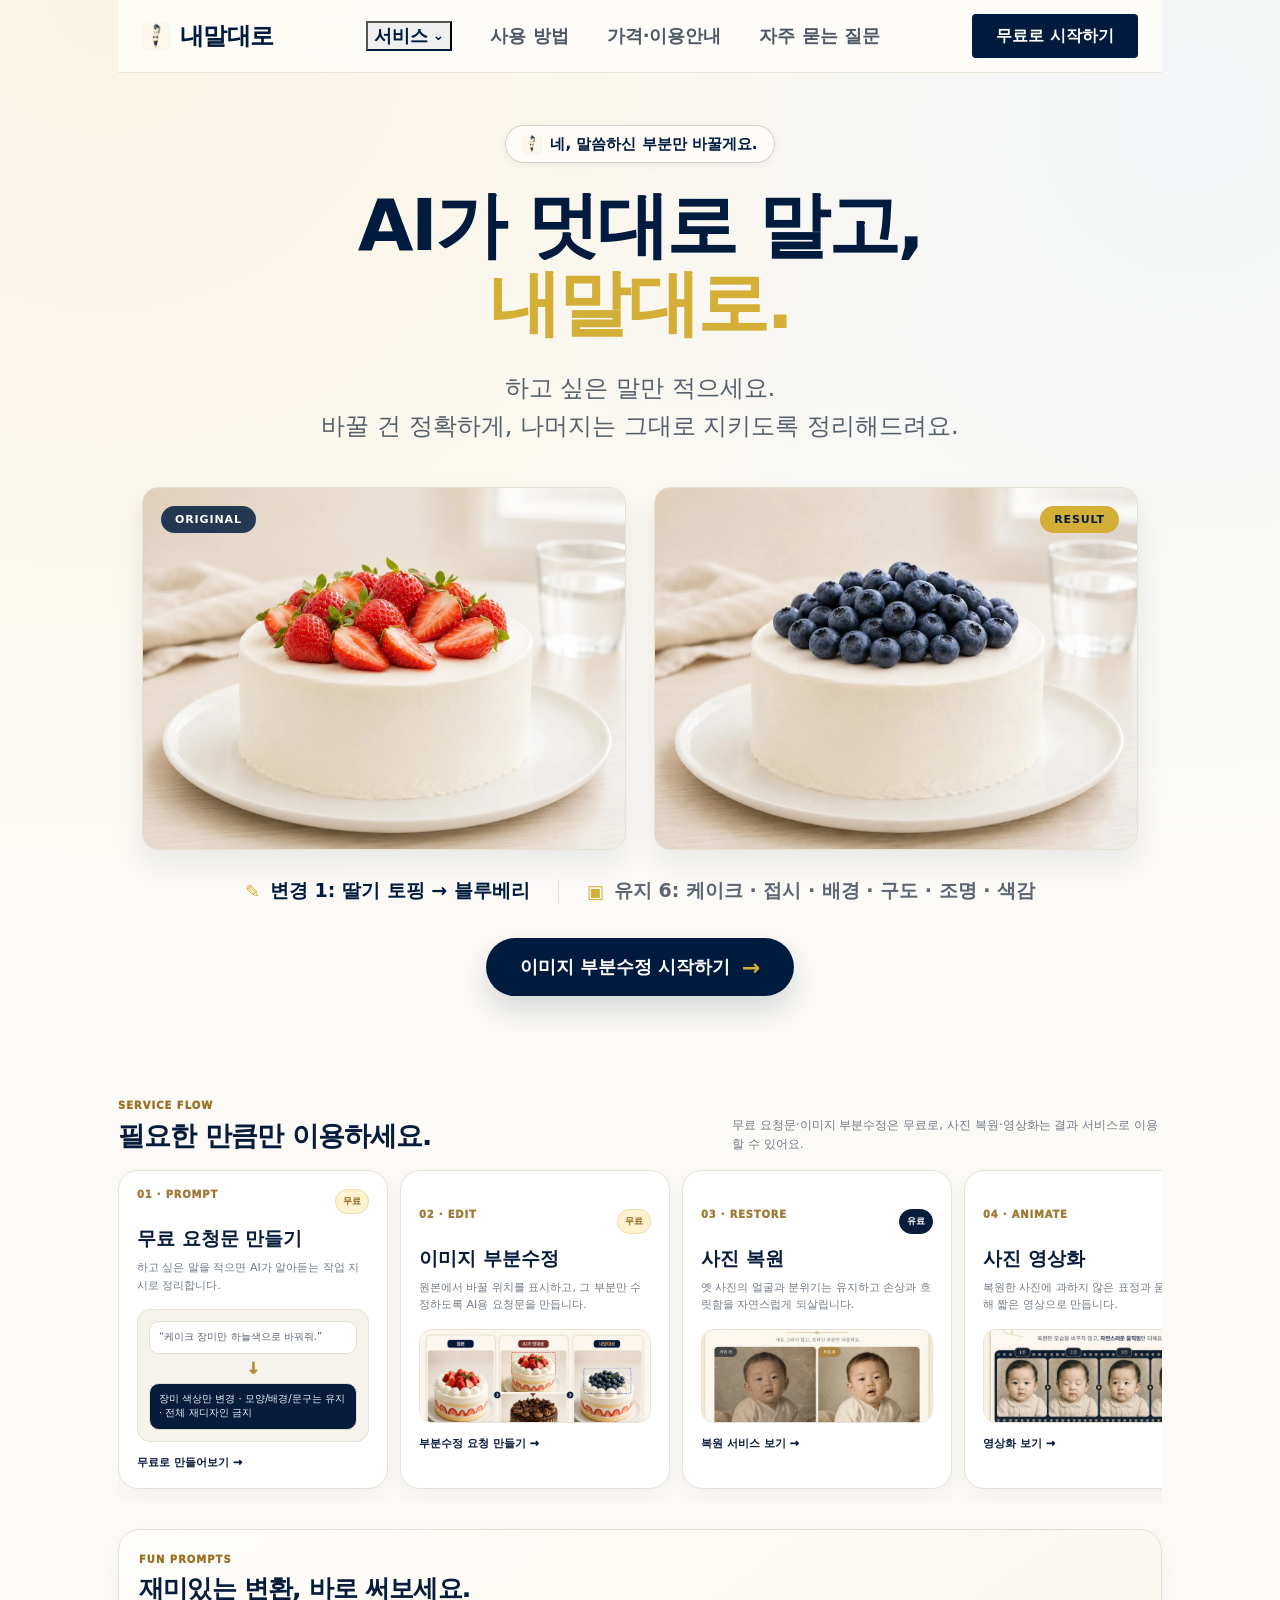
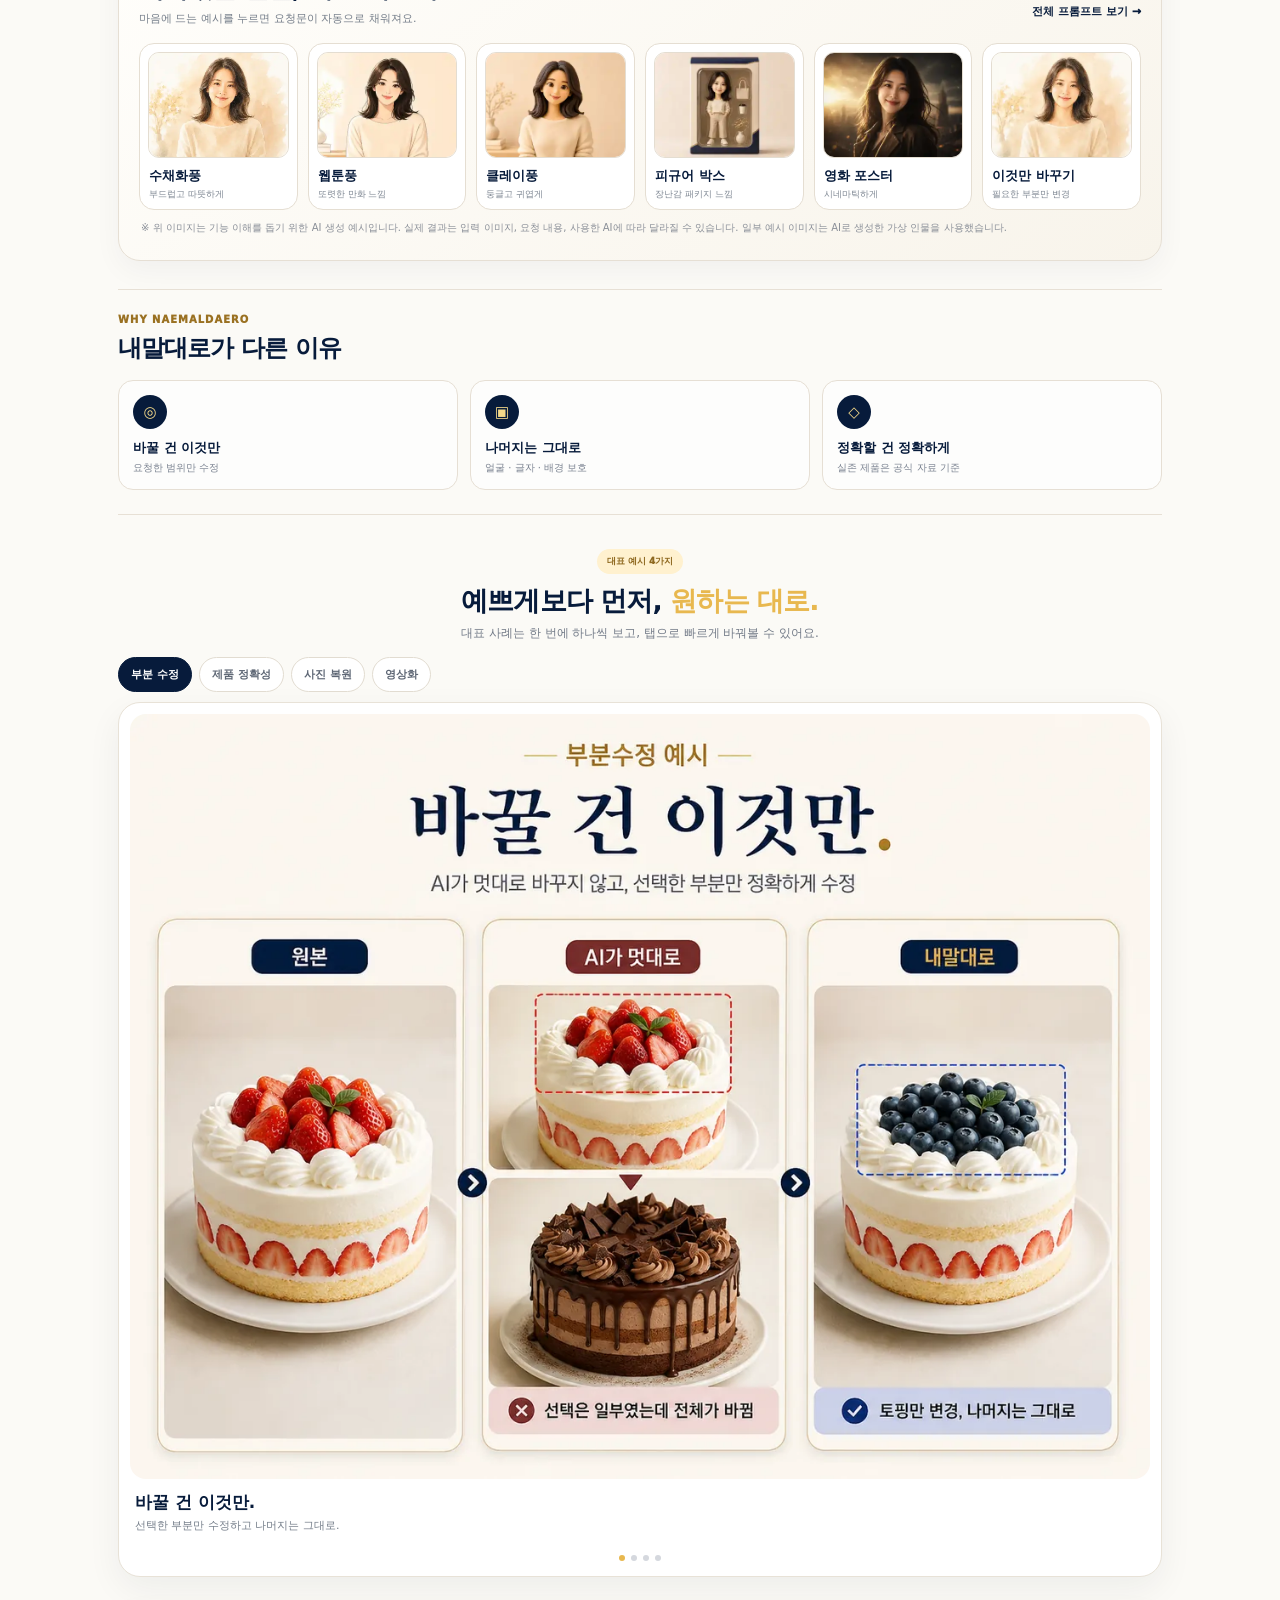
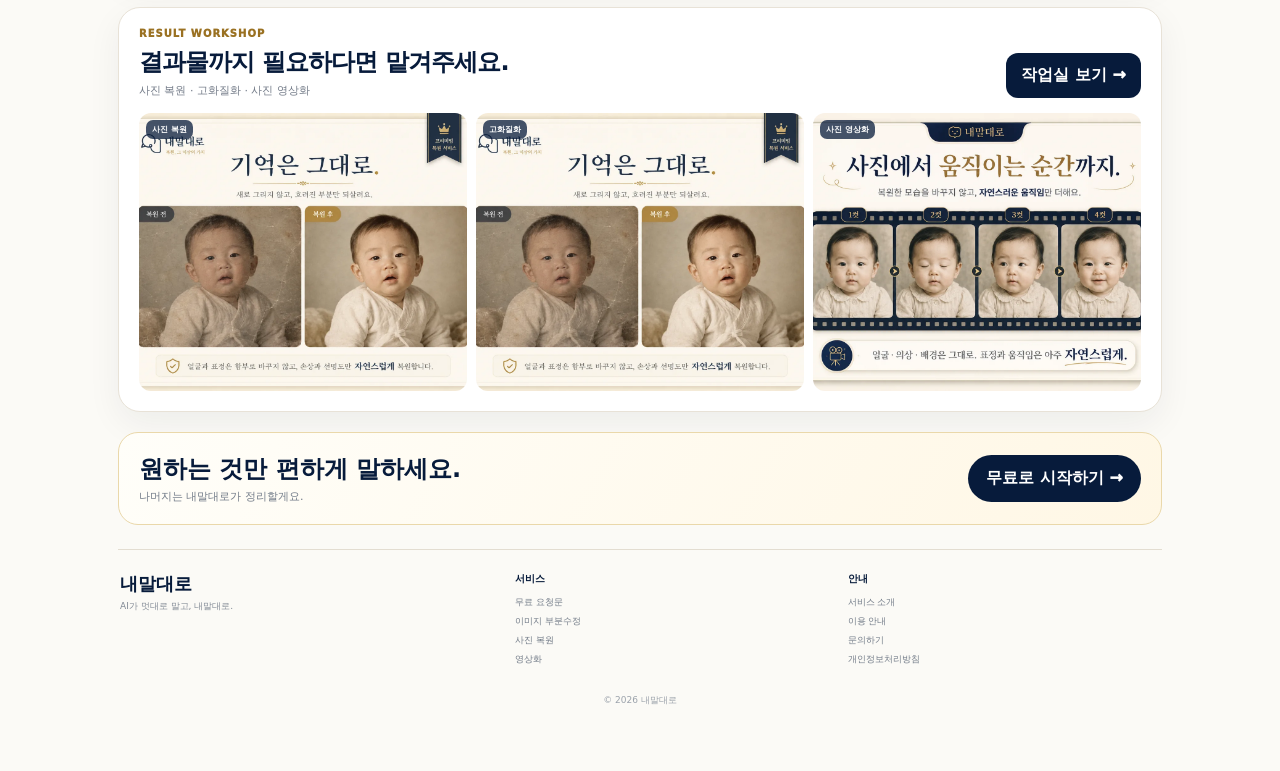
==== commit ec4083d8: "Restore full page and keep prompt preset navigation changes" ====
--- a/index.html
+++ b/index.html
@@ -6,7 +6,7 @@
 <title>내말대로 | AI 요청 최적화 · 사진 복원 · 영상화</title>
 <link rel="stylesheet" href="./assets/css/site.css?v=split5">
 <link rel="stylesheet" href="./assets/css/photo-editor.css?v=split2">
-<link rel="stylesheet" href="./assets/css/home-prompt-teaser.css?v=5">
+<link rel="stylesheet" href="./assets/css/home-prompt-teaser.css?v=1">
 <style>
 .fun-prompts-note{margin:10px 2px 0;color:#8a8f98;font-size:10px;line-height:1.55;text-align:left}
 @media(max-width:640px){.fun-prompts-note{font-size:9.5px;margin-top:9px}}
@@ -117,7 +117,7 @@
       <button class="fun-prompt-card" data-kind="clay" onclick="applyPresetCard('clay')"><div class="fun-prompt-preview"><img src="./assets/examples/hero-before-v3.webp?v=hero-v3-1" alt="클레이풍 변환 예시"></div><strong>클레이풍</strong><small>둥글고 귀엽게</small></button>
       <button class="fun-prompt-card" data-kind="figure" onclick="applyPresetCard('figure-box')"><div class="fun-prompt-preview"><img src="./assets/examples/example-poster.webp?v=nmd9" alt="피규어 박스 변환 예시"></div><strong>피규어 박스</strong><small>장난감 패키지 느낌</small></button>
       <button class="fun-prompt-card" data-kind="movie" onclick="applyPresetCard('movie-poster')"><div class="fun-prompt-preview"><img src="./assets/examples/example-poster.webp?v=nmd9" alt="영화 포스터 변환 예시"></div><strong>영화 포스터</strong><small>시네마틱하게</small></button>
-      <button class="fun-prompt-card" data-kind="edit" onclick="applyPresetCard('topping-change')"><div class="fun-prompt-preview"><img src="./assets/examples/hero-after-v3.webp?v=hero-v3-1" alt="안경만 추가하는 부분수정 예시"></div><strong>이것만 바꾸기</strong><small>필요한 부분만 변경</small></button>
+      <button class="fun-prompt-card" data-kind="edit" onclick="applyPresetCard('topping-change')"><div class="fun-prompt-preview"><img src="./assets/examples/hero-after-v3.webp?v=hero-v3-1" alt="부분수정 변환 예시"></div><strong>이것만 바꾸기</strong><small>필요한 부분만 변경</small></button>
     </div>
     <button class="fun-prompts-foot" type="button" onclick="openPresetGalleryHome()">전체 프롬프트 보기 →</button>
     <p class="fun-prompts-note">※ 위 이미지는 기능 이해를 돕기 위한 AI 생성 예시입니다. 실제 결과는 입력 이미지, 요청 내용, 사용한 AI에 따라 달라질 수 있습니다. 일부 예시 이미지는 AI로 생성한 가상 인물을 사용했습니다.</p>
@@ -159,50 +159,203 @@
       <button class="more-card" onclick="openModule('protect')"><div class="more-preview date">08.23 → 08.30</div><strong>날짜만 변경</strong><small>문구·레이아웃 유지</small></button>
       <button class="more-card" onclick="openModule('protect')"><div class="more-preview qr"></div><strong>QR 유지</strong><small>인식 요소 재해석 금지</small></button>
       <button class="more-card" onclick="openModule('protect')"><div class="more-preview remove"></div><strong>사람 제거</strong><small>배경 전체 재생성 금지</small></button>
-      <button class="more-card" onclick="openModule('protect')"><div class="more-preview bg"></div><strong>배경 변경</strong><small>피사체는 유지</small></button>
+      <button class="more-card" onclick="openModule('protect')"><div class="more-preview bg"></div><strong>배경 변경</strong><small>피사체는 그대로</small></button>
+      <button class="more-card" onclick="openModule('create')"><div class="more-preview copy">SALE → OPEN</div><strong>문구 수정</strong><small>지정 문구만 변경</small></button>
     </div>
   </section>
 
   <section class="workshop">
-    <div><span class="section-label">AI WORKSHOP</span><h2>원하는 작업을 직접 골라서 만들어요.</h2><p>새 이미지부터 부분수정, 유사한 느낌, 복구, 영상용 요청까지 한 곳에서.</p></div>
-    <button onclick="openPage('studio')">작업실 열기 →</button>
+    <div class="workshop-head">
+      <div><span class="section-label">RESULT WORKSHOP</span><h2>결과물까지 필요하다면 맡겨주세요.</h2><p>사진 복원 · 고화질화 · 사진 영상화</p></div>
+      <button onclick="openPage('studio')">작업실 보기 →</button>
+    </div>
+    <div class="workshop-grid">
+      <div class="work-thumb"><img src="./assets/examples/example-restore.webp?v=nmd9" alt="사진 복원 결과 예시"><span>사진 복원</span></div>
+      <div class="work-thumb"><img src="./assets/examples/example-restore.webp?v=nmd9" alt="사진 고화질화 결과 예시"><span>고화질화</span></div>
+      <div class="work-thumb"><img src="./assets/examples/example-video.webp?v=nmd9" alt="사진 영상화 결과 예시"><span>사진 영상화</span></div>
+    </div>
   </section>
 
   <section class="final-cta">
-    <span class="section-label">START FREE</span>
-    <h2>하고 싶은 말만 적어보세요.</h2>
-    <p>AI가 알아듣는 요청으로 정리해드릴게요.</p>
-    <button onclick="openModule('create')">무료 요청문 만들기 →</button>
-  </section>
+    <div><h2>원하는 것만 편하게 말하세요.</h2><p>나머지는 내말대로가 정리할게요.</p></div>
+    <button onclick="openModule('create')">무료로 시작하기 →</button>
+  </section>
+
+  <footer class="site-footer">
+    <div class="foot-brand"><strong>내말대로</strong><small>AI가 멋대로 말고, 내말대로.</small></div>
+    <div class="foot-col"><b>서비스</b><button onclick="openModule('create')">무료 요청문</button><button onclick="openModule('photo')">이미지 부분수정</button><button onclick="openPage('restore')">사진 복원</button><button onclick="openPage('animate')">영상화</button></div>
+    <div class="foot-col"><b>안내</b><button onclick="goHome()">서비스 소개</button><button onclick="openPage('tools')">이용 안내</button><button onclick="openPage('studio')">문의하기</button><button type="button">개인정보처리방침</button></div>
+    <div class="copyright">© 2026 내말대로</div>
+  </footer>
 </main>
 
-<section id="page-restore" class="page-screen"><div class="page-head"><button class="back" onclick="goBack()">← 뒤로</button><div><span class="section-label">RESTORE</span><h1>사진 복원</h1><p>얼굴과 분위기는 유지하고 손상과 흐릿함만 자연스럽게 복원합니다.</p></div></div><div class="card"><h2>현재 준비 중입니다.</h2><div class="desc">복원 원칙·주문 흐름·결과 전달 방식을 정리하고 있어요.</div></div></section>
-<section id="page-animate" class="page-screen"><div class="page-head"><button class="back" onclick="goBack()">← 뒤로</button><div><span class="section-label">ANIMATE</span><h1>사진 영상화</h1><p>복원한 사진에 과하지 않은 움직임을 더해 짧은 영상으로 만듭니다.</p></div></div><div class="card"><h2>현재 준비 중입니다.</h2><div class="desc">영상화 원칙·길이·결과 전달 방식을 정리하고 있어요.</div></div></section>
-<section id="page-studio" class="page-screen"><div class="page-head"><button class="back" onclick="goBack()">← 뒤로</button><div><span class="section-label">AI WORKSHOP</span><h1>AI 작업실</h1><p>원하는 작업을 선택해 바로 요청문을 만들 수 있어요.</p></div></div><div class="studio-grid"><button onclick="openModule('create')"><strong>새 이미지 요청문</strong><small>이미지 생성·광고·포스터</small></button><button onclick="openModule('photo')"><strong>이미지 부분수정</strong><small>원본을 올리고 위치 표시</small></button><button onclick="openModule('similar')"><strong>이 이미지 느낌으로</strong><small>톤·구도·화풍 참고</small></button><button onclick="openModule('recover')"><strong>AI 이미지가 이상해요</strong><small>원본 기준으로 다시 복구</small></button><button onclick="openModule('video')"><strong>사진 → 영상 프롬프트</strong><small>움직임만 안전하게 추가</small></button><button onclick="openModule('protect')"><strong>원본 안 바뀌게 요청</strong><small>얼굴·글자·제품 보호</small></button></div></section>
+<section id="page-tools" class="page-screen">
+  <div class="page-back"><button onclick="goBack()">← 뒤로</button></div>
+  <div class="page-hero"><div class="section-kicker">FREE AI TOOLS</div><h1>무료 AI 도구</h1><p>AI에 직접 넣을 요청을 쉽게 만드는 도구들이에요.</p></div>
+  <div class="home-grid">
+    <button class="home-card" onclick="openModule('create')"><div class="icon">✦</div><strong>이미지 프롬프트 만들기</strong><span>짧게 적어도 사용할 AI에 맞춰 요청을 완성해요.</span></button>
+    <button class="home-card" onclick="openModule('photo')"><div class="icon">▧</div><strong>사진에서 이것만 수정</strong><span>바꿀 곳을 표시하고 나머지는 그대로 유지하도록 요청해요.</span></button>
+    <button class="home-card" onclick="openModule('similar')"><div class="icon">◈</div><strong>이 이미지 느낌으로</strong><span>참고 이미지의 분위기를 새 이미지에 활용해요.</span></button>
+    <button class="home-card" onclick="openModule('recover')"><div class="icon">↺</div><strong>AI 이미지가 이상해요</strong><span>처음 원본에서 다시 시도하는 복구 요청을 만들어요.</span></button>
+    <button class="home-card" onclick="openModule('video')"><div class="icon">▶</div><strong>사진 → 영상 프롬프트</strong><span>움직임과 고정할 부분을 나눠 정리해요.</span></button>
+    <button class="home-card" onclick="openModule('protect')"><div class="icon">▣</div><strong>원본 안 바뀌게 요청</strong><span>바꾸면 안 되는 요소를 빠르게 추가해요.</span></button>
+  </div>
+</section>
+
+<section id="page-studio" class="page-screen">
+  <div class="page-back"><button onclick="goBack()">← 뒤로</button></div>
+  <div class="page-hero"><div class="section-kicker">AI STUDIO</div><h1>AI 작업실</h1><p>프롬프트가 아니라 실제 결과가 필요할 때 이용하는 유료 서비스 영역이에요.</p></div>
+  <div class="studio-grid">
+    <div class="studio-card" onclick="openPage('restore')"><div class="studio-icon">▧</div><h3>오래된 사진 복원</h3><p>흐릿함·스크래치·색바램을 복원하고 고화질 결과를 받는 작업.</p><span class="price-tag">유료 서비스</span><span class="coming">준비 중</span></div>
+    <div class="studio-card" onclick="openPage('upscale')"><div class="studio-icon">⌕</div><h3>사진 고화질화</h3><p>작거나 흐린 사진을 업스케일하고 디테일을 개선하는 작업.</p><span class="price-tag">유료 서비스</span><span class="coming">준비 중</span></div>
+    <div class="studio-card" onclick="openPage('animate')"><div class="studio-icon">▶</div><h3>복원 사진 영상화</h3><p>복원된 인물 사진을 자연스럽게 움직이는 짧은 영상으로 만드는 작업.</p><span class="price-tag">유료 서비스</span><span class="coming">준비 중</span></div>
+  </div>
+</section>
+
+<section id="page-restore" class="page-screen detail-shell">
+  <div class="page-back"><button onclick="goBack()">← AI 작업실</button></div>
+  <div class="detail-callout"><h2>오래된 사진 복원</h2><p>사진을 업로드하면 복원 미리보기를 만들고, 전후 비교 후 고화질 결과를 받는 유료 서비스로 연결할 예정이에요.</p></div>
+  <div class="card"><h2>예정 흐름</h2><div class="desc">사진 업로드 → 복원 미리보기 → 전/후 비교 → 결제 → 고화질 결과 받기</div><button class="primary" style="width:100%" disabled>준비 중</button></div>
+</section>
+
+<section id="page-upscale" class="page-screen detail-shell">
+  <div class="page-back"><button onclick="goBack()">← AI 작업실</button></div>
+  <div class="detail-callout"><h2>사진 고화질화</h2><p>작거나 흐린 사진을 선명하게 개선하고 더 큰 해상도로 받을 수 있는 서비스로 준비할 예정이에요.</p></div>
+  <div class="card"><h2>예정 흐름</h2><div class="desc">사진 업로드 → 품질 분석 → 고화질 미리보기 → 결제 → 결과 받기</div><button class="primary" style="width:100%" disabled>준비 중</button></div>
+</section>
+
+<section id="page-animate" class="page-screen detail-shell">
+  <div class="page-back"><button onclick="goBack()">← AI 작업실</button></div>
+  <div class="detail-callout"><h2>복원 사진 영상화</h2><p>복원된 인물 사진을 짧고 자연스럽게 움직이는 영상으로 만드는 유료 서비스로 준비할 예정이에요.</p></div>
+  <div class="card"><h2>예정 흐름</h2><div class="desc">복원 사진 선택 → 움직임 선택 → 미리보기 → 결제 → 전체 영상 받기</div><button class="primary" style="width:100%" disabled>준비 중</button></div>
+</section>
 
 <section id="module-create" class="module">
-  <div class="module-head"><button class="back" onclick="goBack()">← 뒤로</button><div><div class="module-title">이미지 요청문 만들기</div><div class="module-sub">하고 싶은 말을 편하게 적으면, AI가 이해하기 좋은 요청으로 정리해요.</div></div></div>
-  <div class="card"><h2>무엇을 만들고 싶나요?</h2><div class="desc">원하는 내용을 편하게 적어주세요. 전문적인 표현은 몰라도 괜찮아요.</div><textarea id="createCore" class="wide textarea" placeholder="예) 매장 외부에 붙일 갤럭시 S26 행사 포스터를 만들고 싶어요. 단골 1,400명 돌파 기념이고, 기기가격 1,000원과 공시지원금·제휴카드 조건을 보여주고 싶어요."></textarea><div class="field"><div class="label">어디에 쓸 건가요?</div><div class="choice" id="useChoices"><button data-v="SNS">SNS</button><button data-v="포스터">포스터</button><button data-v="프로필">프로필</button><button class="active" data-v="제품">제품</button><button data-v="앱 UI">앱 UI</button></div></div><div class="field"><div class="label">비율 · 출력 규격</div><div class="choice" id="ratioChoices"><button class="active" data-v="세로 9:16">세로 9:16</button><button data-v="1:1">1:1</button><button data-v="가로 16:9">가로 16:9</button><button data-v="자동">자동</button><button data-v="__custom_ratio__">직접 입력</button></div><input id="customRatio" class="choice-extra" placeholder="예) A1 세로, 1080×1350, 4:5"></div><div class="field"><div class="label">분위기</div><div class="choice" id="moodChoices"><button data-v="깔끔">깔끔</button><button data-v="감성">감성</button><button data-v="귀여움">귀여움</button><button data-v="고급">고급</button><button data-v="자연스러움">자연스러움</button><button class="active" data-v="__custom_mood__">직접 입력</button></div><input id="customMood" class="choice-extra show" placeholder="원하는 분위기를 직접 입력해 주세요"></div><div class="field"><div class="label">이미지 안의 글자</div><div class="choice" id="textChoices"><button class="active" data-v="사용자가 요청한 문구만 사용하고, 작업 설명·용도 설명·지시 문장은 이미지 안의 글자로 넣지 말 것">요청한 문구만</button><button data-v="글자 없음">글자 없음</button><button data-v="지정 문구만">지정 문구만</button></div></div><div class="field"><div class="label">결과 형태</div><div class="choice" id="outputChoices"><button class="active" data-v="실제 설치 장면이나 목업이 아닌, 바로 사용할 수 있는 최종 그래픽 디자인 자체">최종 디자인</button><button data-v="실제 사용 장면이 포함된 목업 이미지">목업</button></div></div><div class="field"><div class="label">실존 제품 정확성</div><div class="choice" id="accuracyChoices"><button class="active" data-v="exact">정확하게</button><button data-v="similar">비슷해도 됨</button></div></div><div class="field preset-gallery-field"><div class="label">요즘 많이 쓰는 변환</div><div class="hint">막막하면 하나 눌러보세요. 예시가 바로 채워져요.</div><div class="preset-filter"><button class="active" data-preset-filter="all">전체</button><button data-preset-filter="style">화풍 변환</button><button data-preset-filter="fun">재미 변환</button><button data-preset-filter="practical">실전 수정</button></div><div id="presetGrid" class="preset-grid"></div><button id="presetMoreBtn" type="button" class="preset-more">예시 더 보기</button></div><div class="field"><div class="label">사용할 AI</div><div class="choice" id="aiChoices"><button class="active" data-v="GPT">GPT</button><button data-v="Gemini">Gemini</button><button data-v="Google Flow">Google Flow</button><button data-v="Claude Code">Claude Code</button></div></div><div id="aiTip" class="tip">✨ GPT용: 핵심 목적·정확성·구성 조건을 분명하게 하되 필요 이상으로 장황하지 않게 만들어요.</div><div class="actions"><button class="primary" onclick="makeCreatePrompt()">요청 만들기</button></div><div id="createResult" class="result"><textarea id="createOutput" readonly></textarea><div class="result-actions"><button class="secondary" onclick="copyText('createOutput')">복사</button><button class="primary" onclick="openSelectedAI('create')" id="openSelectedAiBtn">GPT 열기</button></div></div></div>
-</section>
-
-<section id="module-photo" class="module photo-module">
+  <div class="module-head"><button class="back" onclick="goBack()">← 뒤로</button><div><div class="module-title">이미지 프롬프트 만들기</div><div class="module-sub">짧게 적어도 괜찮아요. 선택한 조건으로 자동 보완해드려요.</div></div></div>
+  <div class="card">
+    <h2>원하는 걸 편하게 적어주세요.</h2>
+    <div class="desc">짧게, 반말로, 생각나는 대로 적어도 괜찮아요. 작업 설명과 실제 요청은 내말대로가 정리해드려요.</div>
+    <textarea id="createCore" class="wide textarea" placeholder="예) 갤럭시 S26 행사 이미지 만들고 싶어&#10;단골 1400명 기념이고 기계가격 1,000원 강조&#10;매장 앞에 붙일 거라 눈에 잘 띄고 고급스럽게"></textarea>
+    <div class="field create-example-field">
+      <div class="label">어떻게 적을지 막막하면 예시부터 눌러보세요.</div>
+      <div class="choice create-example-choices">
+        <button type="button" onclick="fillCreateExample('product')">제품 홍보 예시</button>
+        <button type="button" onclick="fillCreateExample('poster')">포스터 예시</button>
+        <button type="button" onclick="fillCreateExample('sns')">SNS 이미지 예시</button>
+      </div>
+      <div class="hint">예시는 입력칸에만 채워져요. 그대로 써도 되고 내 상황에 맞게 대충 고쳐도 괜찮아요.</div>
+    </div>
+    <div class="field"><div class="label">어디에 쓸 건가요?</div><div class="choice" id="useChoices"><button class="active" data-v="SNS">SNS</button><button data-v="포스터">포스터</button><button data-v="프로필">프로필</button><button data-v="제품">제품</button><button data-v="앱 UI">앱 UI</button></div></div>
+    <div class="field"><div class="label">비율 · 출력 규격</div><div class="choice" id="ratioChoices"><button class="active" data-v="세로 9:16">세로 9:16</button><button data-v="1:1">1:1</button><button data-v="가로 16:9">가로 16:9</button><button data-v="자동">자동</button><button data-v="__custom_ratio__">직접 입력</button></div><input id="customRatio" class="wide mini-input" placeholder="예) A1 / A1 가로 / 594×841mm / 1080×1920px / 4:5"></div>
+    <div class="field"><div class="label">분위기</div><div class="choice" id="moodChoices"><button class="active" data-v="깔끔하고 세련된">깔끔</button><button data-v="감성적인">감성</button><button data-v="귀여운">귀여움</button><button data-v="고급스러운">고급</button><button data-v="자연스러운">자연스러움</button><button data-v="__custom_mood__">직접 입력</button></div><input id="customMood" class="wide mini-input" placeholder="예) 애플 광고처럼 미니멀하고 차가운 느낌"></div>
+    <div class="field"><div class="label">이미지 안 글자는?</div><div class="choice" id="textChoices"><button class="active" data-v="임의 글자 금지">임의 글자 금지</button><button data-v="지정 문구만">지정 문구만</button><button data-v="글자 없음">글자 없음</button></div></div>
+    <div class="field"><div class="label">결과 이미지는 어떤 모습으로 만들까요?</div><div class="choice" id="outputChoices"><button class="active" data-v="design">디자인만</button><button data-v="mockup">실제 사용 모습</button><button data-v="auto">AI가 판단</button></div><div class="hint">포스터·VMD 자체가 필요하면 디자인만, 실제 적용 모습을 보고 싶다면 실제 사용 모습을 선택하세요.</div></div>
+    <div class="field"><div class="label">정확한 실존 제품·모델이 들어가나요?</div><div class="choice" id="accuracyChoices"><button class="active" data-v="auto">자동 판단</button><button data-v="exact">네, 정확해야 해요</button><button data-v="similar">비슷해도 괜찮아요</button></div><div class="hint">아이폰·갤럭시·자동차·가전처럼 실제 모델 외형이 중요하면 공식 자료 확인 지시를 자동으로 넣어요.</div></div>
+    <div class="field"><div class="label">어느 AI로 만들 건가요?</div><div class="choice" id="aiChoices"><button class="active" data-v="GPT">GPT</button><button data-v="Gemini">Gemini</button><button data-v="Google Flow">Google Flow</button><button data-v="Claude Code">Claude Code</button></div></div>
+    <div class="field preset-gallery-field">
+      <div class="label">요즘 많이 쓰는 변환</div>
+      <div class="hint">막막하면 하나 눌러보세요. 예시가 바로 채워져요.</div>
+      <div class="preset-filter" id="presetFilter">
+        <button type="button" class="active" data-preset-filter="all">전체</button>
+        <button type="button" data-preset-filter="style">화풍 변환</button>
+        <button type="button" data-preset-filter="fun">재미 변환</button>
+        <button type="button" data-preset-filter="practical">실전 수정</button>
+      </div>
+      <div class="preset-grid" id="presetGrid"></div>
+      <button type="button" class="preset-more" id="presetMoreBtn">예시 더 보기</button>
+    </div>
+    <div id="aiTip" class="notice">GPT용: 핵심 목적·정확성·구성 조건을 분명하게 하되 필요 이상으로 장황하지 않게 만들어요.</div>
+    <div class="actions" style="margin-top:13px"><button class="primary" onclick="makeCreatePrompt()">AI 맞춤 이미지 요청 만들기</button></div>
+    <div id="createResult" class="result"><textarea id="createOutput" readonly></textarea><div class="result-actions"><button class="secondary" onclick="copyText('createOutput')">요청 복사</button><button id="openSelectedAiBtn" class="primary" onclick="openSelectedAI()">GPT 열기</button></div></div>
+  </div>
+</section>
+
+<section id="module-photo" class="module">
   <div class="module-head"><button class="back" onclick="goBack()">← 뒤로</button><div><div class="module-title">사진에서 이것만 수정</div><div class="module-sub">원본은 그대로 두고, 수정 위치는 전체화면에서 편하게 표시해요.</div></div></div>
-  <div class="step-nav" id="photoStepNav"><button class="active" data-step="1">1 원본 업로드</button><button data-step="2">2 수정 위치 표시</button><button data-step="3">3 수정 내용 입력</button><button data-step="4">4 요청문 생성</button></div>
-  <div class="card photo-step-card"><h2>1. 원본 이미지를 올려주세요</h2><div class="desc">원본 파일은 수정하거나 압축하지 않습니다. 편집 화면에서는 보기 좋게 맞춰 보여주고, 가이드 이미지는 원본 픽셀 크기로 따로 만듭니다.</div><div class="photo-pick-row"><button class="primary" onclick="document.getElementById('photoInput').click()">사진 선택</button><span id="photoFileName">선택된 사진 없음</span><input id="photoInput" type="file" accept="image/*" hidden></div><div class="photo-preview" id="photoPreview"><div>사진을 선택한 뒤<br><button class="ghost-inline" id="photoOpenEditor" type="button" disabled>수정 위치 표시하기</button><br>를 눌러 전체화면에서 표시할 수 있어요.</div></div></div>
-  <div class="card photo-step-card"><h2>2. 표시한 곳에서 무엇을 바꿀까요?</h2><div class="desc">각 번호에 원하는 수정만 적어주세요. 같은 번호 안에 여러 번 표시해도 하나의 수정 대상으로 묶고, 표시 안에 함께 들어온 다른 요소는 요청하지 않았다면 유지합니다.</div><div id="photoRegionRequests" class="photo-region-list"></div><div id="photoNoRegion" class="photo-empty-note">아직 표시된 영역이 없습니다. 위에서 <b>수정 위치 표시하기</b>를 눌러 영역을 표시해 주세요.</div></div>
-  <div class="card photo-step-card"><h2>3. 공통 유지 조건</h2><div class="desc">표시하지 않은 곳도 원본 그대로 유지되도록 요청에 함께 넣어요.</div><div class="choice multi" id="photoKeep"><button data-v="얼굴">얼굴</button><button data-v="글자와 숫자">글자/숫자</button><button data-v="로고와 QR">로고/QR</button><button data-v="제품 외형">제품</button><button data-v="배경과 구도">배경/구도</button><button data-v="색감과 조명">색감/조명</button></div></div>
-  <div class="card photo-step-card"><h2>4. 사용할 AI</h2><div class="choice" id="photoAiChoices"><button class="active" data-v="GPT">GPT</button><button data-v="Gemini">Gemini</button><button data-v="Google Flow">Google Flow</button><button data-v="Claude Code">Claude Code</button></div><div class="actions"><button class="primary" onclick="makePhotoPrompt()">부분수정 요청 만들기</button></div><div id="photoResult" class="result"><textarea id="photoOutput" readonly></textarea><div class="result-actions"><button class="secondary" onclick="copyText('photoOutput')">복사</button><button class="primary" id="photoOpenAiBtn" onclick="openSelectedAI('photo')">GPT 열기</button></div></div></div>
-</section>
-
-<div class="photo-editor" id="photoEditor" aria-hidden="true">
-  <div class="photo-editor-bar">
-    <button onclick="closePhotoEditor()">← 닫기</button>
-    <div><strong>수정 위치 표시</strong><small>빨간 표시와 번호는 위치 안내용입니다.</small></div>
-    <button class="danger-link" onclick="clearPhotoMarks()">전체삭제</button>
-  </div>
-  <div class="photo-editor-stage-wrap" id="photoEditorStageWrap">
+  <div class="photo-tool">
+    <div class="photo-stepbar"><span>1 원본 업로드</span><span>2 수정 위치 표시</span><span>3 수정 내용 입력</span><span>4 요청문 생성</span></div>
+
+    <div class="photo-card">
+      <h2>1. 원본 이미지를 올려주세요</h2>
+      <p>원본 파일은 수정하거나 압축하지 않습니다. 편집 화면에서는 보기 좋게 맞춰 보여주고, 가이드 이미지는 원본 픽셀 크기로 따로 만듭니다.</p>
+      <div class="photo-upload">
+        <label for="photoInput">사진 선택</label>
+        <input id="photoInput" type="file" accept="image/*" onchange="loadPhotoFile(event)">
+        <span class="photo-file-name" id="photoFileName">선택된 사진 없음</span>
+      </div>
+      <div class="photo-empty" id="photoEmpty">사진을 선택한 뒤 <b>수정 위치 표시하기</b>를 눌러 전체화면에서 표시할 수 있어요.</div>
+      <div class="photo-summary" id="photoSummary">
+        <div class="photo-summary-preview">
+          <canvas id="photoPreviewCanvas"></canvas>
+          <span class="photo-summary-badge" id="photoGuideBadge">원본 준비 완료</span>
+        </div>
+        <div class="photo-summary-meta">
+          <span id="photoResolutionText"></span>
+          <div class="photo-summary-actions">
+            <button class="secondary" id="photoEditGuideBtn" onclick="openPhotoEditor()">수정 위치 표시하기</button>
+            <button class="secondary" id="photoDownloadGuideBtn" onclick="downloadPhotoGuide()" style="display:none">가이드 저장</button>
+          </div>
+        </div>
+        <div class="photo-guide-note" id="photoGuideNote">빨간 표시가 있는 가이드 이미지는 위치 안내용입니다. 실제 결과에는 빨간 표시가 들어가지 않도록 요청문에 자동으로 명시합니다.</div>
+      </div>
+    </div>
+
+    <div class="photo-card">
+      <h2>2. 실제로 무엇을 바꿀까요?</h2>
+      <p>예: “케이크 위 딸기만 블루베리로 바꿔줘.” 표시 안에 글자나 배경이 같이 들어가도, 요청하지 않았다면 유지하도록 정리합니다.</p>
+      <textarea id="photoEditCore" class="wide textarea" placeholder="예) 케이크 위 딸기 토핑만 블루베리로 바꿔줘"></textarea>
+
+      <div class="field">
+        <div class="label">특히 꼭 유지해야 할 것이 있나요?</div>
+        <div class="choice multi" id="photoKeep">
+          <button data-v="인물 얼굴과 인물 특징">얼굴/인물</button>
+          <button data-v="글자·숫자·날짜">글자/숫자</button>
+          <button data-v="로고와 QR 코드">로고/QR</button>
+          <button data-v="배경과 주변 장식">배경/장식</button>
+          <button data-v="구도·크롭·비율">구도/비율</button>
+          <button data-v="제품 외형과 모델 특징">제품 외형</button>
+          <button data-v="색감과 조명">색감/조명</button>
+        </div>
+        <div class="hint">선택하지 않아도 요청하지 않은 부분은 기본적으로 유지하도록 요청합니다.</div>
+      </div>
+
+      <div class="field">
+        <div class="label">어느 AI에서 사용할까요?</div>
+        <div class="choice" id="photoAiChoices">
+          <button class="active" data-v="GPT">GPT</button>
+          <button data-v="Gemini">Gemini</button>
+          <button data-v="Google Flow">Google Flow</button>
+          <button data-v="Claude Code">Claude Code</button>
+        </div>
+      </div>
+
+      <div class="photo-ai-note">
+        <b>AI에 넣을 순서</b><br>
+        ① 표시 없는 원본 이미지 → ② 빨간 표시가 있는 가이드 이미지 → ③ 아래에서 만든 요청문
+      </div>
+
+      <div class="actions" style="margin-top:13px">
+        <button class="primary" onclick="makePhotoPrompt()">부분수정 요청 만들기</button>
+      </div>
+
+      <div id="photoResult" class="result">
+        <textarea id="photoOutput" readonly></textarea>
+        <div class="result-actions">
+          <button class="secondary" onclick="copyText('photoOutput')">요청 복사</button>
+          <button class="secondary" onclick="downloadPhotoGuide()">가이드 이미지 저장</button>
+          <button id="photoOpenAiBtn" class="primary" onclick="openPhotoAI()">GPT 열기</button>
+        </div>
+      </div>
+    </div>
+  </div>
+
+  <div class="photo-full-editor" id="photoFullEditor" aria-hidden="true">
+    <div class="photo-editor-top">
+      <button onclick="cancelPhotoEditor()">취소</button>
+      <strong>수정 위치 표시</strong>
+      <button class="danger" onclick="clearPhotoMarks()">전체 지우기</button>
+    </div>
     <div class="photo-editor-stage" id="photoEditorStage">
-      <img id="photoEditorImage" alt="원본 이미지">
       <canvas id="photoEditorCanvas"></canvas>
       <div class="photo-editor-tip" id="photoEditorTip">한 손가락으로 자유표시 · 두 손가락으로 확대/이동</div>
       <div class="photo-zoom-chip" id="photoZoomChip">100%</div>
@@ -224,7 +377,6 @@
       <button class="photo-editor-confirm" id="photoEditorConfirm" onclick="confirmPhotoEditor()" disabled>이 위치로 확인</button>
     </div>
   </div>
-</div>
 </section>
 
 <section id="module-similar" class="module">
@@ -248,9 +400,8 @@
 </section>
 
 </div>
-<script src="./assets/js/prompt-presets-v2.js?v=1"></script>
-<script src="./assets/js/app.js?v=split6"></script>
+<script src="./assets/js/app.js?v=split5"></script>
 <script src="./assets/js/photo-editor.js?v=split2"></script>
-<script src="./assets/js/home-prompt-teaser.js?v=5"></script>
+<script src="./assets/js/home-prompt-teaser.js?v=1"></script>
 </body>
-</html>+</html>
